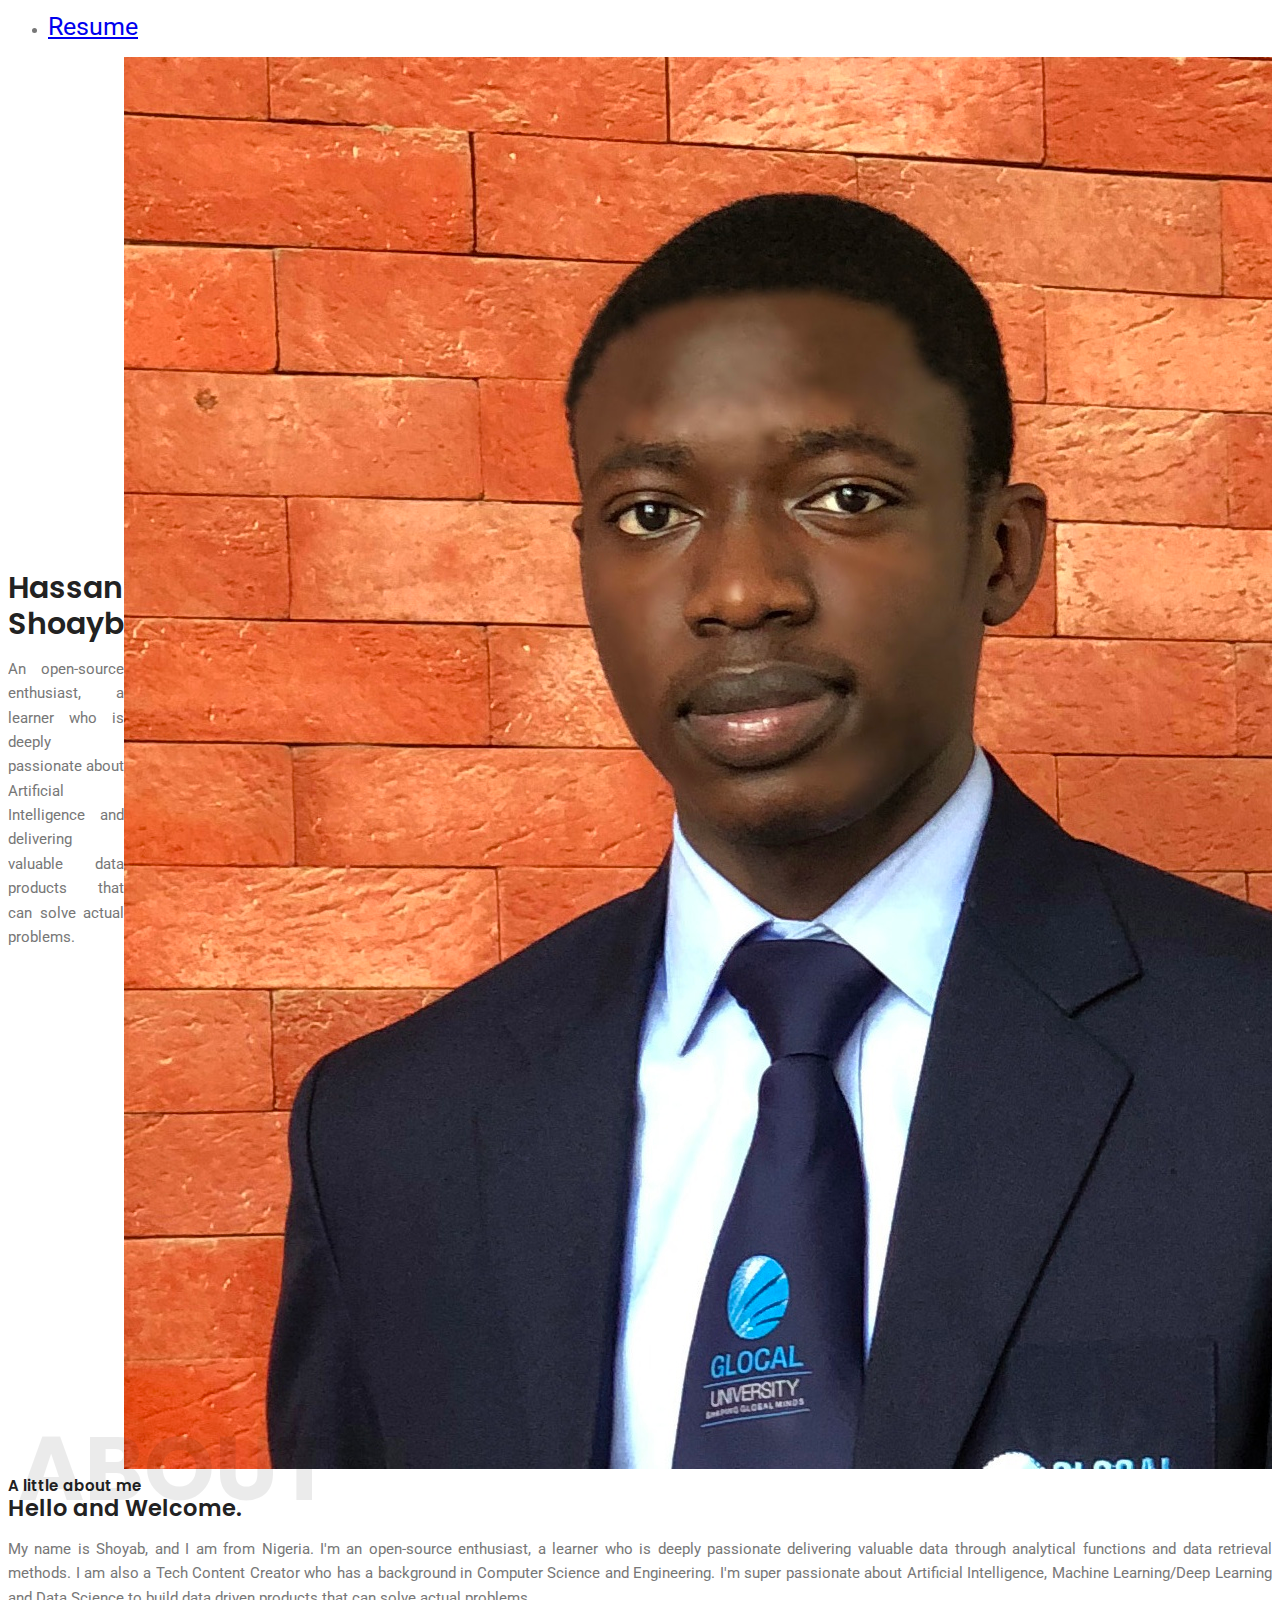
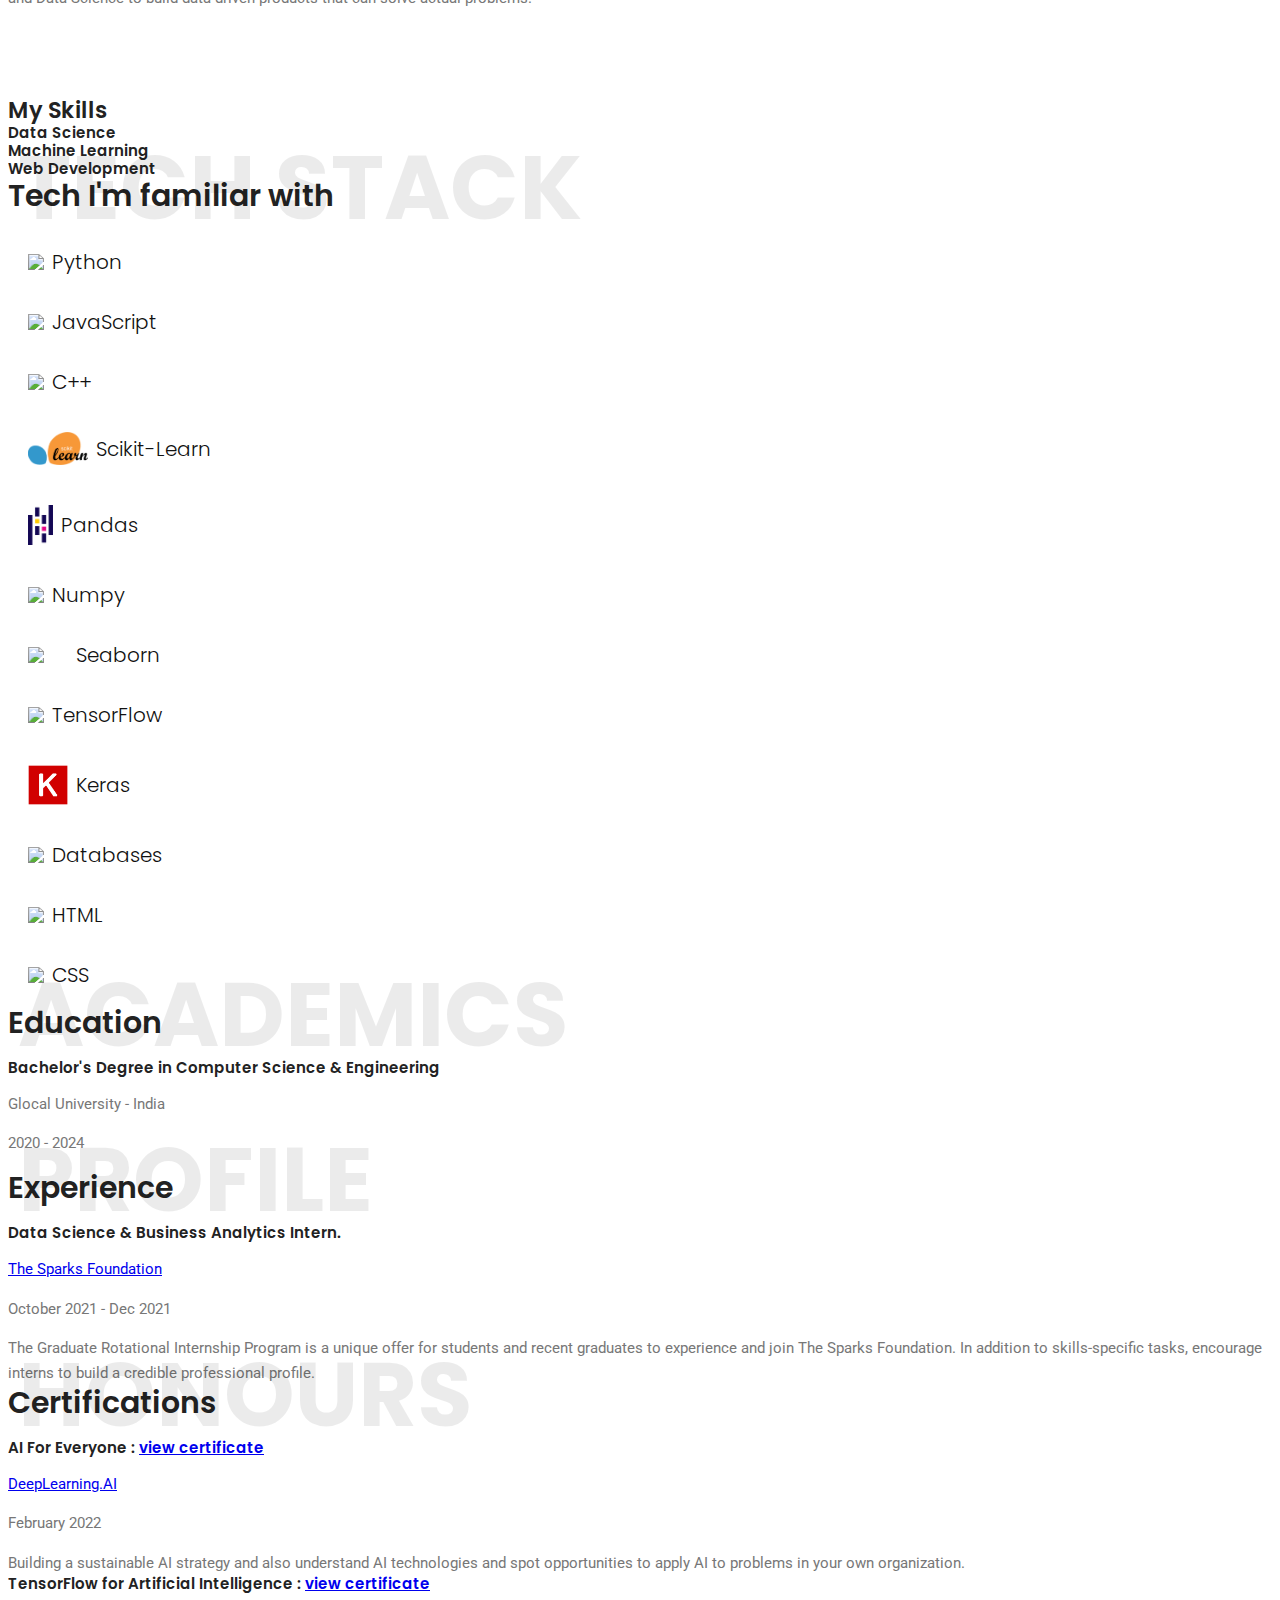
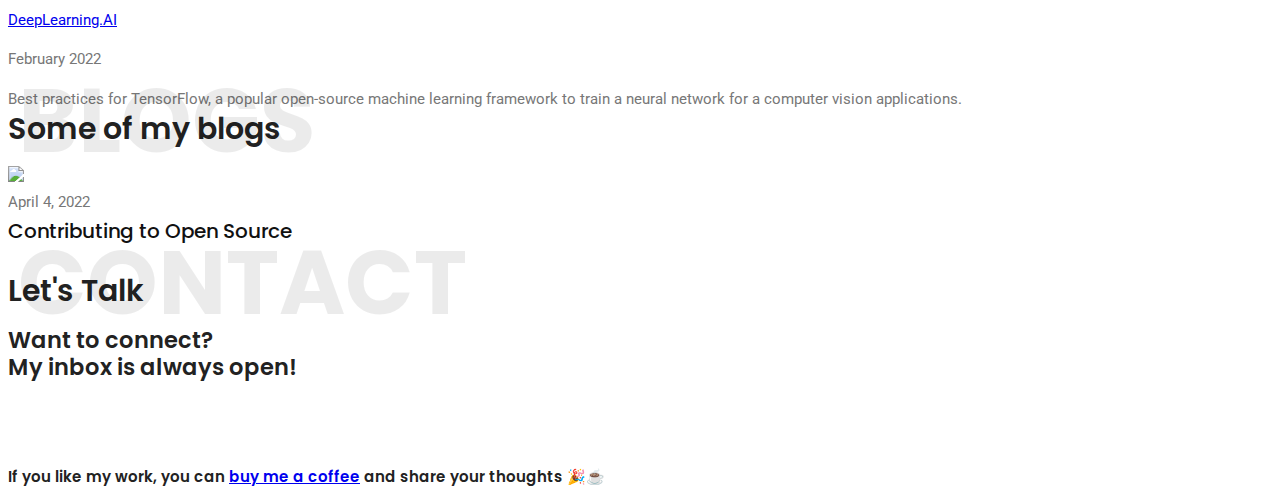
==== index.html @ cd56cb68 "Update index.html" ====
<!DOCTYPE html>
<html lang="en">

<head>
    <meta charset="UTF-8">
    <meta name="viewport" content="width=device-width, initial-scale=1.0">
    <link rel="icon" type="image/x-icon" href="favicon.ico">
    <title>Hassan Shoayb</title>

    <link rel="stylesheet" href="./styles/styles.css">
    <link rel="stylesheet" href="https://cdnjs.cloudflare.com/ajax/libs/animate.css/4.0.0/animate.min.css" />
    <link rel="stylesheet" href="https://stackpath.bootstrapcdn.com/bootstrap/4.5.0/css/bootstrap.min.css"
        integrity="sha384-9aIt2nRpC12Uk9gS9baDl411NQApFmC26EwAOH8WgZl5MYYxFfc+NcPb1dKGj7Sk" crossorigin="anonymous">

</head>

<body>
    <nav class="navbar navbar-expand-sm navbar-light mb-1">
        <ul class="navbar-nav">
            <li class="nav-item">
                <!-- SECTION FOR ADDING LINK TO RESUME -->
                <a class="nav-link" href="https://drive.google.com/file/d/10N_EGWf0WT7SSYh382OiX19HH0AI4zIQ/view?usp=sharing">Resume</a>
            </li>
        </ul>
    </nav>

    <div class="container">
        <section class="landing">
            <div class="row vertical-center">
                <div class="col-lg-8 text-left pb-5">
                    <h1 class="display-3">Hassan Shoayb</h1>
                    <p class="lead pl-2">
                        An open-source enthusiast, a learner who is deeply passionate about Artificial Intelligence and 
                        delivering valuable data products that can solve actual problems.
                    </p>
                </div>
                <div class="col-lg-4 text-center my-auto pb-5 rounded-circle"><img class="img-fluid rounded-circle"
                        src="./images/Hassan Shoayb.jpg"></div>
            </div>
        </section>

        <section class="mt-4 mb-4">
            <h4 class="display-4">A little about me</h4>
            <div class="row">
                <div class="col-lg-6 wrap text-left">
                    <div class="about-desc">
                        <h1 class="bold-text">About</h1>
                        <div class="pt-5">
                            <h2 class="mb-5">Hello and Welcome.</h2>
                            <p>My name is Shoyab, and I am from Nigeria. I'm an open-source enthusiast, a learner who is deeply 
                                passionate delivering valuable data through analytical functions and data retrieval methods. I am also 
                                a Tech Content Creator who has a background in Computer Science and Engineering. I'm super
                                passionate about Artificial Intelligence, Machine Learning/Deep Learning and Data Science
                                to build data driven products that can solve actual problems.
                            </p>

                            <ul class="social-links list-unstyled mt-4">
                                <li><a href="mailto:engrshoayb@gmail.com">
                                        <ion-icon name="mail-outline"></ion-icon>
                                    </a></li>
                                <li><a href="https://github.com/Hassan-Shoayb">
                                        <ion-icon name="logo-github"></ion-icon>
                                    </a></li>
                                <li><a href="https://www.linkedin.com/in/Hassan-Shoayb/">
                                        <ion-icon name="logo-linkedin"></ion-icon>
                                    </a></li>
                                </a></li>
                                <li><a href="https://twitter.com/engr_shoayb">
                                        <ion-icon name="logo-twitter"></ion-icon>
                                    </a></li>
                                <li><a href="https://www.instagram.com/engr_shoayb/">
                                    <ion-icon name="logo-instagram"></ion-icon>
                                    </a></li>
                                <li><a href="https://dev.to/shoayb">
                                    <ion-icon name="logo-medium"></ion-icon>
                                    </a></li>
                                <li><a href="https://www.youtube.com/c/softlinks">
                                    <ion-icon name="logo-youtube"></ion-icon>
                                    </a></li>
                            </ul>
                        </div>
                    </div>
                </div>
                <div class="col-lg-6 wrap align-content-center">
                    <div class="row mt-5 flex-column">
                        <div class="col-md-8">
                            <h2 class="mb-4">My Skills</h2>
                        </div>
                        <div class="col-md-6 mt-3">
                            <div class="progress-wrap">
                                <h4>Data Science</h4>
                                <div class="progress progress-style">
                                    <div class="progress-bar color-1" role="progressbar" aria-valuenow="75"
                                        aria-valuemin="0" aria-valuemax="100" style="width:85%">
                                    </div>
                                </div>
                            </div>
                        </div>
                        <div class="col-md-6 mt-3">
                            <div class="progress-wrap">
                                <h4>Machine Learning</h4>
                                <div class="progress progress-style">
                                    <div class="progress-bar color-1" role="progressbar" aria-valuenow="60"
                                        aria-valuemin="0" aria-valuemax="100" style="width:80%">
                                    </div>
                                </div>
                            </div>
                        </div>
                        <div class="col-md-6 mt-3">
                            <div class="progress-wrap">
                                <h4>Web Development</h4>
                                <div class="progress progress-style">
                                    <div class="progress-bar color-1" role="progressbar" aria-valuenow="85"
                                        aria-valuemin="0" aria-valuemax="100" style="width:75%">
                                    </div>
                                </div>
                            </div>
                        </div>
                    </div>
                </div>
            </div>
        </section>
        <section class="interests pt-5 pb-5">

            <h1 class="display-4">Tech I'm familiar with</h1>
                <h1 class="bold-text bg-text">Tech Stack</h1>

                <div class="row pt-5">
                    <div class="col-lg-3 col-md-4 mt-4 mt-md-0">
                        <div class="icon-box">
                            <img src="https://img.icons8.com/color/48/000000/python--v1.png"/>
                            <h3>Python</h3>
                        </div>
                    </div>
                    <div class="col-lg-3 col-md-4 mt-4 mt-md-0">
                        <div class="icon-box">
                            <img src="https://img.icons8.com/color/48/000000/javascript--v1.png"/>
                            <h3>JavaScript</h3>
                        </div>
                    </div>
                    <div class="col-lg-3 col-md-4 mt-4 mt-md-0">
                        <div class="icon-box">
                            <img src="https://img.icons8.com/color/48/000000/c-plus-plus-logo.png"/>
                            <h3>C++</h3>
                        </div>
                    </div>
                    <div class="col-lg-3 col-md-4 mt-4 mt-md-0">
                        <div class="icon-box">
                            <img class="scikit-learn" src="./images/scikit-learn.png"/>
                            <h3>Scikit-Learn</h3>
                        </div>
                    </div>
                    <div class="col-lg-3 col-md-4 mt-4 mt-md-0">
                        <div class="icon-box">
                            <img class="pandas" src="./images/pandas.png"/>
                            <h3>Pandas</h3>
                        </div>
                    </div>
                    <div class="col-lg-3 col-md-4 mt-4 mt-md-0">
                        <div class="icon-box">
                            <img src="https://img.icons8.com/color/48/000000/numpy.png"/>
                            <h3>Numpy</h3>
                        </div>
                    </div>
                    <div class="col-lg-3 col-md-4 mt-4 mt-md-0">
                        <div class="icon-box">
                            <img class="keras" src="https://seaborn.pydata.org/_images/logo-mark-lightbg.svg"/>
                            <h3>Seaborn</h3>
                        </div>
                    </div>
                    <div class="col-lg-3 col-md-4 mt-4 mt-md-0">
                        <div class="icon-box">
                            <img src="https://img.icons8.com/color/48/000000/tensorflow.png"/>
                            <h3>TensorFlow</h3>
                        </div>
                    </div>
                    <div class="col-lg-3 col-md-4 mt-4 mt-md-0">
                        <div class="icon-box">
                            <img class="keras" src="./images/keras.png"/>
                            <h3>Keras</h3>
                        </div>
                    </div>
                    <div class="col-lg-3 col-md-4 mt-4 mt-md-0">
                        <div class="icon-box">
                            <img src="https://img.icons8.com/external-flaticons-flat-flat-icons/64/000000/external-database-100-most-used-icons-flaticons-flat-flat-icons-2.png"/>
                            <h3>Databases</h3>
                        </div>
                    </div>
                    <div class="col-lg-3 col-md-4 mt-4 mt-md-0">
                        <div class="icon-box">
                            <img src="https://img.icons8.com/color/48/000000/html-5--v1.png"/>
                            <h3>HTML</h3>
                        </div>
                    </div>
                    <div class="col-lg-3 col-md-4 mt-4 mt-md-0">
                        <div class="icon-box">
                            <img src="https://img.icons8.com/color/48/000000/css3.png"/>
                            <h3>CSS</h3>
                        </div>
                    </div>

        </section>
        <section>
            <h1 class="display-4 mt-5">Education</h4>
                <h1 class="bold-text bg-text">Academics</h1>
                <div class="py-4">
                    <div class="desc">
                        <h4>Bachelor's Degree in Computer Science & Engineering</h4>
                        <p>Glocal University - India</p>
                    </div>
                    <div>
                        <p>2020 - 2024</p>
                    </div>
                </div>
            
            
      <!--  SECTION FOR EXPERIENCES -->

            <h1 class="display-4 mt-5">Experience</h1>
                <h1 class="bold-text bg-text">Profile</h1>
                <div class="row d-flex">
                    <div class="col-md-10">
                        <div class="mt-3">

<!--                             <div class="py-4">
                                <div class="desc">
                                    <h4>Developer Advocate</h4>
                                    <p><a href="https://www.jetbrains.com/">jetbrains</a></p>
                                </div>
                                <div>
                                    <p>May 2021 - Present</p>
                                </div>
                                <div>
                                    <li>Define, create, manage the development of content & technical documents, & help developers get started.</li>
                                    <li>Identify, create and post developer topics, blogs, tips, tweets, etc. to drive engagement.</li>
                                </div>
                            </div> -->

<!--                             <div class="py-4">
                                <div class="desc">
                                    <h4>Google Summer of Code Developer</h4>
                                    <p><a href="https://gist.github.com/Hassan-Shoayb">softlinks</a></p>
                                </div>
                                <div>
                                    <p>April 2022 - July 2023</p>
                                </div>
                                <div>
                                    <li>Worked on fabric8io Java client for handling K8s & OpenShift clusters, added support for K8s resources via fluent dsl.</li>
                                    <li>Provided test coverage, configuration examples, & performed dependency migration for test suits in JUnit5.</li>
                                </div>
                            </div> -->
                            
                            <div class="py-4">
                                <div class="desc">
                                    <h4>Data Science & Business Analytics Intern.</h4>
                                    <p><a href="https://www.thesparksfoundationsingapore.org/">The Sparks Foundation</a></p>
                                </div>
                                <div>
                                    <p>October 2021 - Dec 2021</p>
                                </div>
                                <div>
                                    <li>The Graduate Rotational Internship Program is a unique offer for students and recent graduates to experience and join The Sparks Foundation. 
                            In addition to skills-specific tasks, encourage interns to build a credible professional profile.</li>
                                </div>
                            </div>
                            
                            
                        </div>
                    </div>
                </div>
        </section>

        <section>
<!--             <h1 class="display-4 mt-5">Volunteering</h1>
                <h1 class="bold-text bg-text">Community</h1> -->
                
                <div class="row d-flex">
                    <div class="col-md-10">
                        <div class="mt-3">

<!--           VOLUNTEERING EXPERIENCE             -->

<!--                             <div class="py-4">
                                <div class="desc">
                                    <h4>Lead - Google Developer Student Club</h4>
                                    <p><a href="https://developers.google.com/community/gdsc">Google</a></p>
                                </div>
                                <div>
                                    <p>May 2022 - Present</p>
                                </div>
                                <div>
                                    <li>Developer Leads are student leaders that strive to build diverse and inclusive spaces to learn skills, share their experiences, and build projects together.</li>
                                    <li>They can be found across the globe leading in-person and online conferences, meetups, and hackathons, and maintaining open source projects.</li>
                                </div>
                            </div> -->
                             
                        </div>
                    </div>
                </div>
        </section>

        <section>
            <h1 class="display-4 mt-5">Certifications</h1>
                <h1 class="bold-text bg-text">Honours</h1>
                <div class="row d-flex">
                    <div class="col-md-10">
                        <div class="mt-3">

                            <div class="py-4">
                                <div class="desc">
                                    <h4>AI For Everyone : <a href="https://www.coursera.org/account/accomplishments/verify/THNHQELZXLR3">view certificate</a></h4>
                                    <p><a href="https://www.deeplearning.ai/program/ai-for-everyone/">DeepLearning.AI</a></p>
                                </div>
                                <div>
                                    <p>February 2022</p>
                                </div>
                                <div>
                                    <li>Building a sustainable AI strategy 
                                        and also understand AI technologies and spot opportunities to apply AI to problems in your own organization. 
                                    </li>
                                </div>
                            </div>

                            <div class="py-4">
                                <div class="desc">
                                    <h4>TensorFlow for Artificial Intelligence : <a href="#">view certificate</a></h4>
                                    <p><a href="https://www.coursera.org/professional-certificates/tensorflow-in-practice">DeepLearning.AI</a></p>
                                </div>
                                <div>
                                    <p>February 2022</p>
                                </div>
                                <div>
                                    <li>Best practices for TensorFlow, a popular open-source machine learning framework to train a neural network for a computer vision applications. 
                                    </li>
                                </div>
                            </div>
                        </div>
                    </div>
                </div>
        </section>

        <section>
            <h1 class="display-4 mt-5">Some of my blogs</h4>
                <h1 class="bold-text bg-text">Blogs</h1>
                <div class="row mt-5 mb-5">
                    

                    <!-- CODE FOR ADDING BLOGS BELOW HERE -->
                   
                    <div class="col-md-4">
                        <div class="blog-entry">
                            <a href="https://dev.to/shoayb/contributing-to-open-source-projects-2lc8">
                                <img class="open Source" src="./images/open-source.png">
                            </a>
                            <div class="text p-4">
                                <div class="meta mb-3">
                                    <div>April 4, 2022</div>
                                </div>
                                <h3 class="heading"><a class="link" href="https://dev.to/shoayb/contributing-to-open-source-projects-2lc8">Contributing to Open Source</a></h3>
                            </div>
                        </div>
                    </div>
                
                </div>
        </section>
        <section>
            <h1 class="display-4 mt-5">Let's Talk</h1>
            <h1 class="bold-text bg-text">Contact</h1>
                    <div class="text-left">
                            <div class="pt-5">
                                <h2 class="mb-5">Want to connect? 
                                <br/>
                                My inbox is always open!</h2>
                                <ul class="social-links list-unstyled mt-4">
                                    <li><a href="mailto:engrshoayb@gmail.com">
                                        <ion-icon name="mail-outline"></ion-icon>
                                    </a></li>
                                    <li><a href="https://github.com/Hassan-Shoayb">
                                            <ion-icon name="logo-github"></ion-icon>
                                        </a></li>
                                    <li><a href="https://www.linkedin.com/in/Hassan-Shoayb">
                                            <ion-icon name="logo-linkedin"></ion-icon>
                                        </a></li>
                                    <li><a href="https://twitter.com/engr_shoayb">
                                            <ion-icon name="logo-twitter"></ion-icon>
                                        </a></li>
                                    <li><a href="https://www.instagram.com/engr_shoayb">
                                        <ion-icon name="logo-instagram"></ion-icon>
                                        </a></li>
                                    <li><a href="https://dev.to/shoayb">
                                        <ion-icon name="logo-medium"></ion-icon>
                                        </a></li>
                                    <li><a href="https://www.youtube.com/c/softlinks>
                                        <ion-icon name="logo-youtube"></ion-icon>
                                        </a></li>
                                </ul>
                            </div>
                    </div>
                <div class="mt-5 mb-5 text-center">
                    <h4>If you like my work, you can <a href="https://www.buymeacoffee.com/shoayb">buy me a coffee</a> and share your thoughts 🎉☕  </h1>
                </div>
        </section>
    </div>

    <!-- Scripts -->
    <script src="https://stackpath.bootstrapcdn.com/bootstrap/4.5.0/js/bootstrap.min.js"
        integrity="sha384-OgVRvuATP1z7JjHLkuOU7Xw704+h835Lr+6QL9UvYjZE3Ipu6Tp75j7Bh/kR0JKI" crossorigin="anonymous">
    </script>
    <script src="https://unpkg.com/ionicons@5.1.2/dist/ionicons.js"></script>
 
</body>
---- styles/styles.css ----
@import url("https://fonts.googleapis.com/css?family=Poppins:100,200,300,400,500,600,700|Roboto:300,400,500,700,900&amp;display=swap");

h1,
h2,
h3,
h4,
h5,
h6 {
  font-family: "Poppins", sans-serif;
  color: #222222;
  line-height: 1.2em;
  margin-bottom: 0;
  margin-top: 0;
  font-weight: 600;
}
@media (max-width: 565px) {
  .section-heading {
    font-size: 40px !important;
  }
}
html {
  scroll-behavior: smooth;
}

body {
  color: #777777;
  font-family: "Roboto", sans-serif;
  font-size: 15px;
  font-weight: 400;
  line-height: 1.625em;
  position: relative;
}

.nav-link{
  font-size: 25px;
}

p {
  text-align: justify;
  text-justify: inter-word;
}

.container {
  overflow: auto;
}

.vertical-center {
  min-height: 100%; /* Fallback for browsers do NOT support vh unit */
  min-height: 100vh; /* These two lines are counted as one :-)       */

  display: flex;
  align-items: center;
}

.link{
  text-decoration: none;
  color: #007bff;
  transition: all 0.3s;
}
.link:hover{
  text-decoration: none;
  color: #111;
  transition: all 0.3s;
}
.social-links li {
  list-style: none;
  display: inline-block;
}
.social-links li a {
  height: 50px;
  width: 50px;
  display: block;
  float: left;
  background: rgba(255, 255, 255, 0.05);
  border-radius: 50%;
  position: relative;
}
.social-links li a ion-icon {
  position: absolute;
  font-size: 26px;
  top: 50%;
  left: 50%;
  -webkit-transform: translate(-50%, -50%);
  -ms-transform: translate(-50%, -50%);
  transform: translate(-50%, -50%);
  transition: all 0.3s;
}
.social-links li a:hover {
  color: #111;
  transition: all 0.3s;
}

.pandas{
    width: 25px;
}

.tech-icon{
  height:20px;
}

.wrap {
  padding: 0;
}
@media (max-width: 767.98px) {
  .wrap {
    margin-top: 40px;
  }
}
@media (min-width: 768px) {
  .wrap .about-desc {
    position: relative;
  }
}
.wrap .about-desc .bold-text {
  position: absolute;
  top: -80px;
  left: 10px;
  right: 0;
  bottom: 0;
  font-weight: 700 !important;
  color: rgba(0, 0, 0, 0.08);
  text-transform: uppercase;
}
@media (min-width: 992px) {
  .wrap .about-desc .bold-text {
    font-size: 6em;
  }
}
@media (max-width: 991px) {
  .wrap .about-desc .bold-text {
    display: none;
  }
}

.progress-style {
  width: 400px;
}
@media (max-width: 412px) {
  .progress-style {
    width: 300px;
  }
}
.interests .icon-box {
  display: flex;
  align-items: center;
  padding: 20px;
  background: rgba(255, 255, 255, 0.08);
  transition: ease-in-out 0.3s;
}

.interests .icon-box i {
  font-size: 32px;
  padding-right: 10px;
  line-height: 1;
}

.keras{
    width: 40px;
}

.scikit-learn{
    width: 60px;
}

.interests .icon-box h3 {
  font-weight: 300;
  margin: 0;
  padding: 0;
  padding-left: 0.5rem;
  line-height: 1;
  font-size: 20px;
  color: #111;
}

.interests .icon-box:hover {
  background: rgba(122, 122, 122, 0.12);
}

.bg-text {
  position: absolute;
  margin-bottom: -1em;
  top: -80px;
  left: 10px;
  right: 0;
  bottom: 0;
  font-weight: 700 !important;
  color: rgba(0, 0, 0, 0.08);
  text-transform: uppercase;
}
@media (min-width: 992px) {
  .bg-text {
    font-size: 6em;
  }
}
@media (max-width: 991.98px) {
  .bg-text {
    display: none;
  }
}
@media (max-width: 767.98px) {
  .bg-text {
    display: none;
  }
}
@media (min-width: 768px) {
  .bg-text {
    position: relative;
  }
}
.profile-text {
  font-weight: 300;
}
@media (max-width: 768px) {
  .profile-text {
    font-size: 20px !important;
  }
}

@media (min-width: 768px) {
  .blog-entry {
    margin-bottom: 30px; } }

@media (max-width: 767.98px) {
  .blog-entry {
    margin-bottom: 30px; } }

.blog-entry .text {
  position: relative;
  border-top: 0;
  border-radius: 2px; }
  .blog-entry .text .heading {
    font-size: 20px;
    margin-bottom: 16px;
    font-weight: 500; }
    .blog-entry .text .heading a {
      color: #111; }
      .blog-entry .text .heading a:hover, .blog-entry .text .heading a:focus, .blog-entry .text .heading a:active {
        color: #2f89fc; }

.blog-entry .meta > div {
  display: inline-block;
  margin-right: 5px;
  margin-bottom: 5px;
  font-size: 15px; }
  .blog-entry .meta > div a {
    font-size: 15px;
    color: #8c8c8c; }
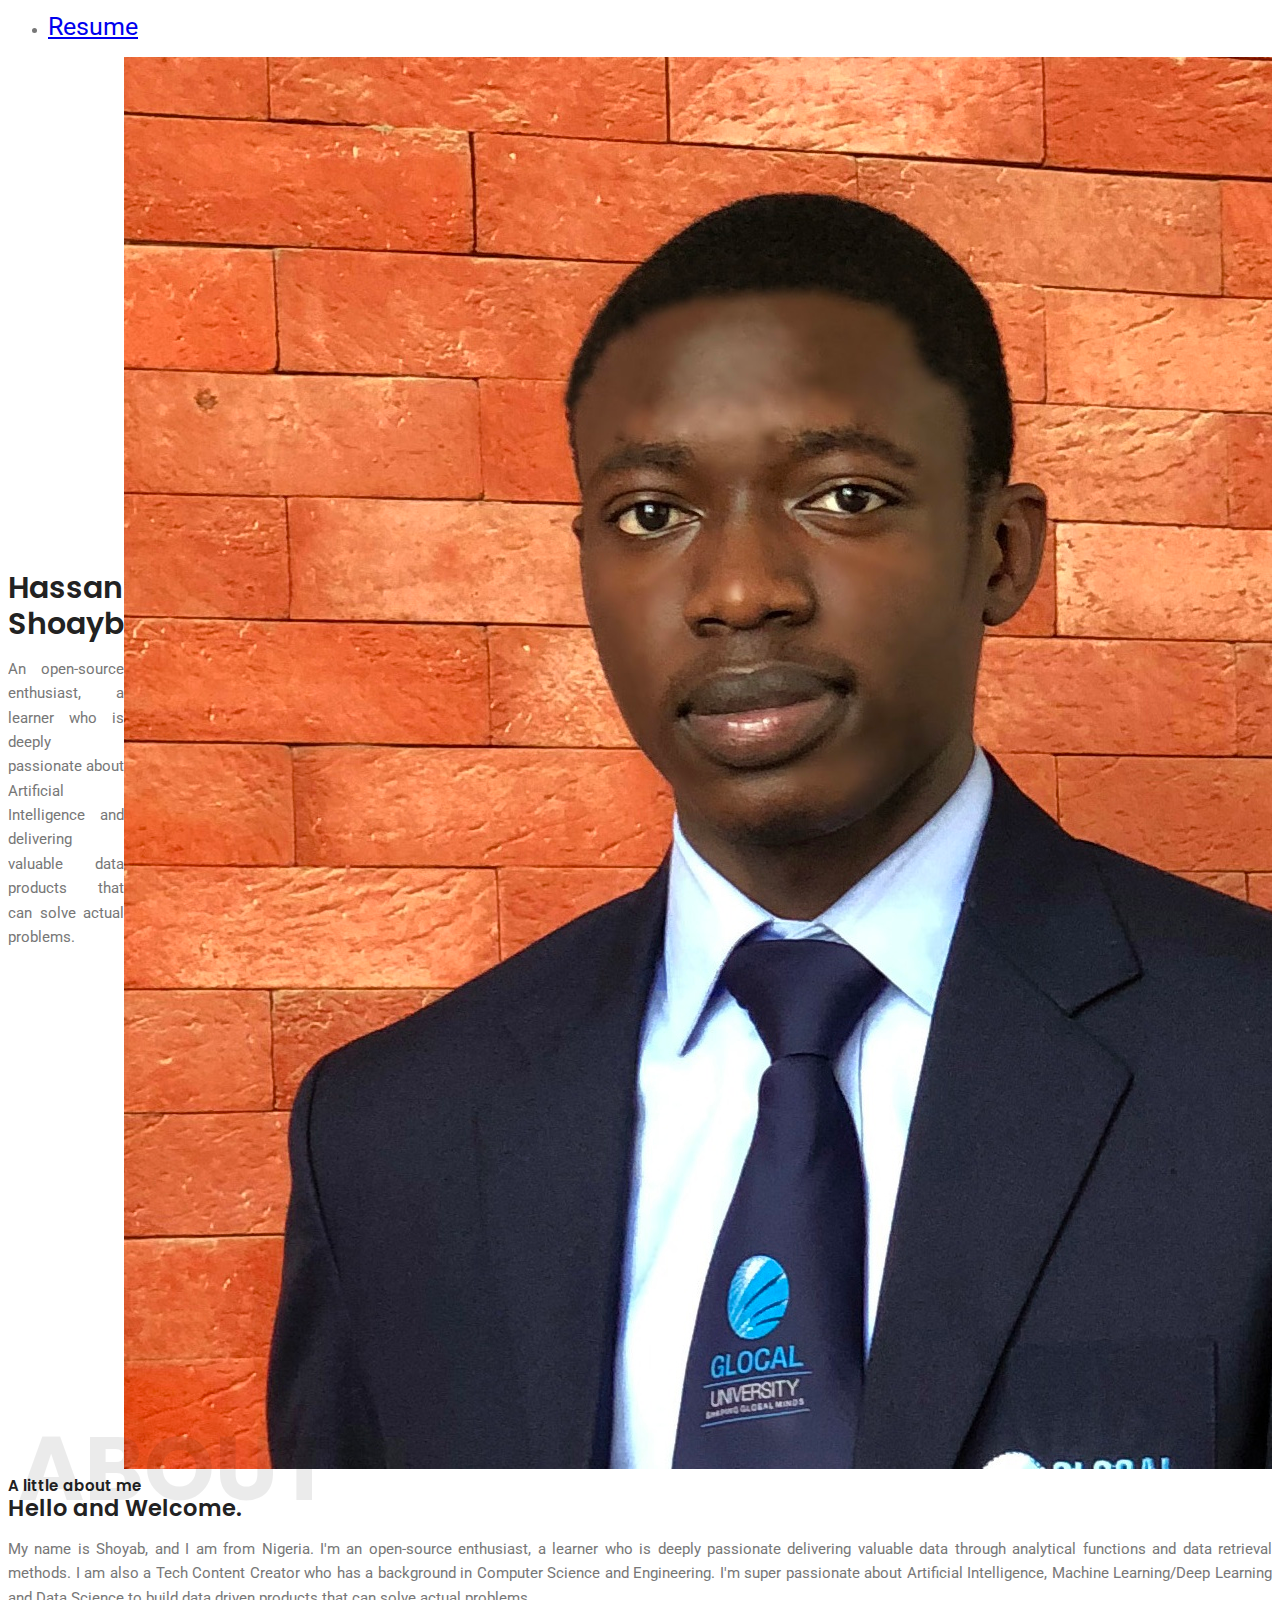
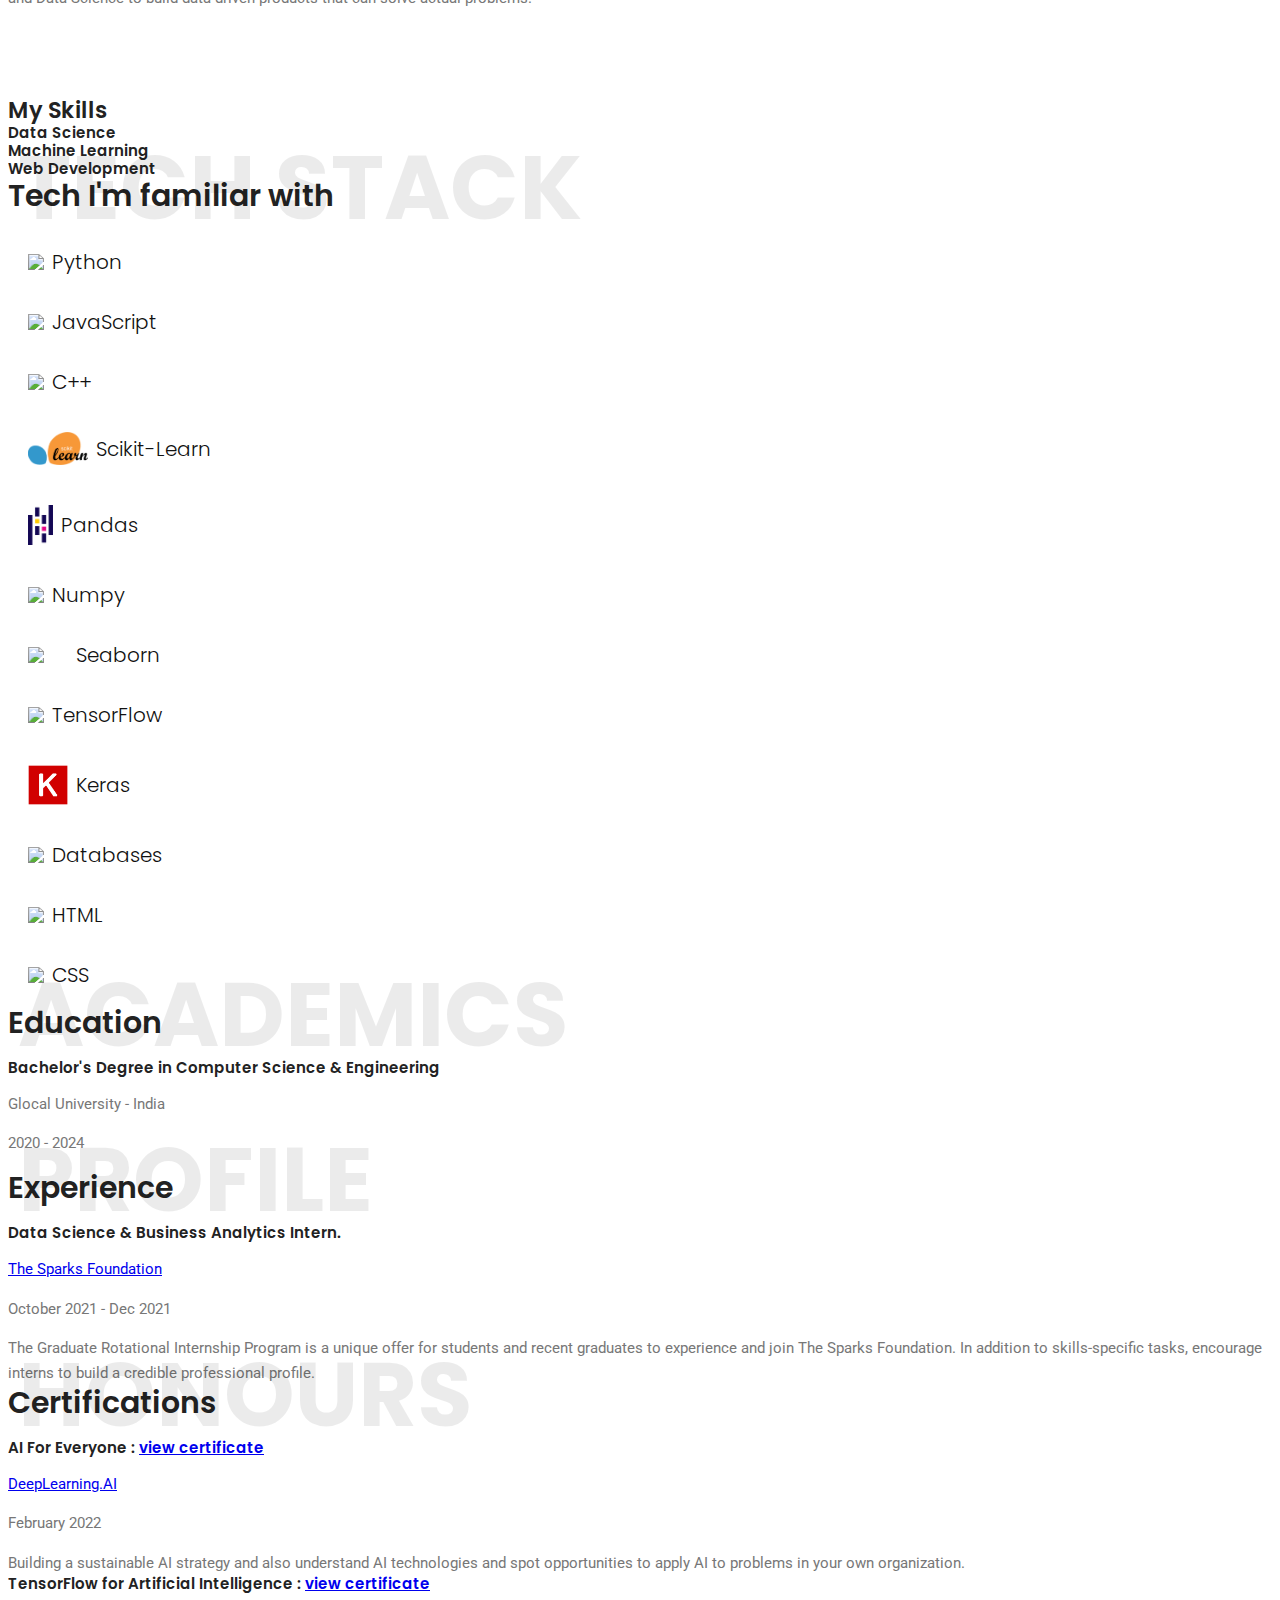
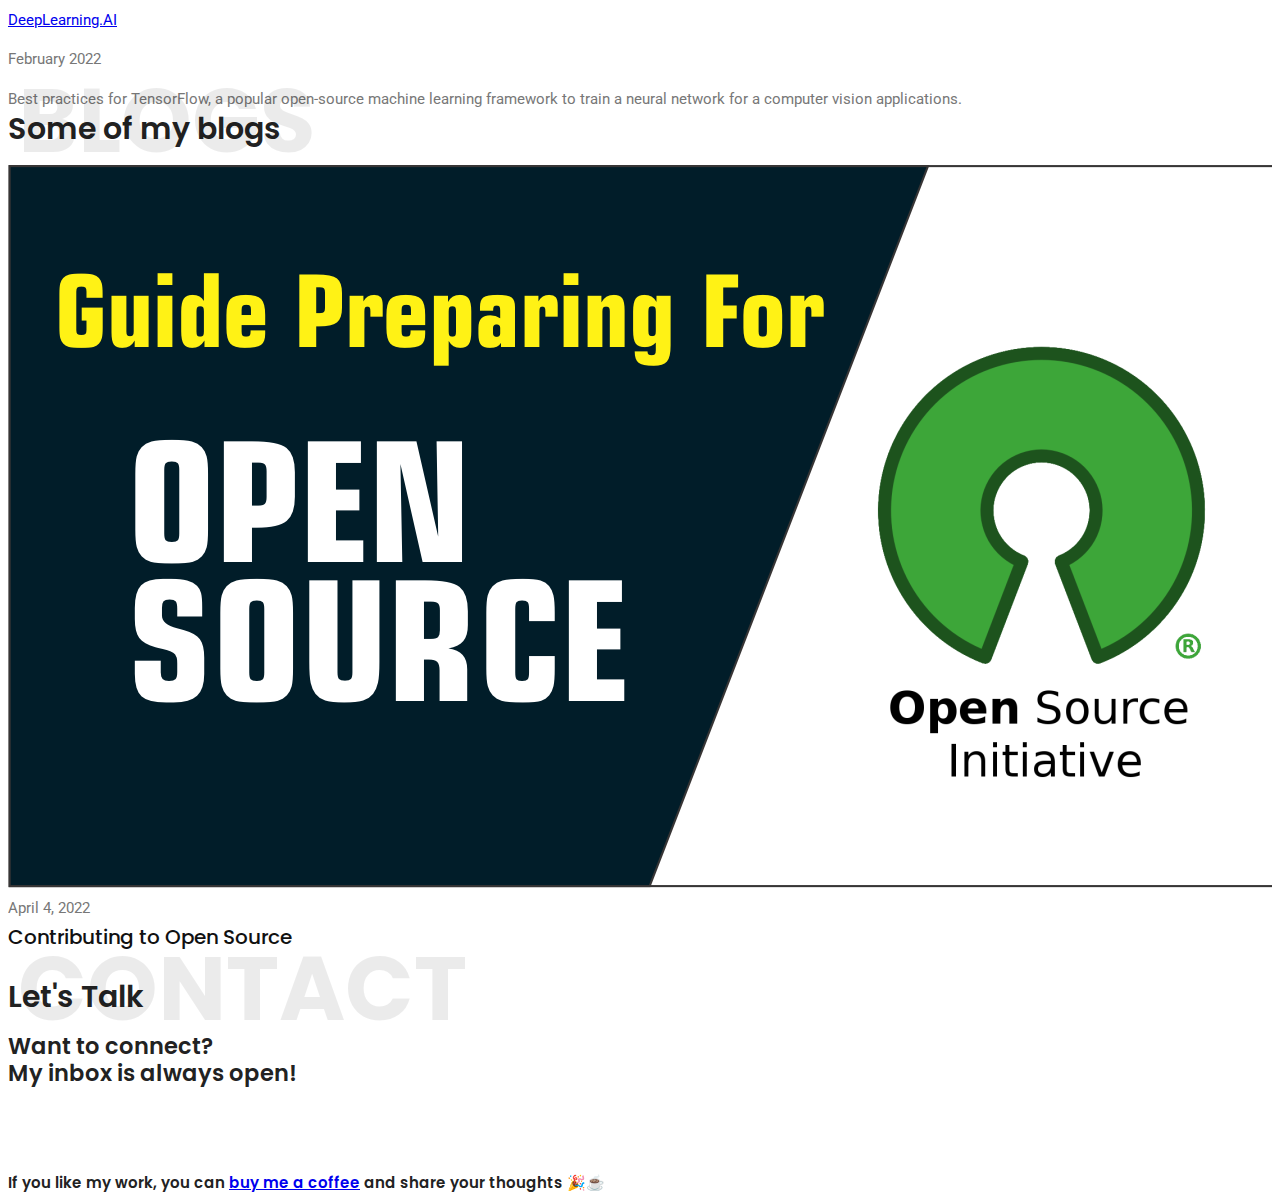
==== commit d9eb5ef1: "Update index.html" ====
--- a/index.html
+++ b/index.html
@@ -351,7 +351,7 @@
                     <div class="col-md-4">
                         <div class="blog-entry">
                             <a href="https://dev.to/shoayb/contributing-to-open-source-projects-2lc8">
-                                <img class="open Source" src="./images/open-source.png">
+                                <img class="open Source" src="./images/open-source .png">
                             </a>
                             <div class="text p-4">
                                 <div class="meta mb-3">
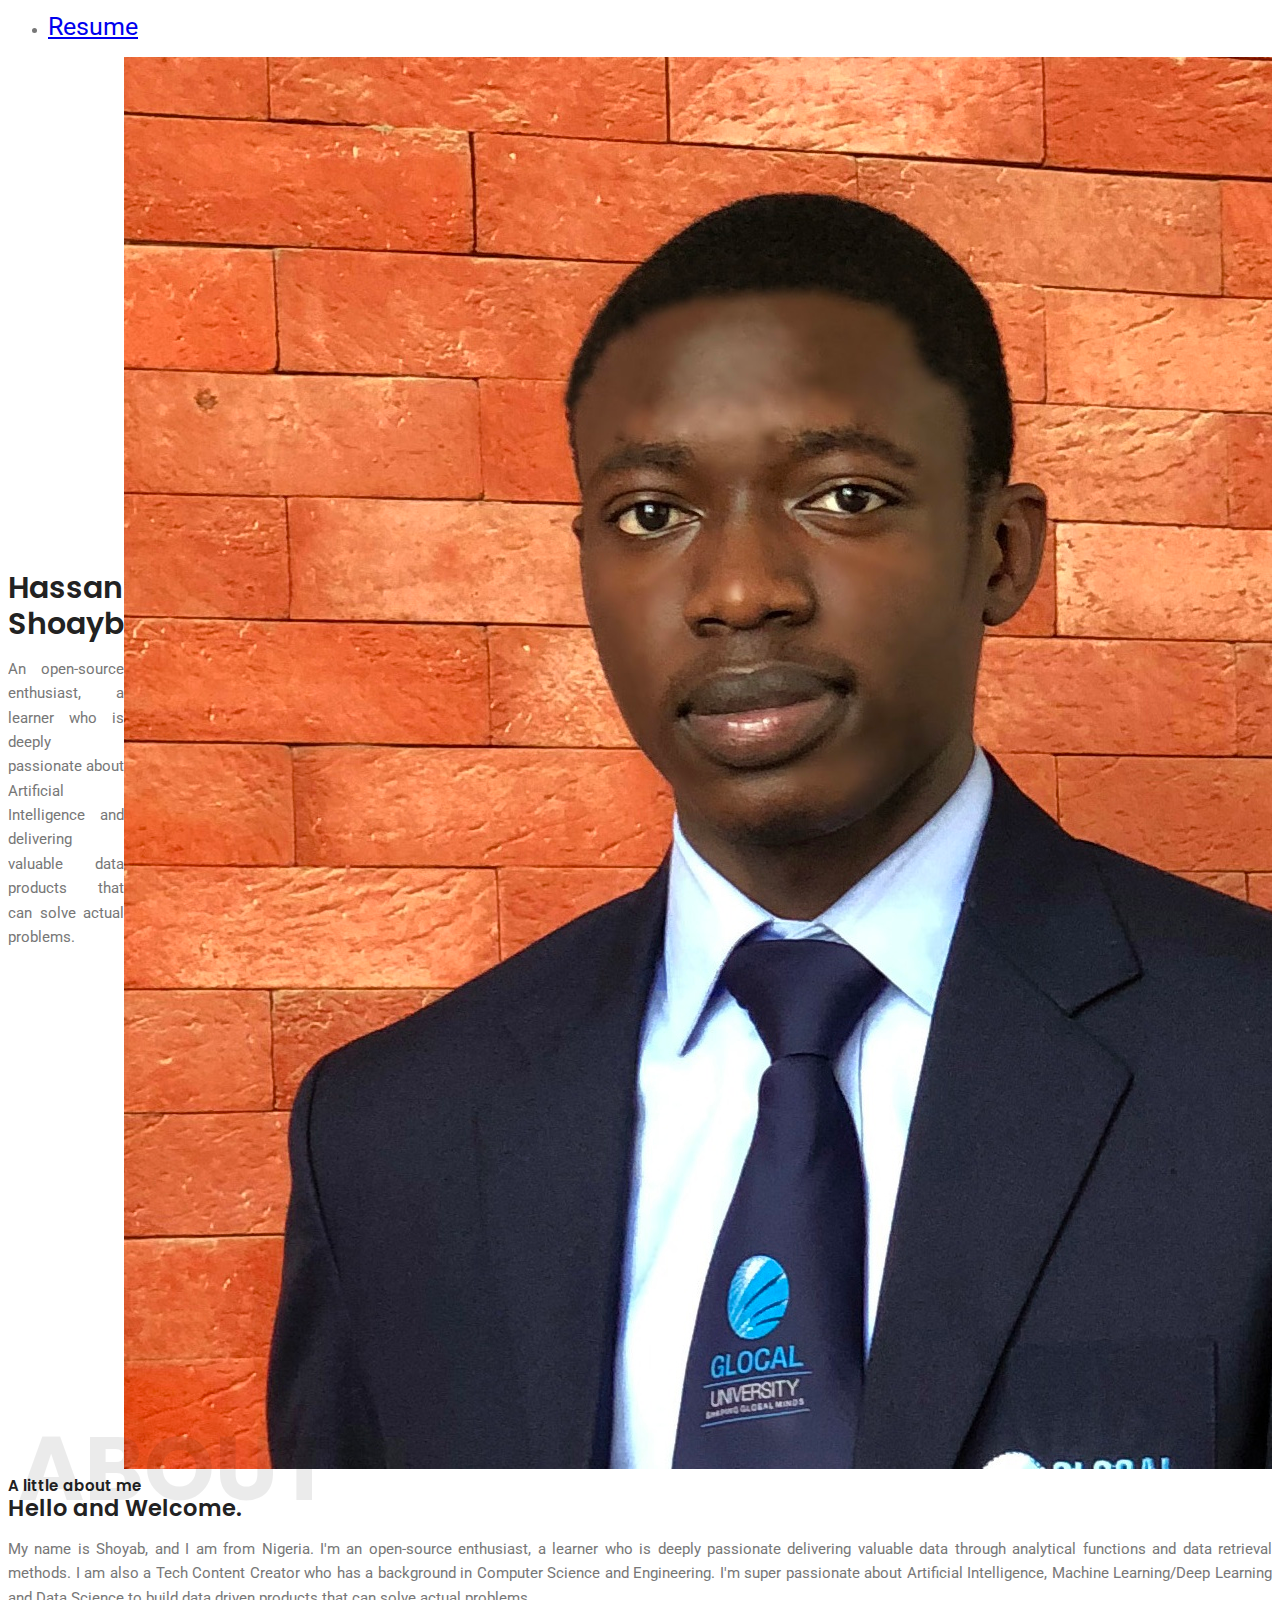
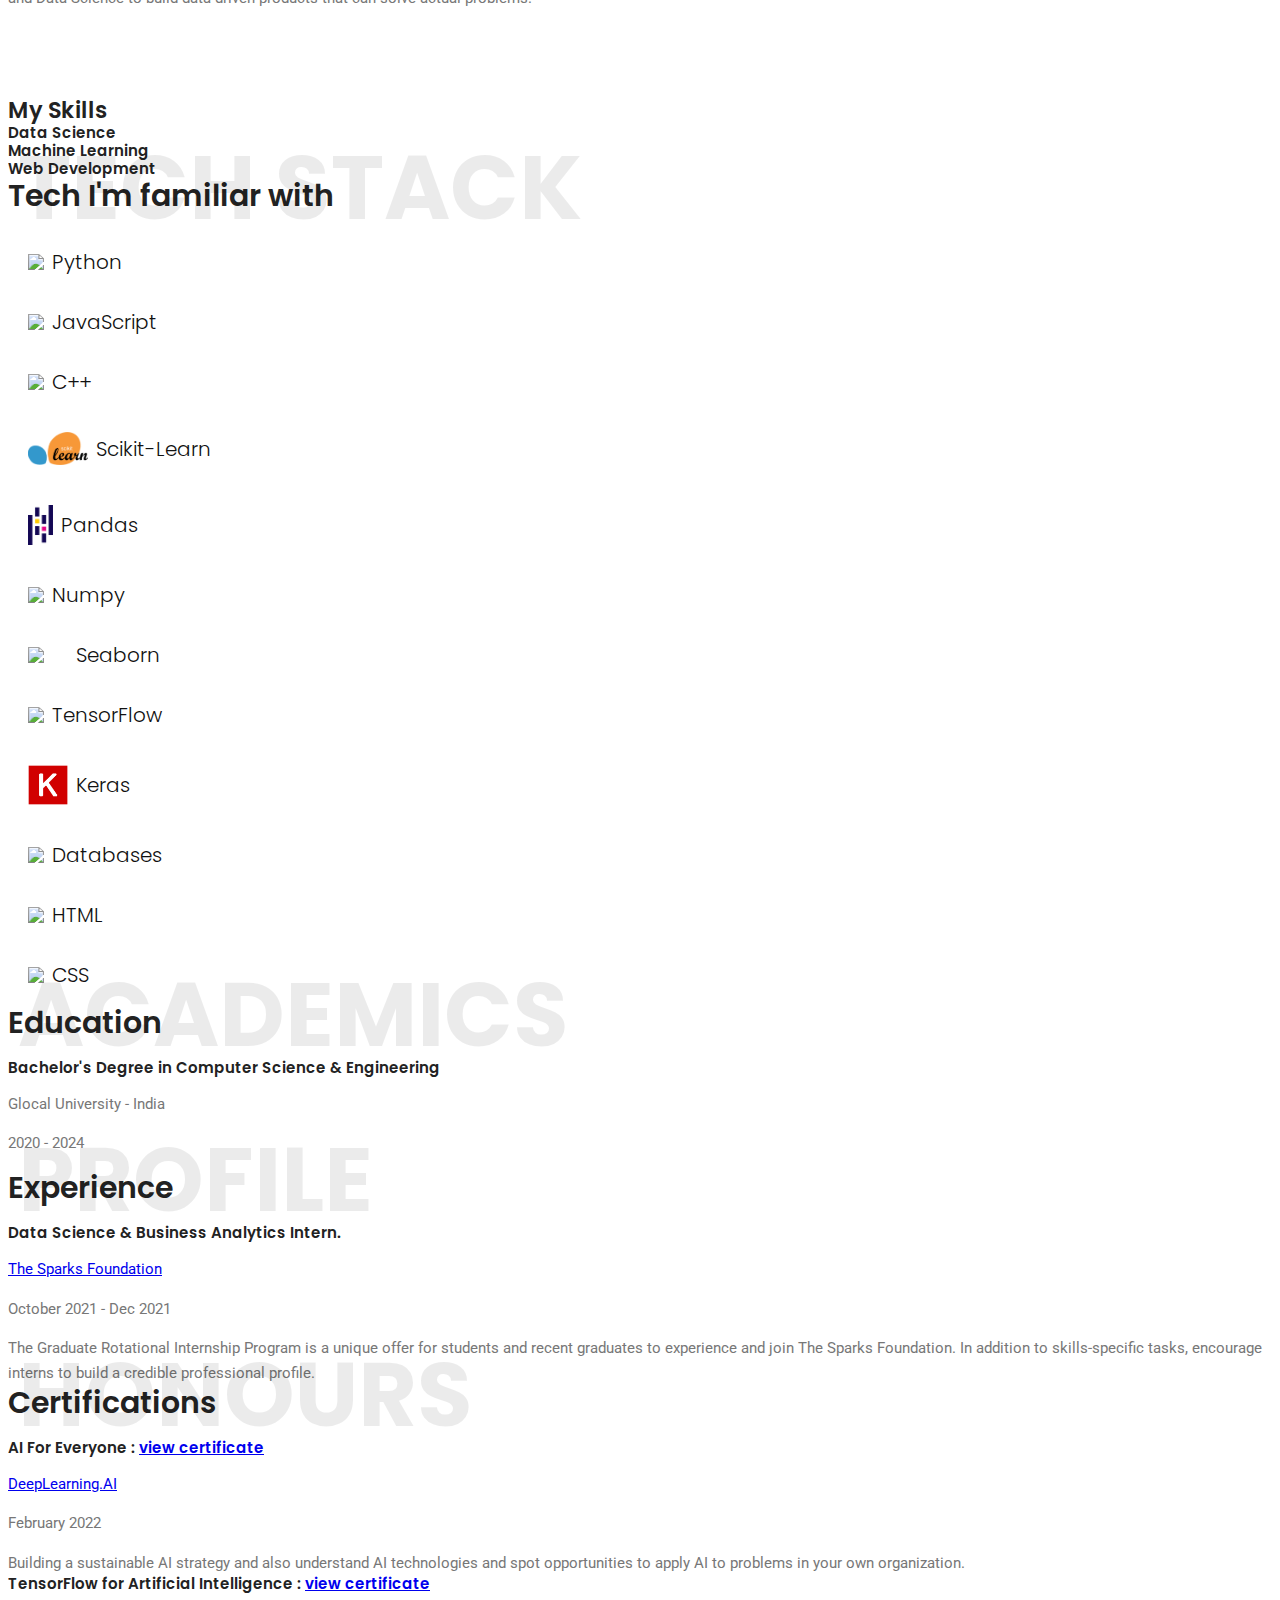
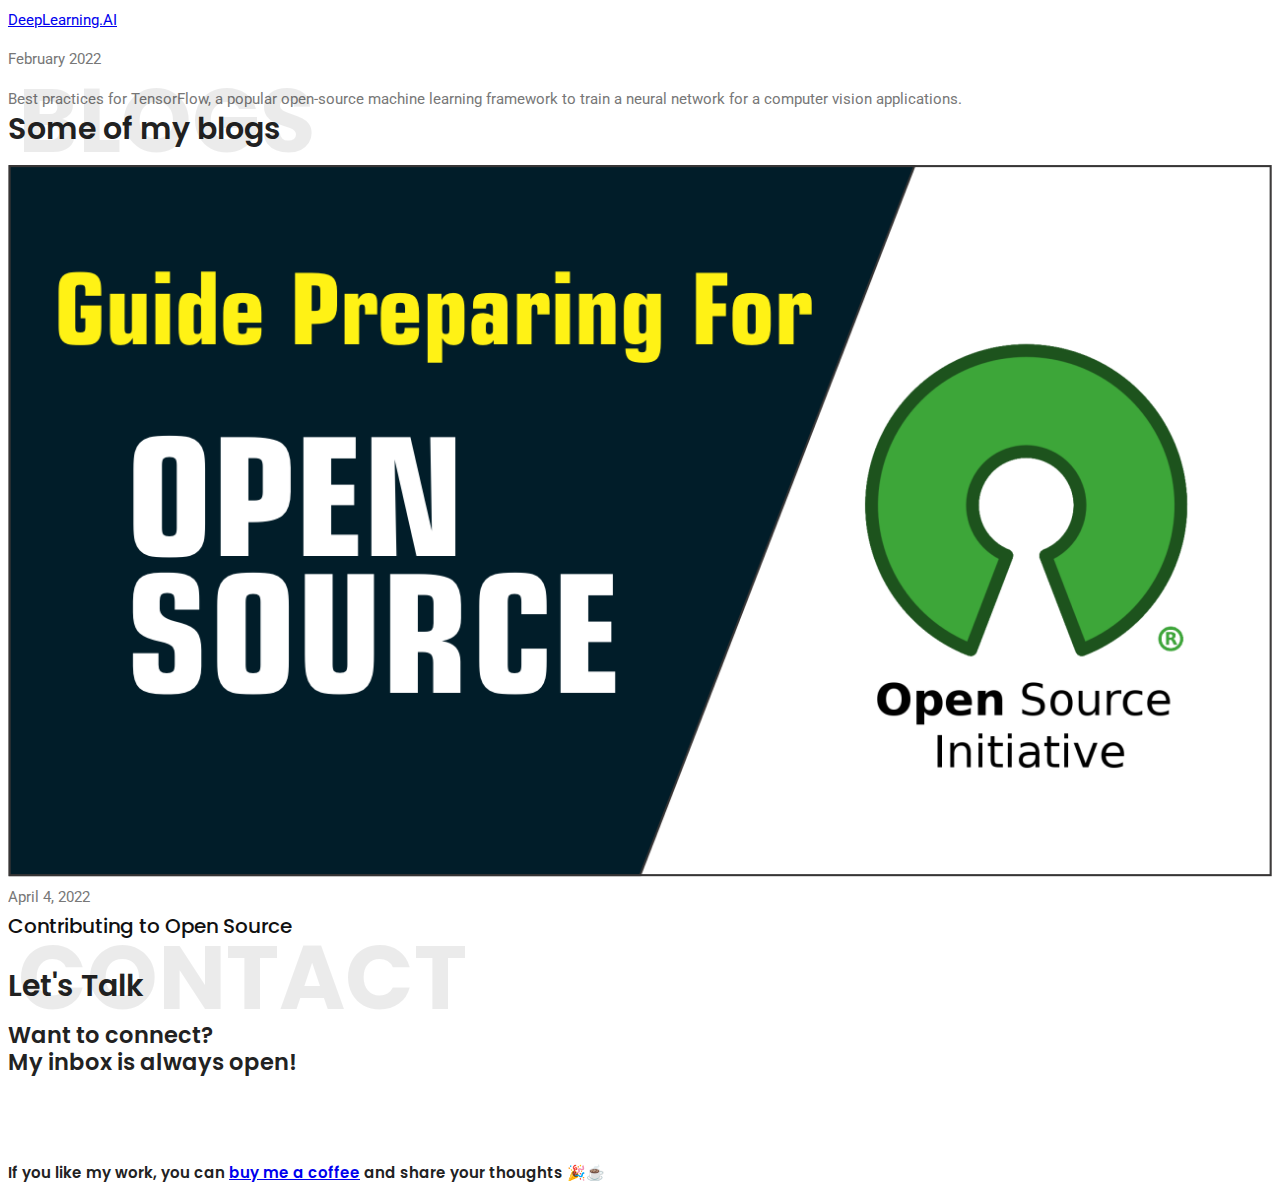
==== commit fdbe867b: "Update index.html" ====
--- a/index.html
+++ b/index.html
@@ -351,7 +351,7 @@
                     <div class="col-md-4">
                         <div class="blog-entry">
                             <a href="https://dev.to/shoayb/contributing-to-open-source-projects-2lc8">
-                                <img class="open Source" src="./images/open-source .png">
+                                <img class="open-source" src="./images/open-source.png">
                             </a>
                             <div class="text p-4">
                                 <div class="meta mb-3">
--- a/styles/styles.css
+++ b/styles/styles.css
@@ -40,6 +40,11 @@
   text-justify: inter-word;
 }
 
+.open-source{
+  width: 100%;
+}
+
+
 .container {
   overflow: auto;
 }
@@ -244,4 +249,4 @@
   font-size: 15px; }
   .blog-entry .meta > div a {
     font-size: 15px;
-    color: #8c8c8c; }+    color: #8c8c8c; }
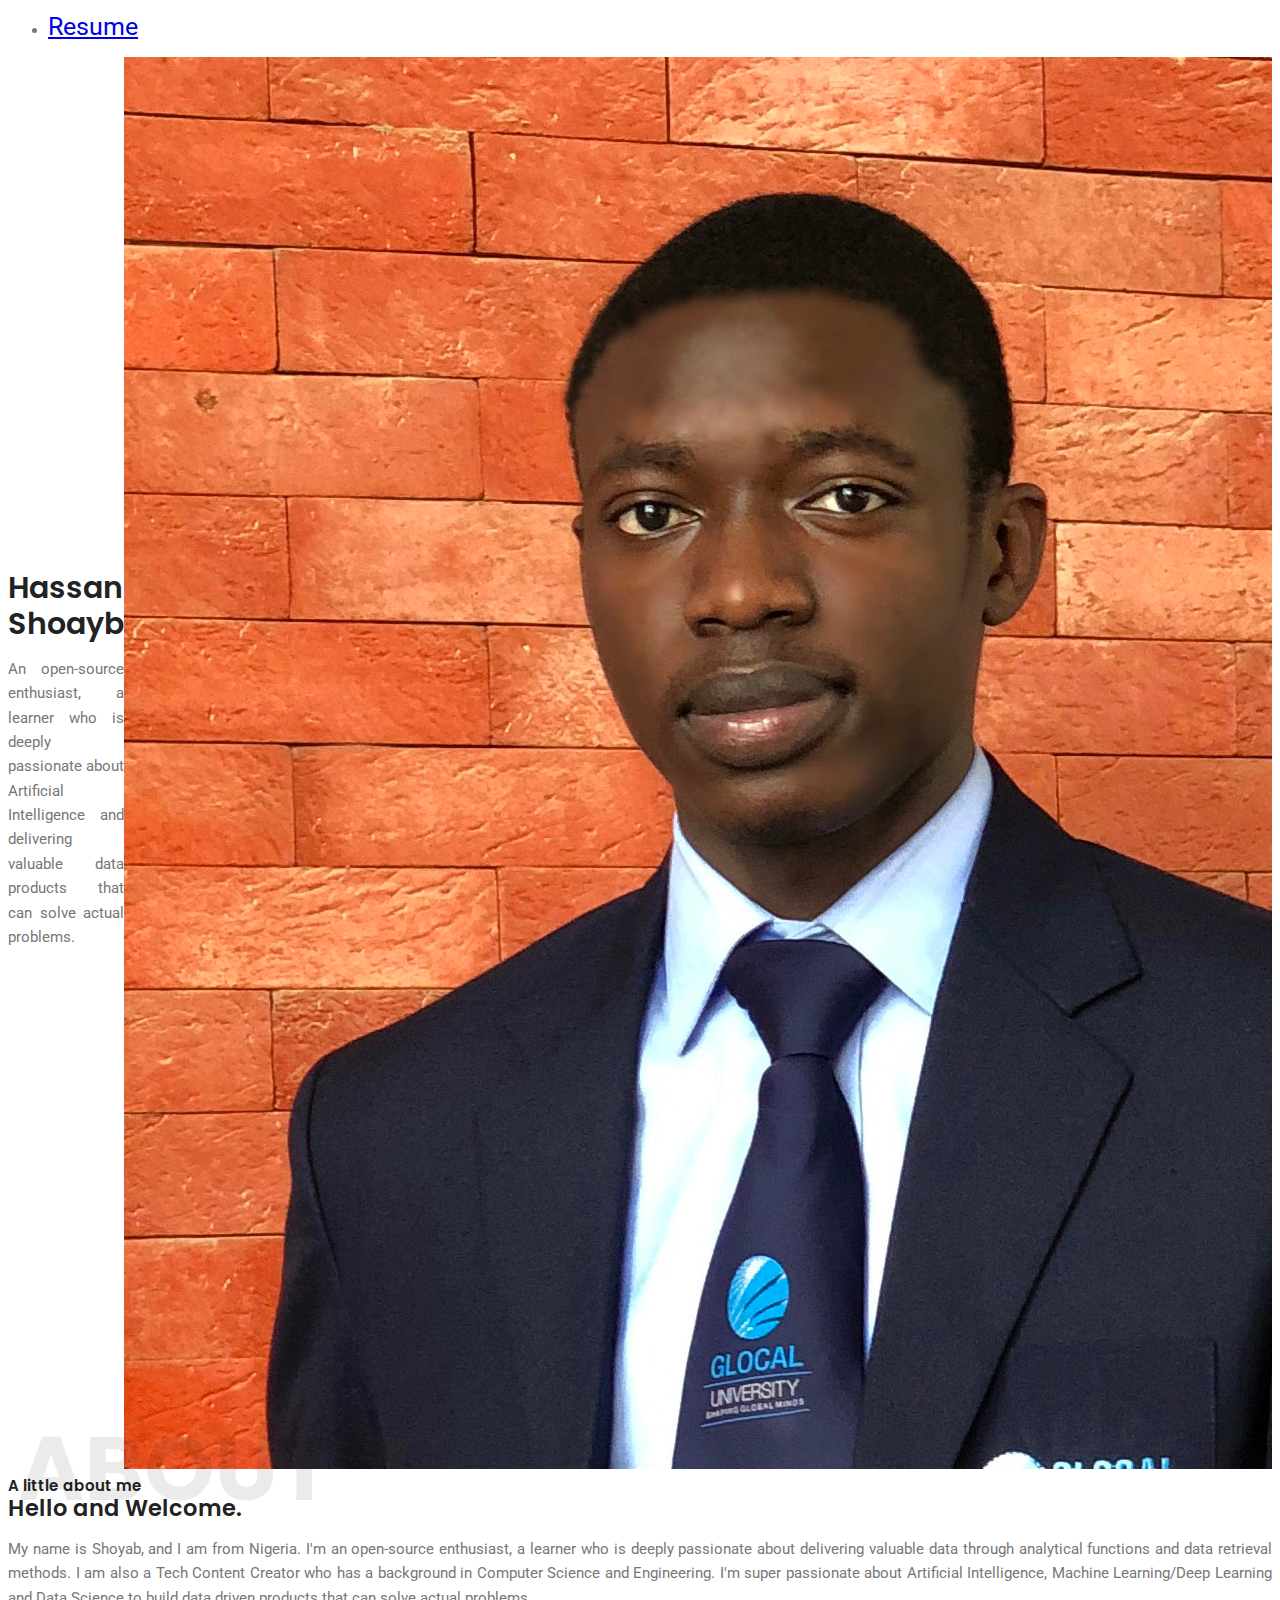
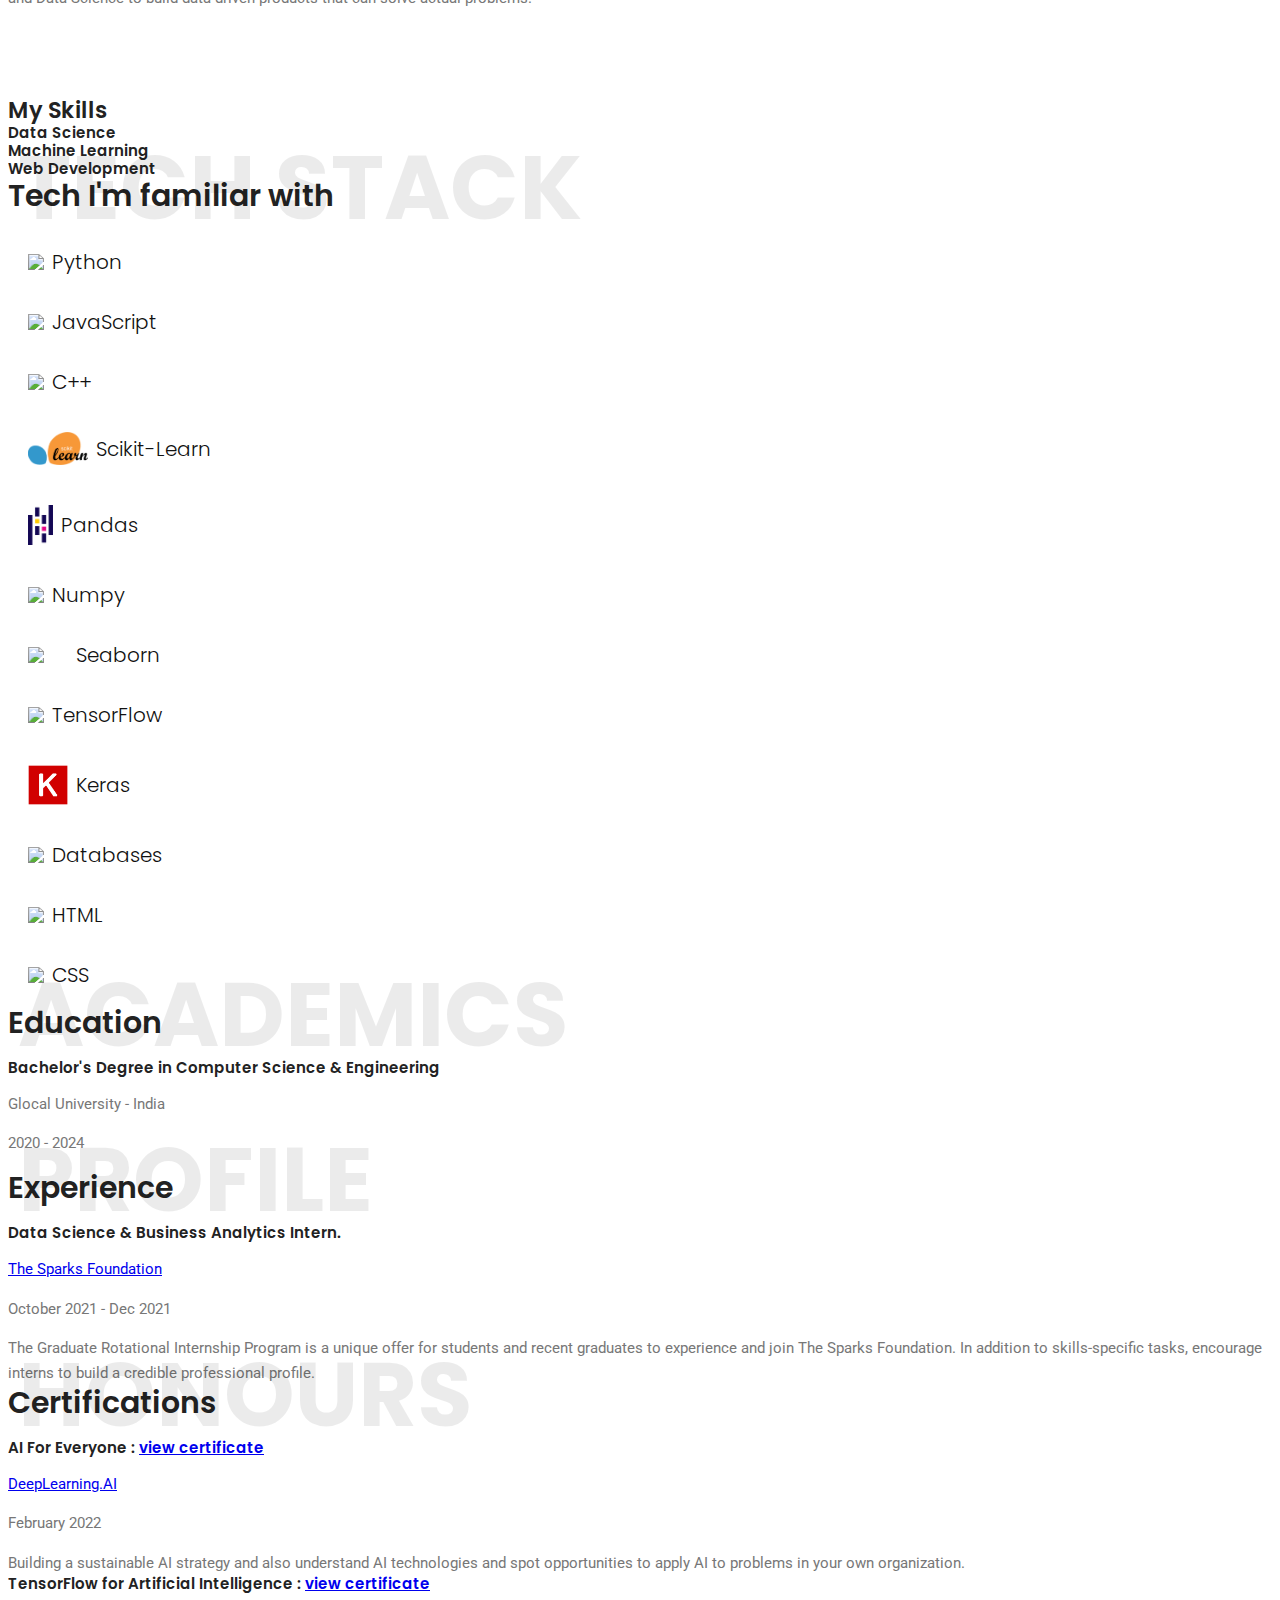
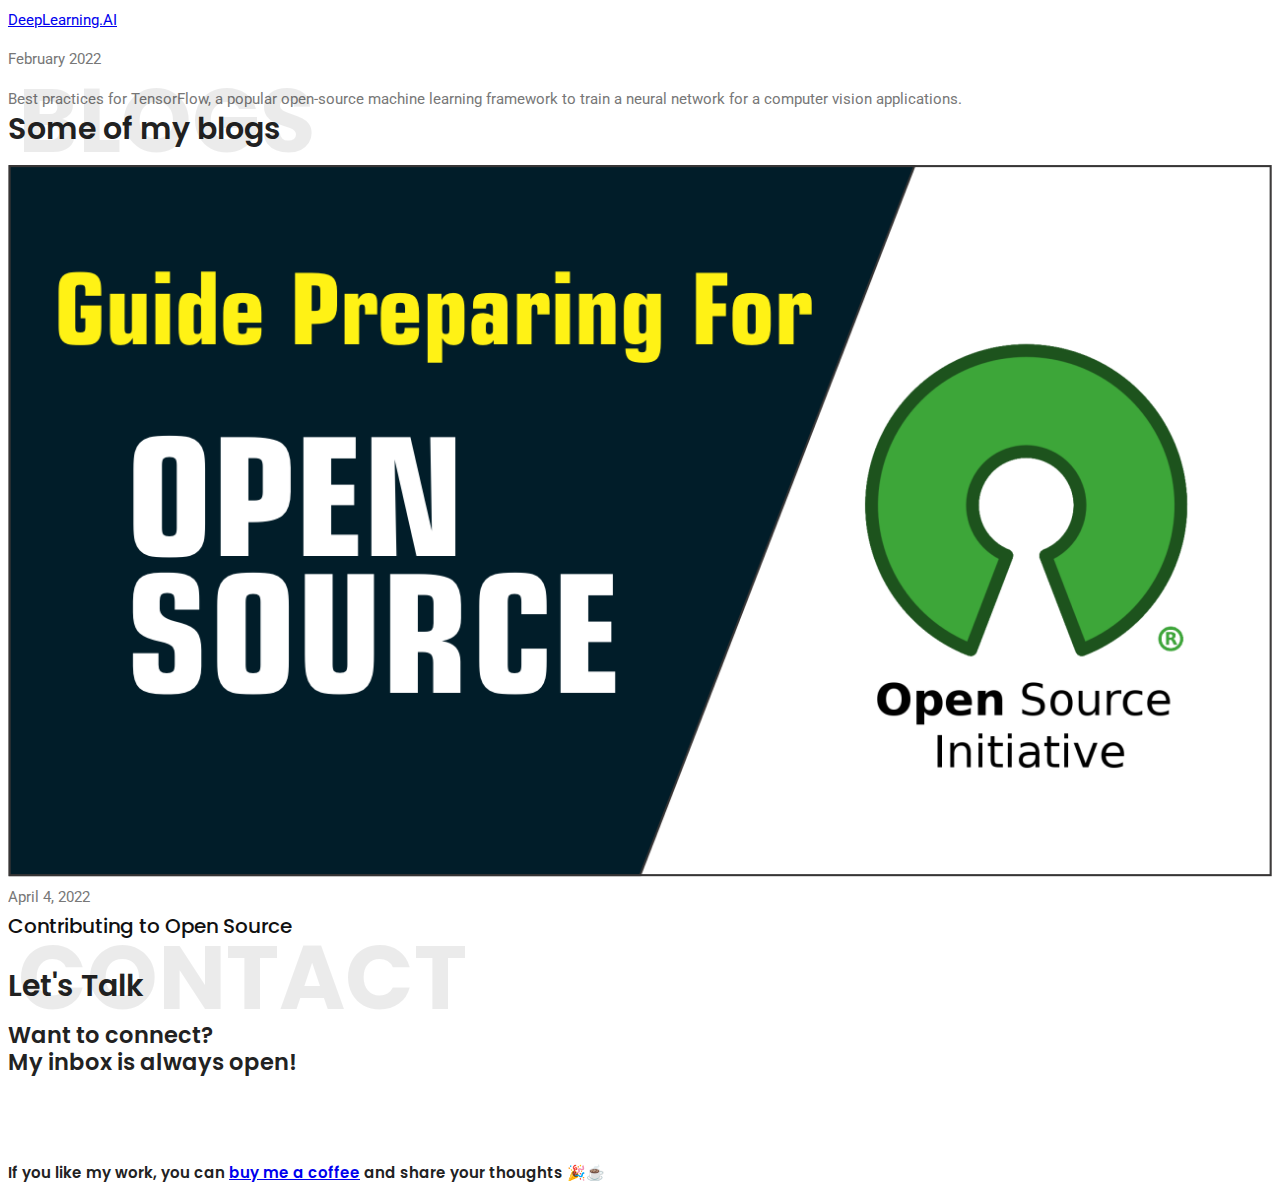
==== commit a9899df9: "Update index.html" ====
--- a/index.html
+++ b/index.html
@@ -49,7 +49,7 @@
                         <div class="pt-5">
                             <h2 class="mb-5">Hello and Welcome.</h2>
                             <p>My name is Shoyab, and I am from Nigeria. I'm an open-source enthusiast, a learner who is deeply 
-                                passionate delivering valuable data through analytical functions and data retrieval methods. I am also 
+                                passionate about delivering valuable data through analytical functions and data retrieval methods. I am also 
                                 a Tech Content Creator who has a background in Computer Science and Engineering. I'm super
                                 passionate about Artificial Intelligence, Machine Learning/Deep Learning and Data Science
                                 to build data driven products that can solve actual problems.
@@ -75,7 +75,7 @@
                                 <li><a href="https://dev.to/shoayb">
                                     <ion-icon name="logo-medium"></ion-icon>
                                     </a></li>
-                                <li><a href="https://www.youtube.com/c/softlinks">
+                                <li><a href="https://www.youtube.com/c/Softlinks?sub_confirmation=1">
                                     <ion-icon name="logo-youtube"></ion-icon>
                                     </a></li>
                             </ul>
@@ -350,14 +350,14 @@
                    
                     <div class="col-md-4">
                         <div class="blog-entry">
-                            <a href="https://dev.to/shoayb/contributing-to-open-source-projects-2lc8">
+                            <a href="https://shoayb.hashnode.dev/contributing-to-open-source-projects">
                                 <img class="open-source" src="./images/open-source.png">
                             </a>
                             <div class="text p-4">
                                 <div class="meta mb-3">
                                     <div>April 4, 2022</div>
                                 </div>
-                                <h3 class="heading"><a class="link" href="https://dev.to/shoayb/contributing-to-open-source-projects-2lc8">Contributing to Open Source</a></h3>
+                                <h3 class="heading"><a class="link" href="https://shoayb.hashnode.dev/contributing-to-open-source-projects">Contributing to Open Source</a></h3>
                             </div>
                         </div>
                     </div>
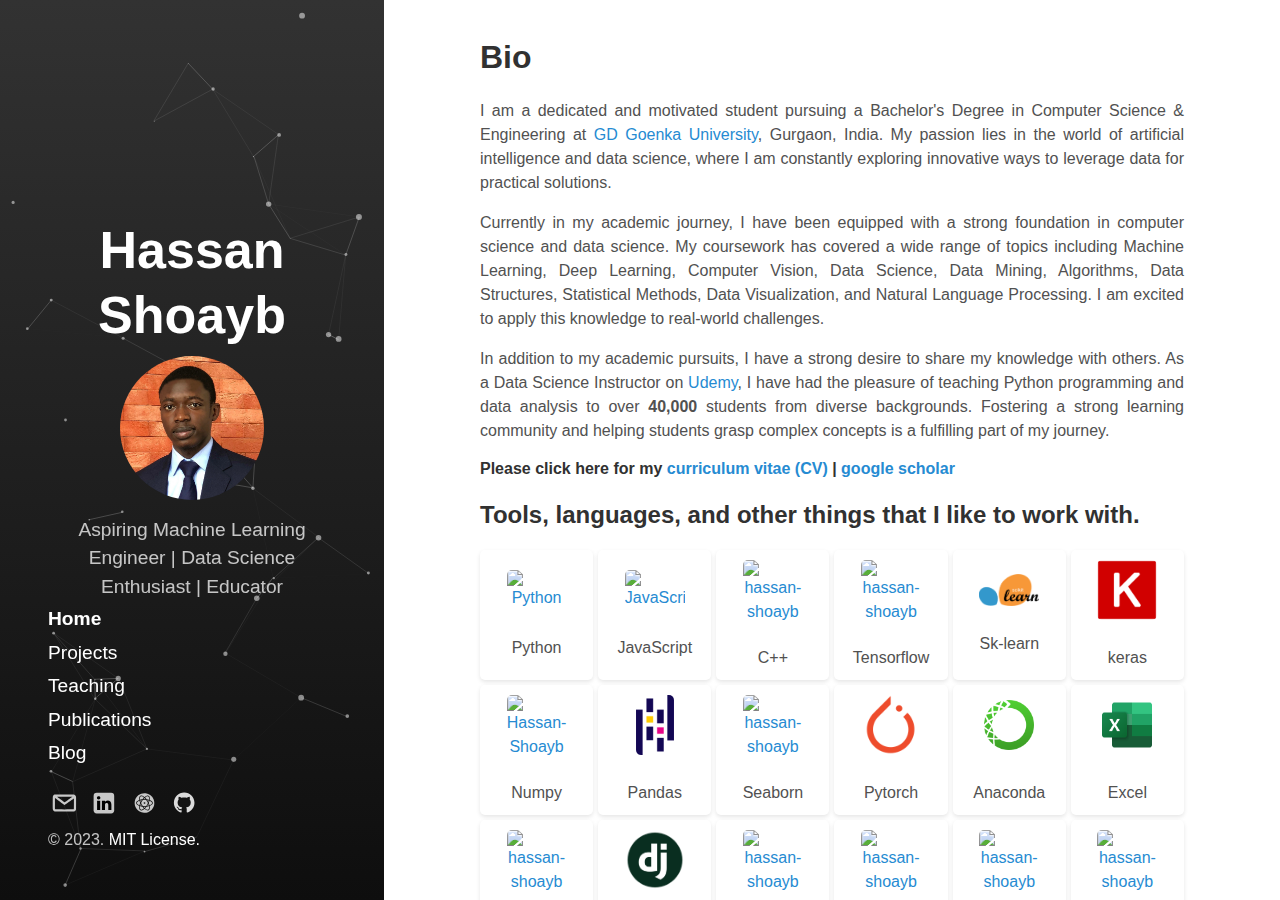
==== commit 9ba2c3bf: "Add files via upload" ====
--- a/index.html
+++ b/index.html
@@ -1,412 +1,632 @@
-
 <!DOCTYPE html>
-<html lang="en">
-
-<head>
-    <meta charset="UTF-8">
-    <meta name="viewport" content="width=device-width, initial-scale=1.0">
-    <link rel="icon" type="image/x-icon" href="favicon.ico">
-    <title>Hassan Shoayb</title>
-
-    <link rel="stylesheet" href="./styles/styles.css">
-    <link rel="stylesheet" href="https://cdnjs.cloudflare.com/ajax/libs/animate.css/4.0.0/animate.min.css" />
-    <link rel="stylesheet" href="https://stackpath.bootstrapcdn.com/bootstrap/4.5.0/css/bootstrap.min.css"
-        integrity="sha384-9aIt2nRpC12Uk9gS9baDl411NQApFmC26EwAOH8WgZl5MYYxFfc+NcPb1dKGj7Sk" crossorigin="anonymous">
-
+<html lang="en-us">
+
+  <head>
+  <link href="http://gmpg.org/xfn/11" rel="profile">
+  <meta http-equiv="X-UA-Compatible" content="IE=edge">
+  <meta http-equiv="content-type" content="text/html; charset=utf-8">
+
+  <!-- Enable responsiveness on mobile devices-->
+  <meta name="viewport" content="width=device-width, initial-scale=1.0, maximum-scale=1">
+  <meta name="keywords" content="Hassan Shoayb, machine learning, deep learning, artificial intelligence, ">
+  <meta name="author" content="Hassan Shoayb">
+
+  <!-- OG Meta Tags to improve the way the post looks when you share the page on LinkedIn, Facebook, Google+ -->
+  <meta property="og:site_name" content="Hassan Shoayb"> <!-- website name -->
+  <meta property="og:title" content="Hassan Shoayb"> <!-- title shown in the actual shared post -->
+  <meta property="og:description" content=""> <!-- description shown in the actual shared post -->
+  <meta property="og:type" content="article">
+
+  <meta name="twitter:description" content="">
+
+  <title>
+    
+      Hassan Shoayb
+    
+  </title>
+
+  <!-- Global site tag (gtag.js) - Google Analytics -->
+<script async src="https://www.googletagmanager.com/gtag/js?id=UA-28199335-2"></script>
+<script>
+  window.dataLayer = window.dataLayer || [];
+  function gtag(){dataLayer.push(arguments);}
+  gtag('js', new Date());
+
+  gtag('config', 'UA-28199335-2');
+</script>
+<!-- Global site tag (gtag.js) - Google Analytics -->
+
+
+  <!-- CSS -->
+  <link rel="stylesheet" href="css/css-main.css">
+  <!-- <link rel="stylesheet" href="./assets/css/main.css?v=1" /> -->
+  
+
+<link rel="stylesheet" href="https://fonts.googleapis.com/css?family=Abril+Fatface">
+
+  <!-- Icons -->
+  <link rel="apple-touch-icon-precomposed" sizes="144x144" href="./images/Hassan Shoayb.jpeg">
+<link rel="shortcut icon" href="./images/Hassan Shoayb.jpeg">
+
+  <!-- RSS -->
+  <link rel="alternate" type="application/rss+xml" title="RSS" href="/feed.xml">
+
+  <!-- Additional head bits without overriding original head -->
 </head>
 
-<body>
-    <nav class="navbar navbar-expand-sm navbar-light mb-1">
-        <ul class="navbar-nav">
-            <li class="nav-item">
-                <!-- SECTION FOR ADDING LINK TO RESUME -->
-                <a class="nav-link" href="https://drive.google.com/file/d/10N_EGWf0WT7SSYh382OiX19HH0AI4zIQ/view?usp=sharing">Resume</a>
-            </li>
-        </ul>
-    </nav>
-
-    <div class="container">
-        <section class="landing">
-            <div class="row vertical-center">
-                <div class="col-lg-8 text-left pb-5">
-                    <h1 class="display-3">Hassan Shoayb</h1>
-                    <p class="lead pl-2">
-                        An open-source enthusiast, a learner who is deeply passionate about Artificial Intelligence and 
-                        delivering valuable data products that can solve actual problems.
-                    </p>
-                </div>
-                <div class="col-lg-4 text-center my-auto pb-5 rounded-circle"><img class="img-fluid rounded-circle"
-                        src="./images/Hassan Shoayb.jpg"></div>
-            </div>
-        </section>
-
-        <section class="mt-4 mb-4">
-            <h4 class="display-4">A little about me</h4>
-            <div class="row">
-                <div class="col-lg-6 wrap text-left">
-                    <div class="about-desc">
-                        <h1 class="bold-text">About</h1>
-                        <div class="pt-5">
-                            <h2 class="mb-5">Hello and Welcome.</h2>
-                            <p>My name is Shoyab, and I am from Nigeria. I'm an open-source enthusiast, a learner who is deeply 
-                                passionate about delivering valuable data through analytical functions and data retrieval methods. I am also 
-                                a Tech Content Creator who has a background in Computer Science and Engineering. I'm super
-                                passionate about Artificial Intelligence, Machine Learning/Deep Learning and Data Science
-                                to build data driven products that can solve actual problems.
-                            </p>
-
-                            <ul class="social-links list-unstyled mt-4">
-                                <li><a href="mailto:engrshoayb@gmail.com">
-                                        <ion-icon name="mail-outline"></ion-icon>
-                                    </a></li>
-                                <li><a href="https://github.com/Hassan-Shoayb">
-                                        <ion-icon name="logo-github"></ion-icon>
-                                    </a></li>
-                                <li><a href="https://www.linkedin.com/in/Hassan-Shoayb/">
-                                        <ion-icon name="logo-linkedin"></ion-icon>
-                                    </a></li>
-                                </a></li>
-                                <li><a href="https://twitter.com/engr_shoayb">
-                                        <ion-icon name="logo-twitter"></ion-icon>
-                                    </a></li>
-                                <li><a href="https://www.instagram.com/engr_shoayb/">
-                                    <ion-icon name="logo-instagram"></ion-icon>
-                                    </a></li>
-                                <li><a href="https://dev.to/shoayb">
-                                    <ion-icon name="logo-medium"></ion-icon>
-                                    </a></li>
-                                <li><a href="https://www.youtube.com/c/Softlinks?sub_confirmation=1">
-                                    <ion-icon name="logo-youtube"></ion-icon>
-                                    </a></li>
-                            </ul>
-                        </div>
-                    </div>
-                </div>
-                <div class="col-lg-6 wrap align-content-center">
-                    <div class="row mt-5 flex-column">
-                        <div class="col-md-8">
-                            <h2 class="mb-4">My Skills</h2>
-                        </div>
-                        <div class="col-md-6 mt-3">
-                            <div class="progress-wrap">
-                                <h4>Data Science</h4>
-                                <div class="progress progress-style">
-                                    <div class="progress-bar color-1" role="progressbar" aria-valuenow="75"
-                                        aria-valuemin="0" aria-valuemax="100" style="width:85%">
-                                    </div>
-                                </div>
-                            </div>
-                        </div>
-                        <div class="col-md-6 mt-3">
-                            <div class="progress-wrap">
-                                <h4>Machine Learning</h4>
-                                <div class="progress progress-style">
-                                    <div class="progress-bar color-1" role="progressbar" aria-valuenow="60"
-                                        aria-valuemin="0" aria-valuemax="100" style="width:80%">
-                                    </div>
-                                </div>
-                            </div>
-                        </div>
-                        <div class="col-md-6 mt-3">
-                            <div class="progress-wrap">
-                                <h4>Web Development</h4>
-                                <div class="progress progress-style">
-                                    <div class="progress-bar color-1" role="progressbar" aria-valuenow="85"
-                                        aria-valuemin="0" aria-valuemax="100" style="width:75%">
-                                    </div>
-                                </div>
-                            </div>
-                        </div>
-                    </div>
-                </div>
-            </div>
-        </section>
-        <section class="interests pt-5 pb-5">
-
-            <h1 class="display-4">Tech I'm familiar with</h1>
-                <h1 class="bold-text bg-text">Tech Stack</h1>
-
-                <div class="row pt-5">
-                    <div class="col-lg-3 col-md-4 mt-4 mt-md-0">
-                        <div class="icon-box">
-                            <img src="https://img.icons8.com/color/48/000000/python--v1.png"/>
-                            <h3>Python</h3>
-                        </div>
-                    </div>
-                    <div class="col-lg-3 col-md-4 mt-4 mt-md-0">
-                        <div class="icon-box">
-                            <img src="https://img.icons8.com/color/48/000000/javascript--v1.png"/>
-                            <h3>JavaScript</h3>
-                        </div>
-                    </div>
-                    <div class="col-lg-3 col-md-4 mt-4 mt-md-0">
-                        <div class="icon-box">
-                            <img src="https://img.icons8.com/color/48/000000/c-plus-plus-logo.png"/>
-                            <h3>C++</h3>
-                        </div>
-                    </div>
-                    <div class="col-lg-3 col-md-4 mt-4 mt-md-0">
-                        <div class="icon-box">
-                            <img class="scikit-learn" src="./images/scikit-learn.png"/>
-                            <h3>Scikit-Learn</h3>
-                        </div>
-                    </div>
-                    <div class="col-lg-3 col-md-4 mt-4 mt-md-0">
-                        <div class="icon-box">
-                            <img class="pandas" src="./images/pandas.png"/>
-                            <h3>Pandas</h3>
-                        </div>
-                    </div>
-                    <div class="col-lg-3 col-md-4 mt-4 mt-md-0">
-                        <div class="icon-box">
-                            <img src="https://img.icons8.com/color/48/000000/numpy.png"/>
-                            <h3>Numpy</h3>
-                        </div>
-                    </div>
-                    <div class="col-lg-3 col-md-4 mt-4 mt-md-0">
-                        <div class="icon-box">
-                            <img class="keras" src="https://seaborn.pydata.org/_images/logo-mark-lightbg.svg"/>
-                            <h3>Seaborn</h3>
-                        </div>
-                    </div>
-                    <div class="col-lg-3 col-md-4 mt-4 mt-md-0">
-                        <div class="icon-box">
-                            <img src="https://img.icons8.com/color/48/000000/tensorflow.png"/>
-                            <h3>TensorFlow</h3>
-                        </div>
-                    </div>
-                    <div class="col-lg-3 col-md-4 mt-4 mt-md-0">
-                        <div class="icon-box">
-                            <img class="keras" src="./images/keras.png"/>
-                            <h3>Keras</h3>
-                        </div>
-                    </div>
-                    <div class="col-lg-3 col-md-4 mt-4 mt-md-0">
-                        <div class="icon-box">
-                            <img src="https://img.icons8.com/external-flaticons-flat-flat-icons/64/000000/external-database-100-most-used-icons-flaticons-flat-flat-icons-2.png"/>
-                            <h3>Databases</h3>
-                        </div>
-                    </div>
-                    <div class="col-lg-3 col-md-4 mt-4 mt-md-0">
-                        <div class="icon-box">
-                            <img src="https://img.icons8.com/color/48/000000/html-5--v1.png"/>
-                            <h3>HTML</h3>
-                        </div>
-                    </div>
-                    <div class="col-lg-3 col-md-4 mt-4 mt-md-0">
-                        <div class="icon-box">
-                            <img src="https://img.icons8.com/color/48/000000/css3.png"/>
-                            <h3>CSS</h3>
-                        </div>
-                    </div>
-
-        </section>
-        <section>
-            <h1 class="display-4 mt-5">Education</h4>
-                <h1 class="bold-text bg-text">Academics</h1>
-                <div class="py-4">
-                    <div class="desc">
-                        <h4>Bachelor's Degree in Computer Science & Engineering</h4>
-                        <p>Glocal University - India</p>
-                    </div>
-                    <div>
-                        <p>2020 - 2024</p>
-                    </div>
-                </div>
-            
-            
-      <!--  SECTION FOR EXPERIENCES -->
-
-            <h1 class="display-4 mt-5">Experience</h1>
-                <h1 class="bold-text bg-text">Profile</h1>
-                <div class="row d-flex">
-                    <div class="col-md-10">
-                        <div class="mt-3">
-
-<!--                             <div class="py-4">
-                                <div class="desc">
-                                    <h4>Developer Advocate</h4>
-                                    <p><a href="https://www.jetbrains.com/">jetbrains</a></p>
-                                </div>
-                                <div>
-                                    <p>May 2021 - Present</p>
-                                </div>
-                                <div>
-                                    <li>Define, create, manage the development of content & technical documents, & help developers get started.</li>
-                                    <li>Identify, create and post developer topics, blogs, tips, tweets, etc. to drive engagement.</li>
-                                </div>
-                            </div> -->
-
-<!--                             <div class="py-4">
-                                <div class="desc">
-                                    <h4>Google Summer of Code Developer</h4>
-                                    <p><a href="https://gist.github.com/Hassan-Shoayb">softlinks</a></p>
-                                </div>
-                                <div>
-                                    <p>April 2022 - July 2023</p>
-                                </div>
-                                <div>
-                                    <li>Worked on fabric8io Java client for handling K8s & OpenShift clusters, added support for K8s resources via fluent dsl.</li>
-                                    <li>Provided test coverage, configuration examples, & performed dependency migration for test suits in JUnit5.</li>
-                                </div>
-                            </div> -->
-                            
-                            <div class="py-4">
-                                <div class="desc">
-                                    <h4>Data Science & Business Analytics Intern.</h4>
-                                    <p><a href="https://www.thesparksfoundationsingapore.org/">The Sparks Foundation</a></p>
-                                </div>
-                                <div>
-                                    <p>October 2021 - Dec 2021</p>
-                                </div>
-                                <div>
-                                    <li>The Graduate Rotational Internship Program is a unique offer for students and recent graduates to experience and join The Sparks Foundation. 
-                            In addition to skills-specific tasks, encourage interns to build a credible professional profile.</li>
-                                </div>
-                            </div>
-                            
-                            
-                        </div>
-                    </div>
-                </div>
-        </section>
-
-        <section>
-<!--             <h1 class="display-4 mt-5">Volunteering</h1>
-                <h1 class="bold-text bg-text">Community</h1> -->
-                
-                <div class="row d-flex">
-                    <div class="col-md-10">
-                        <div class="mt-3">
-
-<!--           VOLUNTEERING EXPERIENCE             -->
-
-<!--                             <div class="py-4">
-                                <div class="desc">
-                                    <h4>Lead - Google Developer Student Club</h4>
-                                    <p><a href="https://developers.google.com/community/gdsc">Google</a></p>
-                                </div>
-                                <div>
-                                    <p>May 2022 - Present</p>
-                                </div>
-                                <div>
-                                    <li>Developer Leads are student leaders that strive to build diverse and inclusive spaces to learn skills, share their experiences, and build projects together.</li>
-                                    <li>They can be found across the globe leading in-person and online conferences, meetups, and hackathons, and maintaining open source projects.</li>
-                                </div>
-                            </div> -->
-                             
-                        </div>
-                    </div>
-                </div>
-        </section>
-
-        <section>
-            <h1 class="display-4 mt-5">Certifications</h1>
-                <h1 class="bold-text bg-text">Honours</h1>
-                <div class="row d-flex">
-                    <div class="col-md-10">
-                        <div class="mt-3">
-
-                            <div class="py-4">
-                                <div class="desc">
-                                    <h4>AI For Everyone : <a href="https://www.coursera.org/account/accomplishments/verify/THNHQELZXLR3">view certificate</a></h4>
-                                    <p><a href="https://www.deeplearning.ai/program/ai-for-everyone/">DeepLearning.AI</a></p>
-                                </div>
-                                <div>
-                                    <p>February 2022</p>
-                                </div>
-                                <div>
-                                    <li>Building a sustainable AI strategy 
-                                        and also understand AI technologies and spot opportunities to apply AI to problems in your own organization. 
-                                    </li>
-                                </div>
-                            </div>
-
-                            <div class="py-4">
-                                <div class="desc">
-                                    <h4>TensorFlow for Artificial Intelligence : <a href="#">view certificate</a></h4>
-                                    <p><a href="https://www.coursera.org/professional-certificates/tensorflow-in-practice">DeepLearning.AI</a></p>
-                                </div>
-                                <div>
-                                    <p>February 2022</p>
-                                </div>
-                                <div>
-                                    <li>Best practices for TensorFlow, a popular open-source machine learning framework to train a neural network for a computer vision applications. 
-                                    </li>
-                                </div>
-                            </div>
-                        </div>
-                    </div>
-                </div>
-        </section>
-
-        <section>
-            <h1 class="display-4 mt-5">Some of my blogs</h4>
-                <h1 class="bold-text bg-text">Blogs</h1>
-                <div class="row mt-5 mb-5">
-                    
-
-                    <!-- CODE FOR ADDING BLOGS BELOW HERE -->
-                   
-                    <div class="col-md-4">
-                        <div class="blog-entry">
-                            <a href="https://shoayb.hashnode.dev/contributing-to-open-source-projects">
-                                <img class="open-source" src="./images/open-source.png">
-                            </a>
-                            <div class="text p-4">
-                                <div class="meta mb-3">
-                                    <div>April 4, 2022</div>
-                                </div>
-                                <h3 class="heading"><a class="link" href="https://shoayb.hashnode.dev/contributing-to-open-source-projects">Contributing to Open Source</a></h3>
-                            </div>
-                        </div>
-                    </div>
-                
-                </div>
-        </section>
-        <section>
-            <h1 class="display-4 mt-5">Let's Talk</h1>
-            <h1 class="bold-text bg-text">Contact</h1>
-                    <div class="text-left">
-                            <div class="pt-5">
-                                <h2 class="mb-5">Want to connect? 
-                                <br/>
-                                My inbox is always open!</h2>
-                                <ul class="social-links list-unstyled mt-4">
-                                    <li><a href="mailto:engrshoayb@gmail.com">
-                                        <ion-icon name="mail-outline"></ion-icon>
-                                    </a></li>
-                                    <li><a href="https://github.com/Hassan-Shoayb">
-                                            <ion-icon name="logo-github"></ion-icon>
-                                        </a></li>
-                                    <li><a href="https://www.linkedin.com/in/Hassan-Shoayb">
-                                            <ion-icon name="logo-linkedin"></ion-icon>
-                                        </a></li>
-                                    <li><a href="https://twitter.com/engr_shoayb">
-                                            <ion-icon name="logo-twitter"></ion-icon>
-                                        </a></li>
-                                    <li><a href="https://www.instagram.com/engr_shoayb">
-                                        <ion-icon name="logo-instagram"></ion-icon>
-                                        </a></li>
-                                    <li><a href="https://dev.to/shoayb">
-                                        <ion-icon name="logo-medium"></ion-icon>
-                                        </a></li>
-                                    <li><a href="https://www.youtube.com/c/softlinks>
-                                        <ion-icon name="logo-youtube"></ion-icon>
-                                        </a></li>
-                                </ul>
-                            </div>
-                    </div>
-                <div class="mt-5 mb-5 text-center">
-                    <h4>If you like my work, you can <a href="https://www.buymeacoffee.com/shoayb">buy me a coffee</a> and share your thoughts 🎉☕  </h1>
-                </div>
-        </section>
-    </div>
-
-    <!-- Scripts -->
-    <script src="https://stackpath.bootstrapcdn.com/bootstrap/4.5.0/js/bootstrap.min.js"
-        integrity="sha384-OgVRvuATP1z7JjHLkuOU7Xw704+h835Lr+6QL9UvYjZE3Ipu6Tp75j7Bh/kR0JKI" crossorigin="anonymous">
-    </script>
-    <script src="https://unpkg.com/ionicons@5.1.2/dist/ionicons.js"></script>
- 
-</body>
+
+  <body class="index home">
+
+    
+<div id="sidebar">
+  <header>
+    <h1 class="site-title">
+        
+        Hassan Shoayb
+    </h1>
+    <p class="lead"><img style="display: block;margin-left: auto;margin-right: auto;border-radius: 50%;height: 50%;width: 50%;" src="images/Hassan Shoayb.jpeg" alt="Hassan Shoayb"></p><div style="text-align: center; font-size:1.2em">Aspiring Machine Learning Engineer | Data Science Enthusiast | Educator</div>
+  </header>
+  <nav id="sidebar-nav-links">
+  
+    <a class="home-link  active" href="index.html">Home</a>
+    
+      <a class="page-link " href="projects.html">Projects</a>
+
+      <a class="page-link " href="teaching.html">Teaching</a>
+      
+      <a class="page-link " href="publications.html">Publications</a>
+
+      <a class="page-link " href="publications.html">Blog</a>
+</nav>
+
+  <nav id="sidebar-icon-links">
+  <!--  -->
+
+  <a id="email-link" class="icon" title="Contact Email" arida-label="Contact Email" href="mailto:engrshoayb@gmail.com">
+      <?xml version="1.0" encoding="UTF-8" standalone="no"?>
+<svg xmlns:dc="http://purl.org/dc/elements/1.1/" xmlns:cc="http://creativecommons.org/ns#" xmlns:rdf="http://www.w3.org/1999/02/22-rdf-syntax-ns#" xmlns:svg="http://www.w3.org/2000/svg" xmlns="http://www.w3.org/2000/svg" xmlns:sodipodi="http://sodipodi.sourceforge.net/DTD/sodipodi-0.dtd" xmlns:inkscape="http://www.inkscape.org/namespaces/inkscape" version="1.1" viewbox="0 0 24 28" height="24" width="28" id="svg6992" inkscape:version="0.92.2 (unknown)" sodipodi:docname="email.svg">
+  <metadata id="metadata7000">
+    <rdf>
+      <work rdf:about="">
+        <type rdf:resource="http://purl.org/dc/dcmitype/StillImage"></type>
+        <title></title>
+      </work>
+    </rdf>
+  </metadata>
+  <defs id="defs6998">
+    <lineargradient id="linearGradient3003" y2="425.39999" gradientunits="userSpaceOnUse" x2="-395.85001" gradienttransform="matrix(-0.06039804,0,0,0.0604041,-17.686145,-17.150636)" y1="274.70999" x1="-344.14999">
+      <stop stop-color="#FFF" offset="0" id="stop7059"></stop>
+      <stop stop-color="#FFF" stop-opacity="0" offset="1" id="stop7061"></stop>
+    </lineargradient>
+  </defs>
+  <namedview pagecolor="#ffffff" bordercolor="#666666" borderopacity="1" objecttolerance="10" gridtolerance="10" guidetolerance="10" inkscape:pageopacity="0" inkscape:pageshadow="2" inkscape:window-width="1225" inkscape:window-height="511" id="namedview6996" showgrid="false" inkscape:zoom="3.7891032" inkscape:cx="-1.9092664" inkscape:cy="7.3635528" inkscape:window-x="67" inkscape:window-y="34" inkscape:window-maximized="0" inkscape:current-layer="svg6992"></namedview>
+  <path d="m 58.066174,1.1586087 c 6.625,0 12,5.375 12,12.0000003 0,5.297 -3.437,9.797 -8.203,11.391 -0.609,0.109 -0.828,-0.266 -0.828,-0.578 0,-0.391 0.016,-1.687 0.016,-3.297 0,-1.125 -0.375,-1.844 -0.812,-2.219 2.672,-0.297 5.484,-1.313 5.484,-5.922 0,-1.313 -0.469,-2.375 -1.234,-3.2190003 0.125,-0.313 0.531,-1.531 -0.125,-3.187 -1,-0.313 -3.297,1.234 -3.297,1.234 -0.953,-0.266 -1.984,-0.406 -3,-0.406 -1.016,0 -2.047,0.141 -2.999999,0.406 0,0 -2.297,-1.547 -3.297,-1.234 -0.656,1.656 -0.25,2.875 -0.125,3.187 -0.766,0.8440003 -1.234,1.9060003 -1.234,3.2190003 0,4.594 2.797,5.625 5.468999,5.922 -0.343999,0.313 -0.655999,0.844 -0.765999,1.609 -0.688,0.313 -2.438,0.844 -3.484,-1 -0.656,-1.141 -1.844,-1.234 -1.844,-1.234 -1.172,-0.016 -0.078,0.734 -0.078,0.734 0.781,0.359 1.328,1.75 1.328,1.75 0.703,2.141 4.047,1.422 4.047,1.422 0,1 0.016,1.937 0.016,2.234 0,0.313 -0.219,0.688 -0.828,0.578 -4.766,-1.594 -8.203,-6.094 -8.203,-11.391 0,-6.6250003 5.375,-12.0000003 11.999999,-12.0000003 z M 50.613175,18.392609 c 0.031,-0.063 -0.016,-0.141 -0.109,-0.187 -0.094,-0.031 -0.172,-0.016 -0.203,0.031 -0.031,0.063 0.016,0.141 0.109,0.187 0.078,0.047 0.172,0.031 0.203,-0.031 z m 0.484,0.532 c 0.063,-0.047 0.047,-0.156 -0.031,-0.25 -0.078,-0.078 -0.187,-0.109 -0.25,-0.047 -0.063,0.047 -0.047,0.156 0.031,0.25 0.078,0.078 0.187,0.109 0.25,0.047 z m 0.469,0.703 c 0.078,-0.063 0.078,-0.187 0,-0.297 -0.063,-0.109 -0.187,-0.156 -0.266,-0.094 -0.078,0.047 -0.078,0.172 0,0.281 0.078,0.109 0.203,0.156 0.266,0.109 z m 0.656,0.656 c 0.063,-0.063 0.031,-0.203 -0.063,-0.297 -0.109,-0.109 -0.25,-0.125 -0.313,-0.047 -0.078,0.063 -0.047,0.203 0.063,0.297 0.109,0.109 0.25,0.125 0.313,0.047 z m 0.891,0.391 c 0.031,-0.094 -0.063,-0.203 -0.203,-0.25 -0.125,-0.031 -0.266,0.016 -0.297,0.109 -0.031,0.093 0.063,0.203 0.203,0.234 0.125,0.047 0.266,0 0.297,-0.094 z m 0.984,0.078 c 0,-0.109 -0.125,-0.187 -0.266,-0.172 -0.141,0 -0.25,0.078 -0.25,0.172 0,0.109 0.109,0.187 0.266,0.172 0.141,0 0.25,-0.078 0.25,-0.172 z m 0.906,-0.156 c -0.016,-0.094 -0.141,-0.156 -0.281,-0.141 -0.141,0.031 -0.234,0.125 -0.219,0.234 0.016,0.094 0.141,0.156 0.281,0.125 0.14,-0.031 0.234,-0.125 0.219,-0.219 z" id="path6994" inkscape:connector-curvature="0"></path>
+  <rect rx="3.6238682" ry="3.6242309" height="23.998333" width="23.998333" y="-34.214378" x="-79.612106" id="rect7063" style="fill:#c8c8c8;fill-opacity:1" transform="scale(-1,1)"></rect>
+  <g id="g7682" style="fill:#000000;fill-opacity:1" transform="translate(55.519638,-36.121908)">
+    <path style="fill:#000000;fill-opacity:1" inkscape:connector-curvature="0" id="path7067" d="M 7.7726437,22.048789 V 11.142382 H 4.1479347 V 22.048789 Z M 5.9607697,9.6524201 c 1.263992,0 2.050777,-0.8375033 2.050777,-1.8840616 -0.02356,-1.0701834 -0.786737,-1.8844234 -2.026779,-1.8844234 -1.239874,0 -2.050657,0.8142517 -2.050657,1.8844234 0,1.0466283 0.786581,1.8840616 2.00302,1.8840616 h 0.02356 z"></path>
+    <path style="fill:#000000;fill-opacity:1" inkscape:connector-curvature="0" id="path7069" d="m 9.7789037,22.048789 h 3.6247093 v -6.090665 c 0,-0.325967 0.02356,-0.651595 0.11927,-0.884602 0.262038,-0.651268 0.858444,-1.325799 1.85975,-1.325799 1.31163,0 1.836353,1.000148 1.836353,2.466309 v 5.834698 h 3.624468 v -6.253624 c 0,-3.350024 -1.788235,-4.908749 -4.173071,-4.908749 -1.955383,0 -2.813923,1.093097 -3.290891,1.837617 h 0.0242 V 11.142207 H 9.7789827 c 0.04756,1.023388 0,10.906407 0,10.906407 z"></path>
+  </g>
+  <g style="fill:#ffffff;fill-opacity:1;stroke:none" id="g4" transform="matrix(0.15555555,0,0,-0.15555555,-1028.9604,741.51179)">
+    <path style="fill:#ffffff;fill-opacity:1" id="path2" d="M 1195,9129 C 685,9064 242,8701 74,8208 3,7999 9,8308 4,4630 2,2360 4,1285 11,1220 37,983 127,752 268,560 334,469 472,331 558,270 702,167 892,80 1069,38 1154,18 1186,17 3330,9 4526,4 6882,1 8565,3 l 3060,3 85,21 c 137,34 207,60 335,123 409,202 684,594 744,1059 8,59 11,1079 11,3445 -1,2774 -3,3371 -14,3416 -42,173 -109,327 -202,467 -71,107 -203,246 -313,329 -88,67 -300,177 -399,208 -30,10 -95,27 -145,39 l -92,22 -5185,1 c -2961,1 -5215,-2 -5255,-7 z M 9040,5964 C 7362,4286 6569,3499 6535,3479 c -69,-40 -150,-41 -217,-1 -29,17 -948,928 -2507,2485 L 1350,8420 h 5072 5073 z m 3070,-1326 -5,-3423 -22,-77 c -58,-204 -153,-318 -326,-391 l -72,-30 -1727,1734 -1727,1734 1937,1938 c 1065,1065 1939,1937 1942,1937 3,0 3,-1540 0,-3422 z M 2680,6125 4585,4220 2838,2473 1091,726 l -62,29 c -123,59 -208,173 -246,330 -16,65 -18,301 -20,3508 -2,1890 0,3437 4,3437 5,0 865,-857 1913,-1905 z M 5685,3125 c 451,-455 620,-619 649,-631 50,-20 133,-20 182,1 28,11 207,184 634,610 l 595,595 1503,-1503 c 826,-826 1502,-1504 1502,-1507 0,-3 -1964,-5 -4365,-5 -2401,0 -4365,2 -4365,5 0,6 3043,3050 3050,3050 3,0 280,-276 615,-615 z" inkscape:connector-curvature="0"></path>
+  </g>
+  <g style="fill:#ffffff;fill-opacity:1;stroke:none" id="g4-6" transform="matrix(0.15555555,0,0,-0.15555555,-1035.0605,740.88074)">
+    <path style="fill:#ffffff;fill-opacity:1" id="path2-0" d="M 1195,9129 C 685,9064 242,8701 74,8208 3,7999 9,8308 4,4630 2,2360 4,1285 11,1220 37,983 127,752 268,560 334,469 472,331 558,270 702,167 892,80 1069,38 1154,18 1186,17 3330,9 4526,4 6882,1 8565,3 l 3060,3 85,21 c 137,34 207,60 335,123 409,202 684,594 744,1059 8,59 11,1079 11,3445 -1,2774 -3,3371 -14,3416 -42,173 -109,327 -202,467 -71,107 -203,246 -313,329 -88,67 -300,177 -399,208 -30,10 -95,27 -145,39 l -92,22 -5185,1 c -2961,1 -5215,-2 -5255,-7 z M 9040,5964 C 7362,4286 6569,3499 6535,3479 c -69,-40 -150,-41 -217,-1 -29,17 -948,928 -2507,2485 L 1350,8420 h 5072 5073 z m 3070,-1326 -5,-3423 -22,-77 c -58,-204 -153,-318 -326,-391 l -72,-30 -1727,1734 -1727,1734 1937,1938 c 1065,1065 1939,1937 1942,1937 3,0 3,-1540 0,-3422 z M 2680,6125 4585,4220 2838,2473 1091,726 l -62,29 c -123,59 -208,173 -246,330 -16,65 -18,301 -20,3508 -2,1890 0,3437 4,3437 5,0 865,-857 1913,-1905 z M 5685,3125 c 451,-455 620,-619 649,-631 50,-20 133,-20 182,1 28,11 207,184 634,610 l 595,595 1503,-1503 c 826,-826 1502,-1504 1502,-1507 0,-3 -1964,-5 -4365,-5 -2401,0 -4365,2 -4365,5 0,6 3043,3050 3050,3050 3,0 280,-276 615,-615 z" inkscape:connector-curvature="0"></path>
+  </g>
+  <path inkscape:connector-curvature="0" id="path910" d="m 1.3684487,23.910822 c -1.24333699,-0.334397 -2.19327013,-1.366163 -2.4180281,-2.62633 -0.116335,-0.65226 -0.116335,-13.8656761 0,-14.5179361 0.20661797,-1.158465 1.04217411,-2.136788 2.1790711,-2.5514 l 0.377033,-0.137499 h 11.0209603 11.02096 l 0.398925,0.159696 c 1.104377,0.442101 1.897327,1.397492 2.099174,2.529203 0.117309,0.657725 0.116241,13.8661191 -0.0012,14.5247011 -0.181304,1.016939 -0.845606,1.898172 -1.775467,2.355259 -0.26919,0.132325 -0.630037,0.26653 -0.80188,0.298234 C 23.26774,23.9817 19.300134,24.00102 12.418035,23.99858 3.2391276,23.99528 1.6352137,23.98258 1.3684247,23.91082 Z M 23.17331,21.362182 c 0.09359,-0.04839 0.216274,-0.17238 0.272644,-0.275524 0.09584,-0.175368 0.1035,-0.580512 0.118044,-6.24511 0.0086,-3.344512 -0.0069,-6.0799991 -0.03451,-6.1076391 -0.04643,-0.04643 -1.143075,0.7214173 -8.275766,5.7945081 -1.403723,0.99839 -2.594667,1.815717 -2.646543,1.816282 -0.05188,5.8e-4 -2.557694,-1.864544 -5.5684854,-4.144686 -3.01079,-2.2801422 -5.5002669,-4.1377561 -5.5321699,-4.1280291 -0.03808,0.01161 -0.06341,2.1877861 -0.07374,6.3354051 -0.01747,7.015836 -0.03401,6.69369 0.3559329,6.931466 0.177272,0.108095 0.446231,0.110888 10.6981404,0.1111 9.286808,1.74e-4 10.536189,-0.01007 10.686448,-0.08777 z M 15.893869,10.948999 c 1.7216,-1.2230924 3.769688,-2.6772991 4.551306,-3.2315711 0.781618,-0.554272 1.429825,-1.032243 1.440459,-1.062159 0.01198,-0.0337 -3.393321,-0.05439 -8.952114,-0.05439 -5.5421214,0 -8.9640574,0.02074 -8.9521124,0.05425 0.04066,0.114078 8.6083484,6.5580501 8.6931814,6.5383571 0.049,-0.01138 1.49768,-1.021394 3.21928,-2.244484 z" style="fill:#c8c8c8;stroke-width:1;fill-opacity:1"></path>
+</svg>
+
+  </a>
+
+  <a id="linkedin-link" class="icon" title="LinkedIn Profile" arida-label="LinkedIn Profile" href="https://www.linkedin.com/in/Hassan-Shoayb/" target="_blank">
+    <?xml version="1.0" encoding="UTF-8" standalone="no"?>
+<svg xmlns:dc="http://purl.org/dc/elements/1.1/" xmlns:cc="http://creativecommons.org/ns#" xmlns:rdf="http://www.w3.org/1999/02/22-rdf-syntax-ns#" xmlns:svg="http://www.w3.org/2000/svg" xmlns="http://www.w3.org/2000/svg" xmlns:sodipodi="http://sodipodi.sourceforge.net/DTD/sodipodi-0.dtd" xmlns:inkscape="http://www.inkscape.org/namespaces/inkscape" version="1.1" viewbox="0 0 24 28" height="24" width="28" id="svg6992" inkscape:version="0.91 r13725" sodipodi:docname="linkedin.svg">
+  <metadata id="metadata7000">
+    <rdf>
+      <work rdf:about="">
+        <format>image/svg+xml</format>
+        <type rdf:resource="http://purl.org/dc/dcmitype/StillImage"></type>
+        <title></title>
+      </work>
+    </rdf>
+  </metadata>
+  <defs id="defs6998">
+    <lineargradient id="linearGradient3003" y2="425.39999" gradientunits="userSpaceOnUse" x2="-395.85001" gradienttransform="matrix(-0.06039804,0,0,0.0604041,-17.686145,-17.150636)" y1="274.70999" x1="-344.14999">
+      <stop stop-color="#FFF" offset="0" id="stop7059"></stop>
+      <stop stop-color="#FFF" stop-opacity="0" offset="1" id="stop7061"></stop>
+    </lineargradient>
+  </defs>
+  <namedview pagecolor="#ffffff" bordercolor="#666666" borderopacity="1" objecttolerance="10" gridtolerance="10" guidetolerance="10" inkscape:pageopacity="0" inkscape:pageshadow="2" inkscape:window-width="987" inkscape:window-height="511" id="namedview6996" showgrid="false" inkscape:zoom="5.5463688" inkscape:cx="7.5009449" inkscape:cy="9.1402347" inkscape:window-x="0" inkscape:window-y="0" inkscape:window-maximized="0" inkscape:current-layer="svg6992"></namedview>
+  <path d="m 58.066174,1.1586087 c 6.625,0 12,5.375 12,12.0000003 0,5.297 -3.437,9.797 -8.203,11.391 -0.609,0.109 -0.828,-0.266 -0.828,-0.578 0,-0.391 0.016,-1.687 0.016,-3.297 0,-1.125 -0.375,-1.844 -0.812,-2.219 2.672,-0.297 5.484,-1.313 5.484,-5.922 0,-1.313 -0.469,-2.375 -1.234,-3.2190003 0.125,-0.313 0.531,-1.531 -0.125,-3.187 -1,-0.313 -3.297,1.234 -3.297,1.234 -0.953,-0.266 -1.984,-0.406 -3,-0.406 -1.016,0 -2.047,0.141 -2.999999,0.406 0,0 -2.297,-1.547 -3.297,-1.234 -0.656,1.656 -0.25,2.875 -0.125,3.187 -0.766,0.8440003 -1.234,1.9060003 -1.234,3.2190003 0,4.594 2.797,5.625 5.468999,5.922 -0.343999,0.313 -0.655999,0.844 -0.765999,1.609 -0.688,0.313 -2.438,0.844 -3.484,-1 -0.656,-1.141 -1.844,-1.234 -1.844,-1.234 -1.172,-0.016 -0.078,0.734 -0.078,0.734 0.781,0.359 1.328,1.75 1.328,1.75 0.703,2.141 4.047,1.422 4.047,1.422 0,1 0.016,1.937 0.016,2.234 0,0.313 -0.219,0.688 -0.828,0.578 -4.766,-1.594 -8.203,-6.094 -8.203,-11.391 0,-6.6250003 5.375,-12.0000003 11.999999,-12.0000003 z M 50.613175,18.392609 c 0.031,-0.063 -0.016,-0.141 -0.109,-0.187 -0.094,-0.031 -0.172,-0.016 -0.203,0.031 -0.031,0.063 0.016,0.141 0.109,0.187 0.078,0.047 0.172,0.031 0.203,-0.031 z m 0.484,0.532 c 0.063,-0.047 0.047,-0.156 -0.031,-0.25 -0.078,-0.078 -0.187,-0.109 -0.25,-0.047 -0.063,0.047 -0.047,0.156 0.031,0.25 0.078,0.078 0.187,0.109 0.25,0.047 z m 0.469,0.703 c 0.078,-0.063 0.078,-0.187 0,-0.297 -0.063,-0.109 -0.187,-0.156 -0.266,-0.094 -0.078,0.047 -0.078,0.172 0,0.281 0.078,0.109 0.203,0.156 0.266,0.109 z m 0.656,0.656 c 0.063,-0.063 0.031,-0.203 -0.063,-0.297 -0.109,-0.109 -0.25,-0.125 -0.313,-0.047 -0.078,0.063 -0.047,0.203 0.063,0.297 0.109,0.109 0.25,0.125 0.313,0.047 z m 0.891,0.391 c 0.031,-0.094 -0.063,-0.203 -0.203,-0.25 -0.125,-0.031 -0.266,0.016 -0.297,0.109 -0.031,0.093 0.063,0.203 0.203,0.234 0.125,0.047 0.266,0 0.297,-0.094 z m 0.984,0.078 c 0,-0.109 -0.125,-0.187 -0.266,-0.172 -0.141,0 -0.25,0.078 -0.25,0.172 0,0.109 0.109,0.187 0.266,0.172 0.141,0 0.25,-0.078 0.25,-0.172 z m 0.906,-0.156 c -0.016,-0.094 -0.141,-0.156 -0.281,-0.141 -0.141,0.031 -0.234,0.125 -0.219,0.234 0.016,0.094 0.141,0.156 0.281,0.125 0.14,-0.031 0.234,-0.125 0.219,-0.219 z" id="path6994" inkscape:connector-curvature="0"></path>
+  <rect rx="3.6238682" ry="3.6242309" height="23.998333" width="23.998333" y="2.1178775" x="-23.882124" id="rect7063" style="fill:#c8c8c8;fill-opacity:1" transform="scale(-1,1)"></rect>
+  <g id="g7682" style="fill:#000000;fill-opacity:1" transform="translate(-0.21034783,0.2103476)">
+    <path style="fill:#000000;fill-opacity:1" inkscape:connector-curvature="0" id="path7067" d="m 7.7726437,22.048789 0,-10.906407 -3.624709,0 0,10.906407 3.624709,0 z M 5.9607697,9.6524201 c 1.263992,0 2.050777,-0.8375033 2.050777,-1.8840616 -0.02356,-1.0701834 -0.786737,-1.8844234 -2.026779,-1.8844234 -1.239874,0 -2.050657,0.8142517 -2.050657,1.8844234 0,1.0466283 0.786581,1.8840616 2.00302,1.8840616 l 0.02356,0 z"></path>
+    <path style="fill:#000000;fill-opacity:1" inkscape:connector-curvature="0" id="path7069" d="m 9.7789037,22.048789 3.6247093,0 0,-6.090665 c 0,-0.325967 0.02356,-0.651595 0.11927,-0.884602 0.262038,-0.651268 0.858444,-1.325799 1.85975,-1.325799 1.31163,0 1.836353,1.000148 1.836353,2.466309 l 0,5.834698 3.624468,0 0,-6.253624 c 0,-3.350024 -1.788235,-4.908749 -4.173071,-4.908749 -1.955383,0 -2.813923,1.093097 -3.290891,1.837617 l 0.0242,0 0,-1.581767 -3.6247093,0 c 0.04756,1.023388 0,10.906407 0,10.906407 z"></path>
+  </g>
+</svg>
+
+  </a>
+
+  <a id="scholar-link" class="icon" title="Google Scholar Profile" aria-label="Google Scholar Profile" href="https://scholar.google.com/citations?user=PMQtmIwAAAAJ&hl=en" target="_blank">
+    <?xml version="1.0" encoding="UTF-8" standalone="no"?>
+<svg xmlns:dc="http://purl.org/dc/elements/1.1/" xmlns:cc="http://creativecommons.org/ns#" xmlns:rdf="http://www.w3.org/1999/02/22-rdf-syntax-ns#" xmlns:svg="http://www.w3.org/2000/svg" xmlns="http://www.w3.org/2000/svg" xmlns:sodipodi="http://sodipodi.sourceforge.net/DTD/sodipodi-0.dtd" xmlns:inkscape="http://www.inkscape.org/namespaces/inkscape" version="1.1" viewbox="0 0 24 28" height="24" width="28" id="svg6992" inkscape:version="0.91 r13725" sodipodi:docname="scholar.svg">
+  <metadata id="metadata7000">
+    <rdf>
+      <work rdf:about="">
+        <format>image/svg+xml</format>
+        <type rdf:resource="http://purl.org/dc/dcmitype/StillImage"></type>
+        <title></title>
+      </work>
+    </rdf>
+  </metadata>
+  <defs id="defs6998">
+    <lineargradient id="linearGradient3003" y2="425.39999" gradientunits="userSpaceOnUse" x2="-395.85001" gradienttransform="matrix(-0.06039804,0,0,0.0604041,-17.686145,-17.150636)" y1="274.70999" x1="-344.14999">
+      <stop stop-color="#FFF" offset="0" id="stop7059"></stop>
+      <stop stop-color="#FFF" stop-opacity="0" offset="1" id="stop7061"></stop>
+    </lineargradient>
+  </defs>
+  <namedview pagecolor="#ffffff" bordercolor="#666666" borderopacity="1" objecttolerance="10" gridtolerance="10" guidetolerance="10" inkscape:pageopacity="0" inkscape:pageshadow="2" inkscape:window-width="987" inkscape:window-height="511" id="namedview6996" showgrid="false" inkscape:zoom="4.5407918" inkscape:cx="23.59207" inkscape:cy="-1.1007363" inkscape:window-x="0" inkscape:window-y="0" inkscape:window-maximized="0" inkscape:current-layer="svg6992"></namedview>
+  <path d="m 58.066174,1.1586087 c 6.625,0 12,5.375 12,12.0000003 0,5.297 -3.437,9.797 -8.203,11.391 -0.609,0.109 -0.828,-0.266 -0.828,-0.578 0,-0.391 0.016,-1.687 0.016,-3.297 0,-1.125 -0.375,-1.844 -0.812,-2.219 2.672,-0.297 5.484,-1.313 5.484,-5.922 0,-1.313 -0.469,-2.375 -1.234,-3.2190003 0.125,-0.313 0.531,-1.531 -0.125,-3.187 -1,-0.313 -3.297,1.234 -3.297,1.234 -0.953,-0.266 -1.984,-0.406 -3,-0.406 -1.016,0 -2.047,0.141 -2.999999,0.406 0,0 -2.297,-1.547 -3.297,-1.234 -0.656,1.656 -0.25,2.875 -0.125,3.187 -0.766,0.8440003 -1.234,1.9060003 -1.234,3.2190003 0,4.594 2.797,5.625 5.468999,5.922 -0.343999,0.313 -0.655999,0.844 -0.765999,1.609 -0.688,0.313 -2.438,0.844 -3.484,-1 -0.656,-1.141 -1.844,-1.234 -1.844,-1.234 -1.172,-0.016 -0.078,0.734 -0.078,0.734 0.781,0.359 1.328,1.75 1.328,1.75 0.703,2.141 4.047,1.422 4.047,1.422 0,1 0.016,1.937 0.016,2.234 0,0.313 -0.219,0.688 -0.828,0.578 -4.766,-1.594 -8.203,-6.094 -8.203,-11.391 0,-6.6250003 5.375,-12.0000003 11.999999,-12.0000003 z M 50.613175,18.392609 c 0.031,-0.063 -0.016,-0.141 -0.109,-0.187 -0.094,-0.031 -0.172,-0.016 -0.203,0.031 -0.031,0.063 0.016,0.141 0.109,0.187 0.078,0.047 0.172,0.031 0.203,-0.031 z m 0.484,0.532 c 0.063,-0.047 0.047,-0.156 -0.031,-0.25 -0.078,-0.078 -0.187,-0.109 -0.25,-0.047 -0.063,0.047 -0.047,0.156 0.031,0.25 0.078,0.078 0.187,0.109 0.25,0.047 z m 0.469,0.703 c 0.078,-0.063 0.078,-0.187 0,-0.297 -0.063,-0.109 -0.187,-0.156 -0.266,-0.094 -0.078,0.047 -0.078,0.172 0,0.281 0.078,0.109 0.203,0.156 0.266,0.109 z m 0.656,0.656 c 0.063,-0.063 0.031,-0.203 -0.063,-0.297 -0.109,-0.109 -0.25,-0.125 -0.313,-0.047 -0.078,0.063 -0.047,0.203 0.063,0.297 0.109,0.109 0.25,0.125 0.313,0.047 z m 0.891,0.391 c 0.031,-0.094 -0.063,-0.203 -0.203,-0.25 -0.125,-0.031 -0.266,0.016 -0.297,0.109 -0.031,0.093 0.063,0.203 0.203,0.234 0.125,0.047 0.266,0 0.297,-0.094 z m 0.984,0.078 c 0,-0.109 -0.125,-0.187 -0.266,-0.172 -0.141,0 -0.25,0.078 -0.25,0.172 0,0.109 0.109,0.187 0.266,0.172 0.141,0 0.25,-0.078 0.25,-0.172 z m 0.906,-0.156 c -0.016,-0.094 -0.141,-0.156 -0.281,-0.141 -0.141,0.031 -0.234,0.125 -0.219,0.234 0.016,0.094 0.141,0.156 0.281,0.125 0.14,-0.031 0.234,-0.125 0.219,-0.219 z" id="path6994" inkscape:connector-curvature="0"></path>
+  <g id="g7786" transform="translate(-36.600523,30.290088)">
+    <rect transform="scale(-1,1)" style="fill:#c8c8c8;fill-opacity:1" id="rect7063" x="-23.882124" y="2.1178775" width="23.998333" height="23.998333" ry="3.6242309" rx="3.6238682"></rect>
+    <g transform="translate(-0.21034783,0.2103476)" style="fill:#000000;fill-opacity:1" id="g7682">
+      <path d="m 7.7726437,22.048789 0,-10.906407 -3.624709,0 0,10.906407 3.624709,0 z M 5.9607697,9.6524201 c 1.263992,0 2.050777,-0.8375033 2.050777,-1.8840616 -0.02356,-1.0701834 -0.786737,-1.8844234 -2.026779,-1.8844234 -1.239874,0 -2.050657,0.8142517 -2.050657,1.8844234 0,1.0466283 0.786581,1.8840616 2.00302,1.8840616 l 0.02356,0 z" id="path7067" inkscape:connector-curvature="0" style="fill:#000000;fill-opacity:1"></path>
+      <path d="m 9.7789037,22.048789 3.6247093,0 0,-6.090665 c 0,-0.325967 0.02356,-0.651595 0.11927,-0.884602 0.262038,-0.651268 0.858444,-1.325799 1.85975,-1.325799 1.31163,0 1.836353,1.000148 1.836353,2.466309 l 0,5.834698 3.624468,0 0,-6.253624 c 0,-3.350024 -1.788235,-4.908749 -4.173071,-4.908749 -1.955383,0 -2.813923,1.093097 -3.290891,1.837617 l 0.0242,0 0,-1.581767 -3.6247093,0 c 0.04756,1.023388 0,10.906407 0,10.906407 z" id="path7069" inkscape:connector-curvature="0" style="fill:#000000;fill-opacity:1"></path>
+    </g>
+  </g>
+  <path inkscape:connector-curvature="0" id="path7774" d="m 36.705278,44.307273 c -0.753469,0.04037 -1.495029,0.182356 -2.324968,0.445159 -4.248976,1.345454 -7.358608,4.978094 -8.036566,9.388238 -0.03337,0.217076 -0.04504,0.903848 -0.03291,1.936666 0.01792,1.525728 0.02465,1.627091 0.144208,2.174798 0.389851,1.785894 1.246403,3.577937 2.384119,4.987953 0.395385,0.490016 1.183664,1.278295 1.67368,1.67368 1.404039,1.132892 3.214142,1.998063 4.986245,2.383265 0.549141,0.119367 0.652218,0.126171 2.195843,0.144946 1.578165,0.0192 1.636144,0.01666 2.263334,-0.09888 4.762519,-0.877364 8.420863,-4.496885 9.371934,-9.272478 0.119862,-0.601862 0.124766,-0.686395 0.125663,-2.166302 7.51e-4,-1.24006 -0.01437,-1.626346 -0.07764,-1.983333 -0.429399,-2.422828 -1.534129,-4.545909 -3.267251,-6.27903 -1.726988,-1.726989 -3.926181,-2.872424 -6.255697,-3.258239 -0.512156,-0.08482 -2.220034,-0.12627 -3.15,-0.07644 z m 1.898524,4.086049 c 0.685109,0.101729 1.220423,0.263843 1.78327,0.540044 0.400342,0.196456 0.547501,0.300357 0.84202,0.594507 0.586636,0.585899 0.799846,1.107193 0.804282,1.966445 0.0028,0.550554 -0.07788,0.934161 -0.289678,1.376667 -0.201762,0.421533 -0.368701,0.592219 -1.147209,1.17296 -0.984026,0.734051 -1.201779,1.016237 -1.201512,1.55704 2.34e-4,0.498905 0.14133,0.684327 1.178164,1.548429 0.511439,0.426236 0.84515,1.119933 0.845778,1.758154 2.33e-4,0.22383 -0.0537,0.500184 -0.193834,0.9935 l -0.194139,0.683418 0.08963,0.153461 c 0.04929,0.0844 0.38327,0.381092 0.742167,0.659308 1.438096,1.114806 1.521502,1.170104 1.618529,1.073077 0.10192,-0.10192 0.06016,-0.521099 -0.08927,-0.896013 l -0.139498,-0.35 -0.04085,-1.610001 c -0.05115,-2.016065 -0.05222,-3.038545 -0.0035,-3.330859 0.05486,-0.329047 0.191516,-0.449141 0.511101,-0.449141 0.294218,0 0.367138,0.05939 0.458354,0.373334 0.07432,0.25577 0.07368,1.564254 -0.0012,2.44511 -0.02813,0.330977 -0.05158,1.055477 -0.05211,1.610001 l -9.66e-4,1.008223 -0.16195,0.466667 c -0.258274,0.744225 -0.21779,0.972985 0.249775,1.411393 l 0.310773,0.291393 -4.153333,-9.94e-4 -4.153334,-9.93e-4 -1.406316,-1.223733 c -0.773477,-0.673053 -1.869467,-1.622733 -2.435537,-2.1104 -0.566069,-0.487667 -1.030476,-0.902417 -1.032016,-0.921667 -0.0015,-0.01925 0.688786,-0.035 1.534056,-0.035 1.725507,0 1.553961,0.0397 1.61302,-0.373334 0.112793,-0.788831 0.40874,-1.423897 0.881562,-1.891721 0.538477,-0.532785 1.19575,-0.787479 2.198562,-0.851945 0.585131,-0.03762 0.557655,-0.0054 0.436637,-0.512032 -0.09523,-0.398702 0.0234,-0.893672 0.341562,-1.425032 0.135413,-0.226154 0.086,-0.264239 -0.344142,-0.265222 -0.171936,-3.73e-4 -0.560436,-0.03287 -0.863334,-0.07216 -1.449287,-0.188028 -2.46571,-0.676956 -3.071456,-1.477455 -0.775095,-1.024295 -0.739967,-2.00395 0.100034,-2.78973 0.985339,-0.921736 2.720683,-1.350378 4.435889,-1.095695 z m -1.077333,0.447473 c -0.771724,0.09903 -1.4748,0.390047 -1.915603,0.792917 -0.550357,0.502995 -0.745703,0.960337 -0.717236,1.679175 0.01607,0.405644 0.0345,0.482426 0.192633,0.802389 0.417857,0.845477 1.447383,1.365427 2.811037,1.41968 0.74349,0.02958 1.169987,-0.06031 1.830633,-0.385832 1.042014,-0.513432 1.542926,-1.37663 1.401952,-2.415917 -0.134802,-0.993785 -1.106629,-1.728588 -2.510049,-1.89786 -0.448826,-0.05413 -0.636316,-0.0532 -1.093367,0.0054 z m 0.514304,7.416005 c -0.715919,0.178975 -1.50779,0.943669 -1.937998,1.871487 -0.238357,0.514058 -0.33083,0.911218 -0.33083,1.420875 0,0.92095 0.367753,1.631754 1.013111,1.958174 0.247621,0.125245 0.311206,0.13669 0.760222,0.13683 0.438937,1.4e-4 0.518992,-0.01342 0.768195,-0.130113 0.605468,-0.283513 1.12928,-0.833962 1.471292,-1.546108 0.563705,-1.17376 0.464676,-2.407942 -0.259649,-3.235955 -0.364078,-0.416195 -0.958775,-0.606579 -1.484343,-0.47519 z" style="fill:#d0d0d0"></path>
+  <path inkscape:connector-curvature="0" id="path7824" d="m 12.04765,25.478278 c -2.007976,-0.09455 -3.9564388,-0.713141 -5.6451398,-1.792204 -1.318339,-0.842405 -2.458382,-1.954467 -3.341483,-3.25947 -1.502752,-2.220692 -2.17543101,-4.897365 -1.905687,-7.582976 0.304251,-3.0291805 1.792255,-5.7967458 4.162102,-7.7411678 2.381538,-1.954016 5.4627158,-2.860092 8.5604168,-2.517346 4.213521,0.466206 7.852361,3.261413 9.407355,7.2263453 0.704708,1.7968675 0.942884,3.7596095 0.690915,5.6936265 -0.293235,2.250759 -1.241923,4.340057 -2.761315,6.081251 -0.192545,0.220653 -0.682951,0.717976 -0.916498,0.929427 -1.022582,0.925835 -2.205164,1.662706 -3.482448,2.169931 -1.497566,0.594701 -3.147223,0.86891 -4.768218,0.792583 z m -2.7445078,-2.79142 c 0.554834,-0.07704 1.1755258,-0.308124 1.8184668,-0.677007 0.378439,-0.217128 0.922879,-0.599013 1.292794,-0.906802 0.08541,-0.07107 0.161668,-0.129212 0.169457,-0.129212 0.0078,0 0.09535,0.06649 0.194584,0.147755 1.499417,1.227946 2.95021,1.782686 4.037956,1.543994 0.898507,-0.197165 1.521554,-0.875775 1.800931,-1.961541 0.114215,-0.443883 0.159422,-0.853818 0.159215,-1.44375 -1.89e-4,-0.54104 -0.03891,-0.998654 -0.130699,-1.544665 -0.02012,-0.11967 -0.03123,-0.222929 -0.02469,-0.229466 0.0065,-0.0065 0.123219,-0.0549 0.259294,-0.107472 0.918818,-0.35499 1.617398,-0.739254 2.208867,-1.215018 0.168467,-0.135511 0.486424,-0.449915 0.610461,-0.603637 0.363935,-0.451036 0.567937,-0.931878 0.598718,-1.411201 0.02529,-0.393791 -0.04219,-0.735567 -0.218186,-1.105189 -0.457959,-0.961765 -1.588322,-1.811199 -3.244118,-2.437858 -0.256076,-0.09692 -0.233882,-0.0455 -0.17667,-0.409247 0.228219,-1.4510148 0.133764,-2.6954438 -0.26872,-3.5403188 -0.158366,-0.332436 -0.307545,-0.544318 -0.541681,-0.769366 -0.658829,-0.633254 -1.586406,-0.769949 -2.702512,-0.398262 -0.733163,0.244159 -1.591072,0.750351 -2.391667,1.411155 -0.08823,0.07282 -0.164345,0.13241 -0.169145,0.132413 -0.0048,3e-6 -0.08838,-0.06526 -0.185733,-0.14503 -1.022799,-0.838062 -2.058293,-1.375659 -2.9628318,-1.53821 -0.593995,-0.106744 -1.171324,-0.04393 -1.607825,0.174923 -0.970307,0.486501 -1.476024,1.678227 -1.435293,3.382281 0.01184,0.495249 0.0514,0.9107873 0.132587,1.3927088 0.01824,0.108281 0.03064,0.203891 0.02755,0.212465 -0.0031,0.0086 -0.09889,0.0503 -0.212881,0.09273 -0.446451,0.166156 -0.982993,0.414301 -1.381223,0.6388 -0.226597,0.127743 -0.629502,0.39753 -0.816667,0.546843 -1.097457,0.875515 -1.50617,1.905209 -1.157914,2.917201 0.362621,1.053737 1.506232,1.975982 3.323539,2.68021 0.207428,0.08038 0.247486,0.100667 0.245278,0.124223 -0.0014,0.01548 -0.01969,0.138116 -0.04053,0.272516 -0.09542,0.615373 -0.132334,1.123871 -0.119894,1.651471 0.01243,0.527317 0.06649,0.93702 0.176318,1.336415 0.15933,0.5794 0.399493,1.007722 0.756221,1.348693 0.372011,0.35558 0.790683,0.536745 1.374273,0.594668 0.0994,0.0099 0.444574,-0.0063 0.602368,-0.02821 z m -0.641538,-0.868326 c -0.139727,-0.0205 -0.261486,-0.05696 -0.388755,-0.116408 -0.54175,-0.253074 -0.867685,-0.841596 -0.988886,-1.785579 -0.03582,-0.278997 -0.03594,-1.016985 -2.13e-4,-1.363542 0.02712,-0.263042 0.09167,-0.726877 0.106577,-0.765712 0.0061,-0.01578 0.02022,-0.02195 0.04011,-0.01745 0.01691,0.0038 0.175126,0.04396 0.351584,0.0892 0.572595,0.1468 1.31888,0.287662 2.0125,0.379862 0.152396,0.02026 0.2909798,0.04006 0.3079638,0.04401 0.01741,0.004 0.07748,0.06927 0.137732,0.149572 0.40517,0.53994 0.852916,1.063144 1.402742,1.639143 0.158411,0.165952 0.288021,0.307984 0.288021,0.315627 0,0.0076 -0.08179,0.07821 -0.181759,0.156823 -0.96366,0.757784 -1.8179528,1.180871 -2.5741088,1.274821 -0.141776,0.01762 -0.392148,0.01744 -0.513512,-3.64e-4 z m 7.2652128,-0.0075 c -0.571222,-0.08301 -1.277798,-0.394024 -1.961458,-0.863383 -0.327894,-0.225111 -0.721875,-0.535124 -0.721875,-0.568022 0,-0.01258 0.12317,-0.148157 0.273712,-0.301286 0.487963,-0.49635 0.915571,-0.995899 1.462659,-1.708734 l 0.06658,-0.08675 0.312587,-0.04086 c 0.688086,-0.08995 1.391845,-0.222897 2.026128,-0.382768 0.319698,-0.08058 0.374096,-0.09073 0.387703,-0.07233 0.0087,0.01177 0.03005,0.118424 0.04744,0.237006 0.159066,1.084747 0.127772,1.958934 -0.09412,2.629036 -0.264339,0.798302 -0.755185,1.186599 -1.491375,1.179792 -0.09319,-8.6e-4 -0.231787,-0.01063 -0.307985,-0.0217 z m -3.6183,-2.292095 c -0.389247,-0.39733 -0.989199,-1.089637 -0.964794,-1.11336 0.0062,-0.006 0.181844,-0.0041 0.390385,0.0041 0.374316,0.01485 1.861071,0.006 2.016146,-0.01196 0.06133,-0.0071 0.07656,-0.0047 0.07656,0.01232 0,0.02416 -0.32719,0.418925 -0.589423,0.711163 -0.202149,0.225279 -0.634025,0.671345 -0.649989,0.671345 -0.0059,0 -0.131401,-0.123162 -0.278888,-0.273694 z m -0.763992,-2.002541 c -0.144375,-0.0062 -0.413437,-0.0221 -0.597917,-0.0353 -0.272906,-0.01952 -0.339862,-0.02855 -0.359271,-0.04844 -0.03544,-0.03632 -0.292493,-0.412769 -0.474757,-0.695279 -0.3090488,-0.479027 -0.5610548,-0.902066 -0.8426718,-1.414583 -0.175629,-0.319627 -0.64932,-1.279699 -0.649331,-1.316055 -1.2e-5,-0.03922 0.224829,-0.518493 0.419082,-0.89332 0.400173,-0.77217 0.89598,-1.601807 1.3789838,-2.307464 0.08447,-0.123413 0.162442,-0.231737 0.173266,-0.24072 0.04115,-0.03415 0.670318,-0.0738 1.439267,-0.0907 0.804654,-0.01769 1.979135,0.0143 2.456923,0.06691 0.09967,0.01097 0.073,-0.01925 0.358563,0.406347 0.370555,0.552263 0.692631,1.078979 1.000753,1.636611 0.192698,0.348742 0.683511,1.32517 0.699635,1.391865 0.0073,0.03007 -0.01594,0.09291 -0.102332,0.277083 -0.24324,0.518518 -0.608105,1.205316 -0.909033,1.711107 -0.384096,0.645576 -0.926767,1.470954 -0.977361,1.486525 -0.03906,0.01202 -0.608192,0.05066 -0.979424,0.0665 -0.388981,0.01659 -1.63949,0.01593 -2.034375,-0.0011 z m 1.3125,-2.529536 c 0.205294,-0.05581 0.404358,-0.187947 0.531759,-0.352976 0.400086,-0.518253 0.227203,-1.269049 -0.356759,-1.549335 -0.504847,-0.242314 -1.111456,-0.03981 -1.354284,0.452104 -0.07887,0.159782 -0.11073,0.292688 -0.111088,0.463471 -0.001,0.486979 0.336807,0.902672 0.814916,1.00275 0.119186,0.02495 0.353851,0.01705 0.475456,-0.01601 z m -3.8427078,2.232465 c -0.425417,-0.07409 -0.724895,-0.134903 -1.046457,-0.212513 -0.360105,-0.08691 -0.397293,-0.09923 -0.397293,-0.131578 0,-0.129695 0.54544,-1.743975 0.594825,-1.760437 0.0089,-0.003 0.124318,0.209821 0.256591,0.473171 0.280657,0.558777 0.388967,0.747186 0.732584,1.274347 0.139425,0.2139 0.2535,0.39634 0.2535,0.405424 0,0.02125 0.02133,0.02387 -0.39375,-0.04841 z m 6.7473038,0.05441 c -0.0042,-0.0067 0.07426,-0.136719 0.174265,-0.288876 0.420489,-0.639791 0.550938,-0.864522 0.85685,-1.476128 0.109322,-0.218568 0.204524,-0.397396 0.211559,-0.397396 0.02522,0 0.339487,0.866465 0.467276,1.288311 0.111146,0.366909 0.1404,0.491439 0.118609,0.504906 -0.06446,0.03984 -0.912063,0.225061 -1.437321,0.314093 -0.168438,0.02855 -0.323673,0.05537 -0.344966,0.05961 -0.02129,0.0042 -0.04212,0.0022 -0.04627,-0.0045 z M 6.4403582,16.513223 c -1.470689,-0.591888 -2.400386,-1.349606 -2.641581,-2.152928 -0.03537,-0.117797 -0.03945,-0.154419 -0.03979,-0.357292 -3.44e-4,-0.204288 0.0034,-0.238673 0.03909,-0.357292 0.0892,-0.29666 0.259534,-0.571214 0.527663,-0.850543 0.376784,-0.392521 0.80761,-0.689103 1.487537,-1.024025 0.336485,-0.165748 0.840596,-0.378557 0.89674,-0.378557 0.01864,0 0.03013,0.01466 0.03714,0.0474 0.02817,0.131479 0.196723,0.699715 0.2974,1.002604 0.134637,0.405064 0.260299,0.74226 0.432443,1.160403 0.18181,0.441621 0.176741,0.364719 0.04495,0.681848 -0.263476,0.633992 -0.544068,1.432198 -0.687838,1.956708 -0.09279,0.338507 -0.101484,0.364082 -0.125164,0.368018 -0.01137,0.0019 -0.132229,-0.04146 -0.268584,-0.09634 z m 11.9947918,0.09233 c 0,-0.0043 -0.03015,-0.117523 -0.067,-0.251553 -0.182246,-0.662883 -0.421387,-1.351639 -0.71323,-2.054195 L 17.531,14.001484 17.638533,13.742979 c 0.31724,-0.762635 0.613545,-1.629847 0.781897,-2.288419 0.01134,-0.04436 0.02338,-0.06198 0.04234,-0.06198 0.03041,0 0.416682,0.153116 0.643213,0.254964 1.070158,0.481141 1.848491,1.099085 2.14942,1.706495 0.08141,0.16431 0.118841,0.275751 0.147134,0.437997 0.02781,0.15949 0.02801,0.261464 7.87e-4,0.416863 -0.148906,0.850255 -1.09685,1.66856 -2.664913,2.300466 -0.238687,0.09619 -0.303262,0.11667 -0.303262,0.09619 z M 8.1095072,12.774357 c -0.256293,-0.662942 -0.558468,-1.601514 -0.535163,-1.662246 0.01587,-0.04134 0.827548,-0.224527 1.502066,-0.338989 0.34389,-0.05836 0.331657,-0.05709 0.331657,-0.0344 0,0.0093 -0.10403,0.175035 -0.231178,0.368228 -0.38352,0.582736 -0.554433,0.882445 -0.842747,1.477823 -0.08254,0.170443 -0.156381,0.309896 -0.164096,0.309896 -0.0077,0 -0.03496,-0.05414 -0.06054,-0.120313 z m 8.6423138,-0.357292 c -0.270578,-0.537509 -0.442126,-0.833272 -0.771762,-1.330588 -0.124886,-0.188412 -0.221696,-0.347936 -0.215135,-0.354499 0.02278,-0.02278 0.97311,0.150298 1.430096,0.260453 0.302683,0.07296 0.40888,0.106547 0.40888,0.129312 0,0.03756 -0.148092,0.542578 -0.235513,0.803135 -0.126796,0.377916 -0.348631,0.969792 -0.363477,0.969792 -0.007,0 -0.120858,-0.214922 -0.253089,-0.477605 z M 7.3998622,10.222937 c -0.03191,-0.0403 -0.108018,-0.6305955 -0.136872,-1.0616018 -0.01846,-0.275712 -0.01042,-0.808683 0.01551,-1.028125 0.03977,-0.336601 0.119827,-0.690839 0.204049,-0.902857 0.228577,-0.575409 0.552794,-0.892283 1.050353,-1.026564 0.124093,-0.03349 0.165601,-0.03743 0.393918,-0.0374 0.221526,3e-5 0.279935,0.0052 0.442565,0.03953 0.620958,0.130896 1.3213478,0.470874 2.0293098,0.98505 0.210997,0.153242 0.532291,0.410857 0.532291,0.426793 0,0.0081 -0.130674,0.150312 -0.290388,0.3161 -0.506049,0.525295 -0.941106,1.032804 -1.371026,1.5993493 -0.06695,0.08823 -0.130698,0.167716 -0.141656,0.176636 -0.01096,0.0089 -0.0642,0.02061 -0.118322,0.02597 -0.3898138,0.03862 -1.3052158,0.193151 -1.7880198,0.3018465 -0.254231,0.05723 -0.738714,0.178063 -0.784632,0.195683 -0.01216,0.0047 -0.02885,-1.4e-5 -0.03708,-0.01041 z m 9.9852878,-0.0778 c -0.379355,-0.09716 -0.770583,-0.1819995 -1.170133,-0.2537605 -0.264285,-0.04747 -0.888909,-0.139814 -1.053825,-0.155802 -0.119541,-0.01159 -0.09245,0.01362 -0.366405,-0.3409043 -0.396483,-0.513082 -0.766181,-0.940852 -1.255944,-1.453227 -0.162448,-0.169948 -0.295359,-0.315768 -0.295359,-0.324044 0,-0.01781 0.216879,-0.194929 0.452083,-0.369203 0.776492,-0.575339 1.513933,-0.933201 2.178875,-1.057353 0.202388,-0.03779 0.575936,-0.03468 0.737792,0.0061 0.274251,0.06917 0.502015,0.199316 0.683903,0.390795 0.227702,0.239713 0.383629,0.545833 0.49058,0.963124 0.164192,0.640636 0.175809,1.463827 0.03425,2.4271003 -0.02993,0.2036955 -0.04587,0.2646865 -0.0681,0.2605695 -0.0057,-0.0011 -0.171205,-0.04311 -0.367716,-0.09344 z M 11.352815,9.5912625 c -0.01492,-0.03889 0.57046,-0.7158543 1.018051,-1.1773243 0.106971,-0.110287 0.201697,-0.200521 0.210503,-0.20052 0.06331,7e-6 1.258738,1.3236723 1.241671,1.3748733 -0.0033,0.01004 -0.07231,0.01322 -0.201178,0.0093 -0.324399,-0.0099 -2.161184,-0.0056 -2.212788,0.0053 -0.03575,0.0075 -0.05007,0.0046 -0.05626,-0.01158 z" style="fill:#c8c8c8;fill-opacity:1"></path>
+</svg>
+
+  </a>
+
+  <a id="github-link" class="icon" title="Github Project" aria-label="Github Project" href="https://github.com/hassan-shoayb">
+    <?xml version="1.0" encoding="UTF-8" standalone="no"?>
+<svg xmlns:dc="http://purl.org/dc/elements/1.1/" xmlns:cc="http://creativecommons.org/ns#" xmlns:rdf="http://www.w3.org/1999/02/22-rdf-syntax-ns#" xmlns:svg="http://www.w3.org/2000/svg" xmlns="http://www.w3.org/2000/svg" xmlns:sodipodi="http://sodipodi.sourceforge.net/DTD/sodipodi-0.dtd" xmlns:inkscape="http://www.inkscape.org/namespaces/inkscape" version="1.1" viewbox="0 0 24 28" height="24" width="28" id="svg6992" inkscape:version="0.91 r13725" sodipodi:docname="github.svg">
+  <metadata id="metadata7000">
+    <rdf>
+      <work rdf:about="">
+        <format>image/svg+xml</format>
+        <type rdf:resource="http://purl.org/dc/dcmitype/StillImage"></type>
+      </work>
+    </rdf>
+  </metadata>
+  <defs id="defs6998">
+    <lineargradient id="linearGradient3003" y2="425.39999" gradientunits="userSpaceOnUse" x2="-395.85001" gradienttransform="matrix(-0.06039804,0,0,0.0604041,-17.686145,-17.150636)" y1="274.70999" x1="-344.14999">
+      <stop stop-color="#FFF" offset="0" id="stop7059"></stop>
+      <stop stop-color="#FFF" stop-opacity="0" offset="1" id="stop7061"></stop>
+    </lineargradient>
+  </defs>
+  <namedview pagecolor="#ffffff" bordercolor="#666666" borderopacity="1" objecttolerance="10" gridtolerance="10" guidetolerance="10" inkscape:pageopacity="0" inkscape:pageshadow="2" inkscape:window-width="987" inkscape:window-height="511" id="namedview6996" showgrid="false" inkscape:zoom="5.5463688" inkscape:cx="7.5009449" inkscape:cy="12" inkscape:window-x="0" inkscape:window-y="0" inkscape:window-maximized="0" inkscape:current-layer="svg6992"></namedview>
+  <path d="m 12.210347,1.7896522 c 6.625,0 12,5.375 12,11.9999998 0,5.297 -3.437,9.797 -8.203,11.391 -0.609,0.109 -0.828,-0.266 -0.828,-0.578 0,-0.391 0.016,-1.687 0.016,-3.297 0,-1.125 -0.375,-1.844 -0.812,-2.219 2.672,-0.297 5.484,-1.313 5.484,-5.922 0,-1.313 -0.469,-2.375 -1.234,-3.2189998 0.125,-0.313 0.531,-1.531 -0.125,-3.187 -1,-0.313 -3.297,1.234 -3.297,1.234 -0.953,-0.266 -1.984,-0.406 -3,-0.406 -1.016,0 -2.047,0.141 -2.9999996,0.406 0,0 -2.297,-1.547 -3.297,-1.234 -0.656,1.656 -0.25,2.875 -0.125,3.187 -0.766,0.8439998 -1.234,1.9059998 -1.234,3.2189998 0,4.594 2.797,5.625 5.4689996,5.922 -0.3439996,0.313 -0.6559996,0.844 -0.7659996,1.609 -0.688,0.313 -2.438,0.844 -3.484,-1 -0.656,-1.141 -1.844,-1.234 -1.844,-1.234 -1.172,-0.016 -0.078,0.734 -0.078,0.734 0.781,0.359 1.328,1.75 1.328,1.75 0.703,2.141 4.047,1.422 4.047,1.422 0,1 0.016,1.937 0.016,2.234 0,0.313 -0.219,0.688 -0.828,0.578 -4.766,-1.594 -8.20300003,-6.094 -8.20300003,-11.391 0,-6.6249998 5.37500003,-11.9999998 11.99999963,-11.9999998 z M 4.7573474,19.023652 c 0.031,-0.063 -0.016,-0.141 -0.109,-0.187 -0.094,-0.031 -0.172,-0.016 -0.203,0.031 -0.031,0.063 0.016,0.141 0.109,0.187 0.078,0.047 0.172,0.031 0.203,-0.031 z m 0.484,0.532 c 0.063,-0.047 0.047,-0.156 -0.031,-0.25 -0.078,-0.078 -0.187,-0.109 -0.25,-0.047 -0.063,0.047 -0.047,0.156 0.031,0.25 0.078,0.078 0.187,0.109 0.25,0.047 z m 0.469,0.703 c 0.078,-0.063 0.078,-0.187 0,-0.297 -0.063,-0.109 -0.187,-0.156 -0.266,-0.094 -0.078,0.047 -0.078,0.172 0,0.281 0.078,0.109 0.203,0.156 0.266,0.109 z m 0.656,0.656 c 0.063,-0.063 0.031,-0.203 -0.063,-0.297 -0.109,-0.109 -0.25,-0.125 -0.313,-0.047 -0.078,0.063 -0.047,0.203 0.063,0.297 0.109,0.109 0.25,0.125 0.313,0.047 z m 0.891,0.391 c 0.031,-0.094 -0.063,-0.203 -0.203,-0.25 -0.125,-0.031 -0.266,0.016 -0.297,0.109 -0.031,0.093 0.063,0.203 0.203,0.234 0.125,0.047 0.266,0 0.297,-0.094 z m 0.984,0.078 c 0,-0.109 -0.125,-0.187 -0.266,-0.172 -0.141,0 -0.25,0.078 -0.25,0.172 0,0.109 0.109,0.187 0.266,0.172 0.141,0 0.25,-0.078 0.25,-0.172 z m 0.906,-0.156 c -0.016,-0.094 -0.141,-0.156 -0.281,-0.141 -0.141,0.031 -0.234,0.125 -0.219,0.234 0.016,0.094 0.141,0.156 0.281,0.125 0.14,-0.031 0.234,-0.125 0.219,-0.219 z" id="path6994" inkscape:connector-curvature="0"></path>
+  <rect rx="3.6238682" ry="3.6242309" height="23.998333" width="23.998333" y="34.090748" x="-24.092472" id="rect7063" style="fill:#c8c8c8;fill-opacity:1" transform="scale(-1,1)"></rect>
+  <g id="g7682" style="fill:#000000;fill-opacity:1" transform="translate(0,32.183218)">
+    <path style="fill:#000000;fill-opacity:1" inkscape:connector-curvature="0" id="path7067" d="m 7.7726437,22.048789 0,-10.906407 -3.624709,0 0,10.906407 3.624709,0 z M 5.9607697,9.6524201 c 1.263992,0 2.050777,-0.8375033 2.050777,-1.8840616 -0.02356,-1.0701834 -0.786737,-1.8844234 -2.026779,-1.8844234 -1.239874,0 -2.050657,0.8142517 -2.050657,1.8844234 0,1.0466283 0.786581,1.8840616 2.00302,1.8840616 l 0.02356,0 z"></path>
+    <path style="fill:#000000;fill-opacity:1" inkscape:connector-curvature="0" id="path7069" d="m 9.7789037,22.048789 3.6247093,0 0,-6.090665 c 0,-0.325967 0.02356,-0.651595 0.11927,-0.884602 0.262038,-0.651268 0.858444,-1.325799 1.85975,-1.325799 1.31163,0 1.836353,1.000148 1.836353,2.466309 l 0,5.834698 3.624468,0 0,-6.253624 c 0,-3.350024 -1.788235,-4.908749 -4.173071,-4.908749 -1.955383,0 -2.813923,1.093097 -3.290891,1.837617 l 0.0242,0 0,-1.581767 -3.6247093,0 c 0.04756,1.023388 0,10.906407 0,10.906407 z"></path>
+  </g>
+</svg>
+
+  </a>
+
+</nav>
+
+  <p>
+  © 2023.
+  <a href="LICENSE.html">MIT License.</a>
+</p>
+
+</div>
+
+
+<style>
+#particles-js {
+    /*position: absolute;
+    width: 24rem;*/
+    height: 99vh;
+}
+.pheader {
+    position: absolute;
+    height: 100vh;
+    width: 24rem;
+    z-index: -1;
+}
+</style>
+<div class="pheader">
+    <div id="particles-js"></div>
+</div>
+<script src="js/hassan-shoayb.js"></script>
+<script>
+  particlesJS("particles-js",{
+    "particles": {
+      "number": {
+        "value": 100,
+        "density": {
+          "enable": true,
+          "value_area": 800
+        }
+      },
+      "color": {
+        "value": "#ffffff"
+      },
+      "shape": {
+        "type": "circle",
+        "stroke": {
+          "width": 0,
+          "color": "#000000"
+        },
+        "polygon": {
+          "nb_sides": 5
+        },
+        "image": {
+          "src": "img/github.svg",
+          "width": 100,
+          "height": 100
+        }
+      },
+      "opacity": {
+        "value": 0.5,
+        "random": false,
+        "anim": {
+          "enable": false,
+          "speed": 1,
+          "opacity_min": 0.1,
+          "sync": false
+        }
+      },
+      "size": {
+        "value": 3,
+        "random": true,
+        "anim": {
+          "enable": false,
+          "speed": 40,
+          "size_min": 0.1,
+          "sync": false
+        }
+      },
+      "line_linked": {
+        "enable": true,
+        "distance": 100,
+        "color": "#ffffff",
+        "opacity": 0.3,
+        "width": 1
+      },
+      "move": {
+        "enable": true,
+        "speed": 3,
+        "direction": "none",
+        "random": false,
+        "straight": false,
+        "out_mode": "out",
+        "bounce": false,
+        "attract": {
+          "enable": false,
+          "rotateX": 600,
+          "rotateY": 1200
+        }
+      }
+    }
+  });
+</script>
+
+    <main class="container">
+      <div class="content">
+<h1>Bio</h1>
+
+<p>
+    I am a dedicated and motivated student pursuing a Bachelor's Degree in Computer Science & Engineering at <a href="https://www.gdgoenkauniversity.com/" target="_blank">GD Goenka University</a>, Gurgaon, India. My passion lies in the world of artificial intelligence and data science, where I am constantly exploring innovative ways to leverage data for practical solutions.
+</p>
+
+<p>
+    Currently in my academic journey, I have been equipped with a strong foundation in computer science and data science. My coursework has covered a wide range of topics including Machine Learning, Deep Learning, Computer Vision, Data Science, Data Mining, Algorithms, Data Structures, Statistical Methods, Data Visualization, and Natural Language Processing. I am excited to apply this knowledge to real-world challenges.
+</p>
+
+<p>In addition to my academic pursuits, I have a strong desire to share my knowledge with others. As a Data Science Instructor on <a href="https://www.udemy.com/user/hassan-shaibu/" target="_blank">Udemy</a>, I have had the pleasure of teaching Python programming and data analysis to over <b>40,000</b> students from diverse backgrounds. Fostering a strong learning community and helping students grasp complex concepts is a fulfilling part of my journey.</p>
+<h4>
+  Please click here for my <a href="cv.pdf" target="_blank">curriculum vitae (CV)</a>  |  <a href="https://scholar.google.com/citations?user=PMQtmIwAAAAJ&hl=en">google scholar</a>
+</h4>
+
+
+<style>
+  .row_container {
+    display: grid;
+    grid-template-columns: 1fr 1fr 1fr 1fr; /*fraction*/
+    grid-column-gap: 1%;
+  }
+
+  .row_section {
+    /* border: 1px solid; */
+    text-align: center
+  }
+
+  @media (max-width: 1000px) {
+    .row_container {
+      grid-template-columns: none;
+    }
+  }
+</style>
+
+
+
+
+<style>
+    .icon-grid {
+            display: grid;
+            grid-template-columns: repeat(auto-fit, minmax(100px, 1fr));
+            gap: 5px;
+            justify-content: center;
+        }
+
+        .icon-box {
+            text-align: center;
+            padding: 10px;
+            background-color: #fff;
+            box-shadow: 0 2px 4px rgba(0, 0, 0, 0.1);
+            border-radius: 5px;
+            display: flex;
+            flex-direction: column;
+            justify-content: center; /* Center vertically */
+            align-items: center; /* Center horizontally */
+        }
+
+        .icon img {
+            max-width: 60px;
+            max-height: 60px;
+        }
+
+        .icon-label {
+            margin-top: 10px;
+        }
+</style>
+
+<h2>Tools, languages, and other things that I like to work with.</h2>
+<div class="icon-grid">
+    <!-- Icon 1: Python -->
+    <div class="icon-box">
+        <div class="icon">
+            <a href="#">
+                <img src="https://upload.wikimedia.org/wikipedia/commons/thumb/c/c3/Python-logo-notext.svg/1200px-Python-logo-notext.svg.png" alt="Python">
+            </a>
+        </div>
+        <div class="icon-label">Python</div>
+    </div>
+
+    <!-- Add similar blocks for other icons -->
+
+    <!-- Icon 2: JavaScript -->
+    <div class="icon-box">
+        <div class="icon">
+            <a href="#">
+                <img src="https://upload.wikimedia.org/wikipedia/commons/thumb/9/99/Unofficial_JavaScript_logo_2.svg/1024px-Unofficial_JavaScript_logo_2.svg.png" alt="JavaScript">
+            </a>
+        </div>
+        <div class="icon-label">JavaScript</div>
+    </div>
+
+     <!-- Icon 3: JavaScript -->
+     <div class="icon-box">
+        <div class="icon">
+            <a href="#">
+                <img src="https://img.icons8.com/color/48/000000/c-plus-plus-logo.png" alt="hassan-shoayb C++">
+            </a>
+        </div>
+        <div class="icon-label">C++</div>
+    </div>
+
+     <!-- Icon 4: JavaScript -->
+     <div class="icon-box">
+        <div class="icon">
+            <a href="#">
+                <img src="https://upload.wikimedia.org/wikipedia/commons/thumb/2/2d/Tensorflow_logo.svg/1200px-Tensorflow_logo.svg.png" alt="hassan-shoayb Tensorflow">
+            </a>
+        </div>
+        <div class="icon-label">Tensorflow</div>
+    </div>
+
+     <!-- Icon 5: JavaScript -->
+     <div class="icon-box">
+        <div class="icon">
+            <a href="#">
+                <img src="./images/scikit-learn.png" alt="hassan-shoayb Sk-learn">
+            </a>
+        </div>
+        <div class="icon-label">Sk-learn</div>
+    </div>
+
+     <!-- Icon 6: JavaScript -->
+     <div class="icon-box">
+        <div class="icon">
+            <a href="#">
+                <img src="./images/keras.png" alt="hassan-shoayb keras">
+            </a>
+        </div>
+        <div class="icon-label">keras</div>
+    </div>
+
+     <!-- Icon 7: JavaScript -->
+     <div class="icon-box">
+        <div class="icon">
+            <a href="#">
+                <img src="https://img.icons8.com/color/48/000000/numpy.png" alt="Hassan-Shoayb Numpy">
+            </a>
+        </div>
+        <div class="icon-label">Numpy</div>
+    </div>
+
+     <!-- Icon 8: JavaScript -->
+     <div class="icon-box">
+        <div class="icon">
+            <a href="#">
+                <img src="./images/pandas.png" alt="Hassan-Shoayb Pandas">
+            </a>
+        </div>
+        <div class="icon-label">Pandas</div>
+    </div>
+
+     <!-- Icon 9: JavaScript -->
+     <div class="icon-box">
+        <div class="icon">
+            <a href="#">
+                <img src="https://seaborn.pydata.org/_images/logo-mark-lightbg.svg" alt="hassan-shoayb Seaborn">
+            </a>
+        </div>
+        <div class="icon-label">Seaborn</div>
+    </div>
+
+     <!-- Icon 10: JavaScript -->
+     <div class="icon-box">
+        <div class="icon">
+            <a href="#">
+                <img src="./images/pytorch-icon.png" alt="hassan-shoayb Pytorch">
+            </a>
+        </div>
+        <div class="icon-label">Pytorch</div>
+    </div>
+
+     <!-- Icon 11: JavaScript -->
+     <div class="icon-box">
+        <div class="icon">
+            <a href="#">
+                <img src="./images/anacondapng.png" alt="Hassan-Shoayb Anaconda">
+            </a>
+        </div>
+        <div class="icon-label">Anaconda</div>
+    </div>
+
+     <!-- Icon 12: JavaScript -->
+     <div class="icon-box">
+        <div class="icon">
+            <a href="#">
+                <img src="./images/excel.png" alt="Hassan-Shoayb Excel">
+            </a>
+        </div>
+        <div class="icon-label">Excel</div>
+    </div>
+
+     <!-- Icon 13: JavaScript -->
+     <div class="icon-box">
+        <div class="icon">
+            <a href="#">
+                <img src="https://img.icons8.com/external-flaticons-flat-flat-icons/64/000000/external-database-100-most-used-icons-flaticons-flat-flat-icons-2.png" alt="hassan-shoayb Databases">
+            </a>
+        </div>
+        <div class="icon-label">Databases</div>
+    </div>
+
+     <!-- Icon 14: JavaScript -->
+     <div class="icon-box">
+        <div class="icon">
+            <a href="#">
+                <img src="./images/Django.png" alt="hassan-shoayb Django">
+            </a>
+        </div>
+        <div class="icon-label">Django</div>
+    </div>
+
+     <!-- Icon 15: JavaScript -->
+     <div class="icon-box">
+        <div class="icon">
+            <a href="#">
+                <img src="https://upload.wikimedia.org/wikipedia/commons/thumb/3/3f/Git_icon.svg/1200px-Git_icon.svg.png" alt="hassan-shoayb Git">
+            </a>
+        </div>
+        <div class="icon-label">Git</div>
+    </div>
+
+     <!-- Icon 16: JavaScript -->
+     <div class="icon-box">
+        <div class="icon">
+            <a href="#">
+                <img src="https://cdn.worldvectorlogo.com/logos/bootstrap-4.svg" alt="hassan-shoayb Bootstrap">
+            </a>
+        </div>
+        <div class="icon-label">Bootstrap</div>
+    </div>
+
+     <!-- Icon 17: JavaScript -->
+     <div class="icon-box">
+        <div class="icon">
+            <a href="#">
+                <img src="https://img.icons8.com/color/48/000000/html-5--v1.png" alt="hassan-shoayb html">
+            </a>
+        </div>
+        <div class="icon-label">HTML</div>
+    </div>
+
+     <!-- Icon 18: JavaScript -->
+     <div class="icon-box">
+        <div class="icon">
+            <a href="#">
+                <img src="https://img.icons8.com/color/48/000000/css3.png" alt="hassan-shoayb CSS">
+            </a>
+        </div>
+        <div class="icon-label">CSS</div>
+    </div>
+
+</div>
+
+
+<hr>
+<h2>Recent Projects</h2>
+<div class="row_container">
+    
+    <div class="row_section">
+      <!-- <h3>Projects</h3> -->
+      <a href="./projects/Leafscan.html">
+        <img src="./images/image2.JPG">
+      </a>
+      <p style="text-align:center">Leafscan - Disease Identification on Tomato Leaves</p>
+      <button onclick="location.href='./projects/Leafscan.html'">
+        Read More
+      </button>
+    </div>
+
+    <div class="row_section">
+        <!-- <h3>Projects</h3> -->
+        <a href="./projects/hand-getures.html">
+          <img src="./images/rock-paper-scissors.jpg">
+        </a>
+        <p style="text-align:center">Classify hand gestures captured through the user's webcam</p>
+        <button onclick="location.href='./projects/hand-getures.html'">
+          Read More
+        </button>
+      </div>
+
+      <div class="row_section">
+        <!-- <h3>Projects</h3> -->
+        <a href="./projects/digits-recognition.html">
+          <img src="./images/hand-digits.jpg">
+        </a>
+        <p style="text-align:center">Recognise hand written digits using deep-learning techniques</p>
+        <button onclick="location.href='./projects/digits-recognition.html'">
+          Read More
+        </button>
+      </div>
+  
+  
+</div>
+
+
+<script>
+  function reveal() {
+    // document.getElementById("revealButton").style.display = "none";
+
+    var xs = document.getElementsByClassName("hidden");
+    for(var i = 7; i >= 0; i--) {
+      xs[i].className = "";
+    }
+  }
+</script>
+
+
+
+  
+
+  
+
+</div>
+
+    </main>
+
+    <!-- Optional footer content -->
+
+  </body>
+</html>
--- a/css/css-main.css
+++ b/css/css-main.css
@@ -0,0 +1,474 @@
+/* Most of these imports are derived from https://github.com/poole/poole. Designed, built, and released under MIT license by @mdo. */
+* { -webkit-box-sizing: border-box; -moz-box-sizing: border-box; box-sizing: border-box; }
+
+html, body { margin: 0; padding: 0; }
+
+html { font-family: Arial; font-size: 1rem; line-height: 1.5; }
+
+@media (min-width: 51rem) { html { font-size: 1rem; } }
+x
+body { -webkit-text-size-adjust: 100%; -ms-text-size-adjust: 100%; }
+
+main, article, section { display: block; }
+
+a { color: #268bd2; text-decoration: none; }
+
+a:hover, a:focus { text-decoration: underline; }
+
+a strong { color: inherit; }
+
+a.category-link, a.page-link, a.home-link { font-size: 1.2rem; }
+
+img { display: block; max-width: 100%; margin: 0 0 1rem; border-radius: 5px; height: auto; }
+
+table { margin-bottom: 2rem; width: 100%; font-size: 100%; border: 0px solid #e5e5e5; border-collapse: collapse; }
+
+tr { display: block; }
+
+td, th { padding: .25rem .5rem; border: 0px solid #e5e5e5; vertical-align: top; }
+
+th { text-align: left; }
+
+tbody tr:nth-child(odd) td, tbody tr:nth-child(odd) th { background-color: white; }
+
+input[type="text"], input[type="email"], input[type="search"], input[type="submit"], button { padding: 1em 1.5em; border: 1px solid #e5e5e5; border-radius: 300px; }
+
+button, input[type="submit"] { cursor: pointer; background: transparent; border-color: #e5e5e5; color: #268bd2; transition: color 0.6s ease-in-out, border-color 0.6s ease-in-out, background 0.6s ease-in-out; }
+
+button:hover, input[type="submit"]:hover { background: #268bd2; border-color: #268bd2; color: white; box-shadow: 1px 1px 1px rgba(0, 0, 0, 0.16); }
+
+h1, h2, h3, h4, h5, h6, .site-title {font-weight: 600; line-height: 1.25; color: #313131; text-rendering: optimizeLegibility; }
+
+h1 { font-size: 2rem; }
+
+h2 { margin-top: 1rem; font-size: 1.5rem; }
+
+h3 { margin-top: 1.5rem; font-size: 1.25rem; }
+
+h4, h5, h6 { margin-top: 1rem; font-size: 1rem; }
+
+p { margin-top: 0; margin-bottom: 1rem; text-align: justify; }
+
+strong { color: #303030; }
+
+ul, ol, dl { margin-top: 0; margin-bottom: 1rem; }
+
+dt { font-weight: bold; }
+
+dd { margin-bottom: .5rem; }
+
+hr { position: relative; margin: 1.5rem 0; border: 0; border-top: 1px solid #eee; border-bottom: 1px solid #fff; }
+
+abbr { font-size: 85%; font-weight: bold; color: #555; text-transform: uppercase; }
+
+abbr[title] { cursor: help; border-bottom: 1px dotted #e5e5e5; }
+
+blockquote { padding: .5rem 1rem; margin: .8rem 0; color: #7a7a7a; border-left: 0.25rem solid #e5e5e5; }
+
+blockquote p:last-child { margin-bottom: 0; }
+
+@media (min-width: 30em) { blockquote { padding-right: 5rem; padding-left: 1.25rem; }  }
+
+a[href^="#fn:"], a[href^="#fnref:"] { display: inline-block; margin-left: .1rem; font-weight: bold; }
+
+.footnotes { margin-top: 2rem; font-size: 85%; }
+
+.lead { font-size: 1.25rem; font-weight: 300; }
+
+a svg, .icon svg { height: 1em; }
+
+a svg { fill: #268bd2; }
+
+.icon { vertical-align: middle; }
+
+.highlight .hll { background-color: #ffc; }
+
+.highlight .c { color: #999; }
+
+/* Comment */
+.highlight .err { color: #a00; background-color: #faa; }
+
+/* Error */
+.highlight .k { color: #069; }
+
+/* Keyword */
+.highlight .o { color: #555; }
+
+/* Operator */
+.highlight .cm { color: #09f; font-style: italic; }
+
+/* Comment.Multiline */
+.highlight .cp { color: #099; }
+
+/* Comment.Preproc */
+.highlight .c1 { color: #999; }
+
+/* Comment.Single */
+.highlight .cs { color: #999; }
+
+/* Comment.Special */
+.highlight .gd { background-color: #fcc; border: 1px solid #c00; }
+
+/* Generic.Deleted */
+.highlight .ge { font-style: italic; }
+
+/* Generic.Emph */
+.highlight .gr { color: #f00; }
+
+/* Generic.Error */
+.highlight .gh { color: #030; }
+
+/* Generic.Heading */
+.highlight .gi { background-color: #cfc; border: 1px solid #0c0; }
+
+/* Generic.Inserted */
+.highlight .go { color: #aaa; }
+
+/* Generic.Output */
+.highlight .gp { color: #009; }
+
+/* Generic.Prompt */
+/* Generic.Strong */
+.highlight .gu { color: #030; }
+
+/* Generic.Subheading */
+.highlight .gt { color: #9c6; }
+
+/* Generic.Traceback */
+.highlight .kc { color: #069; }
+
+/* Keyword.Constant */
+.highlight .kd { color: #069; }
+
+/* Keyword.Declaration */
+.highlight .kn { color: #069; }
+
+/* Keyword.Namespace */
+.highlight .kp { color: #069; }
+
+/* Keyword.Pseudo */
+.highlight .kr { color: #069; }
+
+/* Keyword.Reserved */
+.highlight .kt { color: #078; }
+
+/* Keyword.Type */
+.highlight .m { color: #f60; }
+
+/* Literal.Number */
+.highlight .s { color: #d44950; }
+
+/* Literal.String */
+.highlight .na { color: #4f9fcf; }
+
+/* Name.Attribute */
+.highlight .nb { color: #366; }
+
+/* Name.Builtin */
+.highlight .nc { color: #0a8; }
+
+/* Name.Class */
+.highlight .no { color: #360; }
+
+/* Name.Constant */
+.highlight .nd { color: #99f; }
+
+/* Name.Decorator */
+.highlight .ni { color: #999; }
+
+/* Name.Entity */
+.highlight .ne { color: #c00; }
+
+/* Name.Exception */
+.highlight .nf { color: #c0f; }
+
+/* Name.Function */
+.highlight .nl { color: #99f; }
+
+/* Name.Label */
+.highlight .nn { color: #0cf; }
+
+/* Name.Namespace */
+.highlight .nt { color: #2f6f9f; }
+
+/* Name.Tag */
+.highlight .nv { color: #033; }
+
+/* Name.Variable */
+.highlight .ow { color: #000; }
+
+/* Operator.Word */
+.highlight .w { color: #bbb; }
+
+/* Text.Whitespace */
+.highlight .mf { color: #f60; }
+
+/* Literal.Number.Float */
+.highlight .mh { color: #f60; }
+
+/* Literal.Number.Hex */
+.highlight .mi { color: #f60; }
+
+/* Literal.Number.Integer */
+.highlight .mo { color: #f60; }
+
+/* Literal.Number.Oct */
+.highlight .sb { color: #c30; }
+
+/* Literal.String.Backtick */
+.highlight .sc { color: #c30; }
+
+/* Literal.String.Char */
+.highlight .sd { color: #c30; font-style: italic; }
+
+/* Literal.String.Doc */
+.highlight .s2 { color: #c30; }
+
+/* Literal.String.Double */
+.highlight .se { color: #c30; }
+
+/* Literal.String.Escape */
+.highlight .sh { color: #c30; }
+
+/* Literal.String.Heredoc */
+.highlight .si { color: #a00; }
+
+/* Literal.String.Interpol */
+.highlight .sx { color: #c30; }
+
+/* Literal.String.Other */
+.highlight .sr { color: #3aa; }
+
+/* Literal.String.Regex */
+.highlight .s1 { color: #c30; }
+
+/* Literal.String.Single */
+.highlight .ss { color: #fc3; }
+
+/* Literal.String.Symbol */
+.highlight .bp { color: #366; }
+
+/* Name.Builtin.Pseudo */
+.highlight .vc { color: #033; }
+
+/* Name.Variable.Class */
+.highlight .vg { color: #033; }
+
+/* Name.Variable.Global */
+.highlight .vi { color: #033; }
+
+/* Name.Variable.Instance */
+.highlight .il { color: #f60; }
+
+/* Literal.Number.Integer.Long */
+.css .o, .css .o + .nt, .css .nt + .nt { color: #999; }
+
+code, pre { font-family: Menlo, Monaco, "Courier New", monospace; }
+
+code { padding: .25em .5em; font-size: 85%; color: #bf616a; background-color: #f9f9f9; border-radius: 3px; }
+
+pre { margin-top: 0; margin-bottom: 1rem; }
+
+pre code { padding: 0; font-size: 100%; color: inherit; background-color: transparent; }
+
+.highlight { padding: 1rem; margin-bottom: 1rem; font-size: .8rem; line-height: 1.4; background-color: #f9f9f9; border-radius: .25rem; }
+
+.highlight pre { margin-bottom: 0; overflow-x: auto; }
+
+.highlight .lineno { display: inline-block; padding-right: .75rem; padding-left: .25rem; color: #999; -webkit-user-select: none; -moz-user-select: none; user-select: none; }
+
+pre { max-width: 100%; overflow-x: auto; }
+
+/* Layout Styles for managing the structural hierarchy of the site. Hydeout features the large colored sidebar from Hyde that houses the site name, intro, and "footer" content. Sidebar is on top of content on mobile and expands into sidebar on larger width displays. Sidebar CSS assumes HTML looks like this for post pages: body > #sidebar > header (primary sidebar content -- i.e. title) > h1 (home page only, otherwise div or span) > secondary nav content we may want to hide on certain pages > .container > h1 (non-home page) > .content Basic approach is to color in body, make sidebar background transparent, and then fill in the .container or .content elements depending on how far we want the sidebar or header to stretch. */
+body { color: rgba(255, 255, 255, 0.75); background-color: #202020; background-image: linear-gradient(to bottom, #323232, #0e0e0e); display: flex; flex-direction: column; min-width: 100vw; min-height: 100vh; }
+
+#sidebar { flex: 0 0 auto; padding: 3rem; }
+
+#sidebar .site-title { font-family: Arial; font-weight: bold; font-size: 1rem; margin-top: 0; margin-bottom: 0.5rem; }
+
+#sidebar .site-title .back-arrow { margin-right: 0.5rem; }
+
+.container { flex: 1 1 auto; display: flex; flex-direction: column; }
+
+.container > .content { flex-grow: 1; padding-bottom: 6rem; }
+
+.content { background: #fff; color: #515151; padding: 3rem; }
+
+/* ----------------------------------------------------------- Mobile view ----------------------------------------------------------- */
+#sidebar header ~ *, #sidebar header ~ nav, #sidebar p.lead { display: none; }
+
+.container > header { color: white; background: transparent; margin: -2.5rem 3rem 3rem; }
+
+.container > header h1, .container > header h2 { color: inherit; }
+
+.container > header h1:last-child, .container > header h2:last-child { margin-bottom: 0; }
+
+/* ----------------------------------------------------------- Mobile view for home page) ----------------------------------------------------------- */
+.home #sidebar { text-align: center; }
+
+.home #sidebar .site-title { text-align: center; font-size: 3.25rem; }
+
+.home #sidebar header ~ *, .home #sidebar p.lead { display: block; }
+
+.home #sidebar header ~ nav { display: flex; }
+.row_section{margin: 5px;}
+.home #sidebar > *:last-child { margin-bottom: 0.5rem; }
+
+.iframe{ margin-top: -100px; margin-bottom: -100px;}
+
+/* ----------------------------------------------------------- Tablet / Desktop view ----------------------------------------------------------- */
+@media (min-width: 51rem) { body { flex-direction: row; height: 100vh; overflow-y: auto; -webkit-overflow-scrolling: touch; } body > * { max-height: 100vh; overflow-y: auto; -webkit-overflow-scrolling: touch; } /* Undo mobile CSS */ #sidebar, .home #sidebar { width: 24rem; text-align: left; } #sidebar > *:last-child, .home #sidebar > *:last-child { margin-bottom: 0; } #sidebar .site-title { text-align: center; font-size: 3.25rem; } #sidebar .site-title .back-arrow { display: none; } #sidebar p.lead, #sidebar header ~ * { display: block; } #sidebar header ~ nav { display: flex; } .index #sidebar { margin-bottom: 0; } .container { background: #fff; color: #515151; padding: 1rem 6rem 0; height: 100vh; } .container > header { color: #313131; margin: 0; } .container > header h1, .container > header h2 { color: inherit; } .container > header h1:last-child, .container > header h2:last-child { margin-bottom: 0.5rem; } .container > * { max-width: 45rem; padding: 0; } }
+
+/* ----------------------------------------------------------- Project layout overrides mobile view ----------------------------------------------------------- */
+body.project { flex-direction: row; height: 100vh; overflow-y: auto; -webkit-overflow-scrolling: touch; }
+
+body.project > * { max-height: 100vh; overflow-y: auto; -webkit-overflow-scrolling: touch; }
+
+.project .container { background: #fff; color: #515151; padding: 3rem 6rem 0; height: 100vh; position: relative; }
+
+.project .container > header { color: #313131; margin: 0; }
+
+.project .container > header h1, .project .container > header h2 { color: inherit; }
+
+.project .container > header h1:last-child, .project .container > header h2:last-child { margin-bottom: 0.5rem; }
+
+.project .container > * { max-width: 50rem; padding: 0; }
+
+@media (max-width: 600px) { .project .container { padding: 3rem 3rem 0; } }
+
+.center-block { margin: 0 auto; text-align: center; }
+
+.banner-wrapper { width: 100%; height: 28rem; background-color: black; right: 0; }
+
+.banner-full { position: absolute; }
+
+.post-banner-space { margin-top: 30rem; }
+
+.banner { height: 100%; width: 100%; object-fit: cover; }
+
+#abstract + p { text-align: justify; max-width: 40rem; margin: 0 auto; }
+
+.video-wrapper { position: relative; padding-bottom: 56.25%; height: 0; overflow: hidden; }
+
+.video-iframe { position: absolute; top: 0; left: 0; width: 100%; height: 100%; }
+
+.teach-row-container { display: grid; grid-template-columns: 3fr 2fr; grid-column-gap: 5%; }
+
+@media (max-width: 1000px) { .teach-row-container { grid-template-columns: none; } }
+
+/* ----------------------------------------------------------- Sidebar links + nav ----------------------------------------------------------- */
+#sidebar a { color: white; }
+
+#sidebar a svg { fill: rgba(255, 255, 255, 0.85); }
+
+#sidebar a:hover svg, #sidebar a:focus svg, #sidebar a.active svg { fill: rgba(255, 255, 255, 0.85); }
+
+#sidebar a:hover, #sidebar a:focus { text-decoration: underline; }
+
+#sidebar a.icon:hover, #sidebar a.icon:focus { text-decoration: none; }
+
+#sidebar a.active { font-weight: bold; }
+
+#sidebar .site-title { color: white; }
+
+#sidebar .site-title a { color: inherit; }
+
+#sidebar nav { display: flex; }
+
+#sidebar-nav-links { flex-flow: column nowrap; }
+
+#sidebar-icon-links { max-width: 100%; flex-flow: row wrap; justify-content: center; margin-top: 1rem; }
+
+@media (min-width: 51rem) { #sidebar-icon-links { margin-left: -0.25em; justify-content: flex-start; } }
+
+#sidebar nav > * { display: block; line-height: 1.75; }
+
+#sidebar nav > .icon { font-size: 1.5rem; display: inline-block; margin: 0 0.25em; }
+
+/* ----------------------------------------------------------- Sticky sidebar Set $sidebar-stick variable to affix sidebar contents to the bottom of the sidebar in tablets and up. ----------------------------------------------------------- */
+@media (min-width: 51rem) { body { align-items: flex-end; } }
+
+/* ----------------------------------------------------------- Reverse layout Flip the orientation of the page by placing the `#sidebar` on the right. ----------------------------------------------------------- */
+.masthead { padding-top: 1rem; padding-bottom: 1rem; margin-bottom: 3rem; }
+
+.masthead-title { margin-top: 0; margin-bottom: 0; color: #515151; }
+
+.masthead-title a { color: inherit; }
+
+.masthead-title small { font-size: 75%; font-weight: 400; opacity: .5; }
+
+article + *, .post-body ~ section { padding-top: 3rem; border-top: 1px solid #e5e5e5; margin-top: 3rem; }
+
+article + * > h2:first-child, article + * > h3:first-child, .post-body ~ section > h2:first-child, .post-body ~ section > h3:first-child { margin-top: 0; }
+
+.post .content li + li, .page .content li + li { margin-top: .25rem; }
+
+.page-title, .post-title, .post-title a { color: #313131; }
+
+.page-title, .post-title { margin-top: 0; }
+
+h2.post-title, h2.page-title { font-size: 2rem; }
+
+.post-meta { margin-top: -.5rem; margin-bottom: 1rem; color: #767676; }
+
+.post-tags a { font-size: 0.8em; margin-right: 0.5rem; white-space: nowrap; opacity: 0.75; }
+
+.post-tags a .tag-name { text-transform: capitalize; }
+
+.post-tags a:hover { text-decoration: none; opacity: 1; }
+
+.posts-by-tag h2 { text-transform: capitalize; }
+
+.posts-list { padding-left: 0; list-style: none; }
+
+.posts-list h3 { margin-top: 0; }
+
+.posts-list li small { font-size: 75%; color: #999; white-space: nowrap; }
+
+.posts-list li a:hover { color: #268bd2; text-decoration: none; }
+
+.posts-list li a:hover small { color: inherit; }
+
+button.disqus-load { margin-top: 1em; }
+
+/* Pagination Super lightweight (HTML-wise) blog pagination. Should only be visible when there is navigation available -- single buttons at top or bottom of each page. */
+.pagination { margin-bottom: 3rem; color: #ccc; text-align: center; }
+
+.pagination > a { display: inline-block; padding: 1em 1.5em; border: solid #e5e5e5; border-radius: 300px; border-width: 1px; width: 60%; max-width: 24rem; background: #fff; box-shadow: 1px 1px 1px rgba(0, 0, 0, 0.16); }
+
+.pagination > a:hover { background-color: #e5e5e5; }
+
+* + .pagination { margin-top: 3rem; }
+
+.content .pagination:first-child { margin-top: -6rem; }
+
+.index #sidebar { padding-bottom: calc(3rem + 1em); }
+
+.home.index #sidebar { padding-bottom: 3rem; }
+
+@media (min-width: 51rem) { .pagination > a { box-shadow: none; } .pagination > a:hover { box-shadow: 1px 1px 1px rgba(0, 0, 0, 0.16); } .content .pagination:first-child { margin-top: 0; } .content .pagination:first-child + * { padding-top: 3rem; border-top: 1px solid #e5e5e5; margin-top: 3rem; } .index #sidebar { padding-bottom: 3rem; } }
+
+.message { margin-bottom: 1rem; padding: 1rem; color: #717171; background-color: #f9f9f9; }
+
+.search-row { display: flex; border: 1px solid #e5e5e5; border-radius: 300px; padding: 2px; }
+
+.search-row input { border: 0; }
+
+.search-row input + input { margin-left: 2px; }
+
+.search-row input[type="text"], .search-row input[type="search"] { flex-grow: 1; }
+
+.tags-list a { margin-right: 0.5em; white-space: nowrap; opacity: 0.75; }
+
+.tags-list a .tag-count { background: #268bd2; color: rgba(255, 255, 255, 0.8); margin-left: 0.25em; border-radius: 1000px; font-size: 0.75em; padding-left: 0.6em; padding-right: 0.6em; }
+
+.tags-list a:hover { text-decoration: none; opacity: 1; }
+
+@keyframes posts-for-tag-fade-in { from { opacity: 0; }
+  to { opacity: 1; } }
+
+.posts-for-tag { display: none; }
+
+.posts-for-tag:target { display: block; animation: posts-for-tag-fade-in 0.6s ease-in-out; }
+
+/*# sourceMappingURL=main.css.map */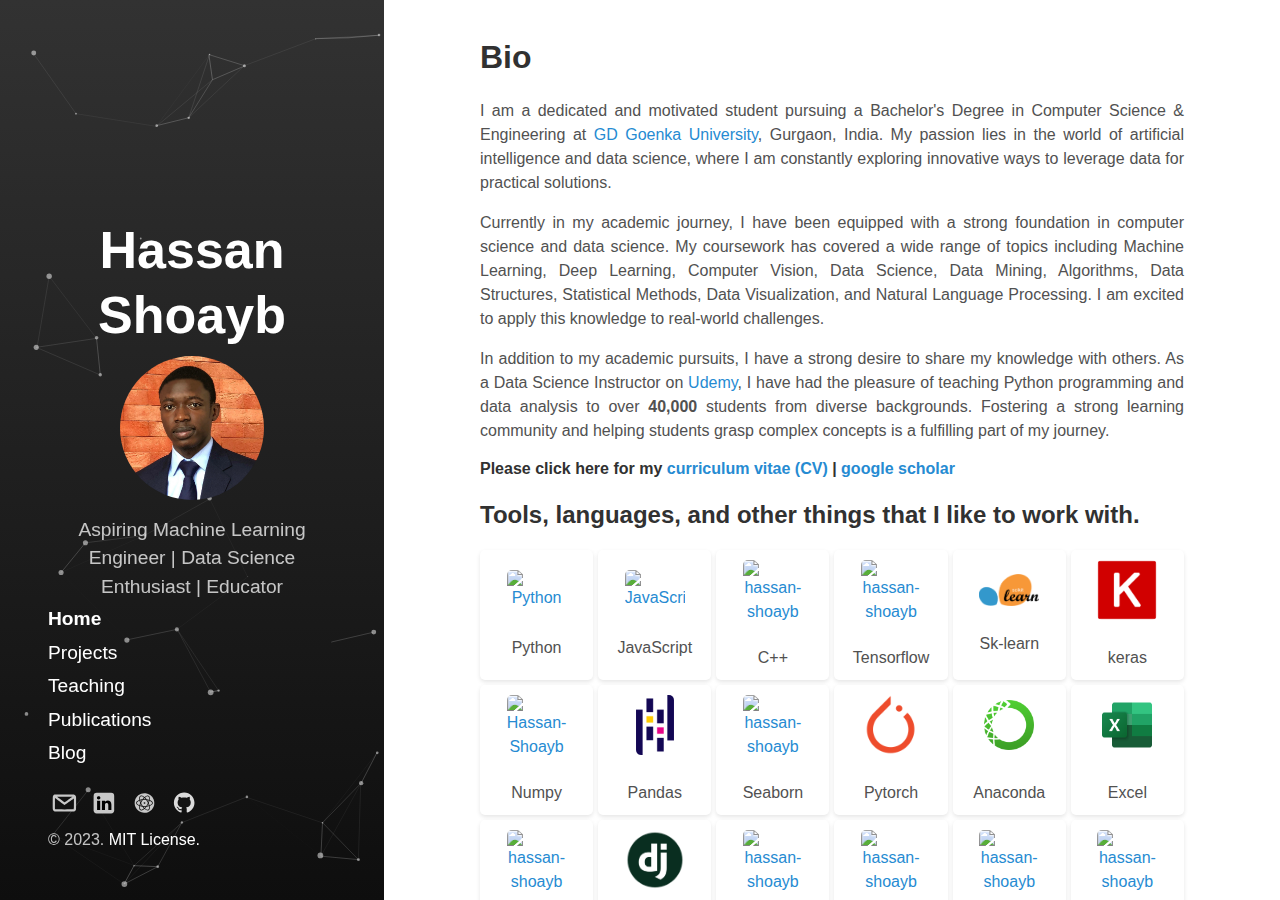
==== commit 9aa2fc04: "Update index.html" ====
--- a/index.html
+++ b/index.html
@@ -321,7 +321,7 @@
 
 <p>In addition to my academic pursuits, I have a strong desire to share my knowledge with others. As a Data Science Instructor on <a href="https://www.udemy.com/user/hassan-shaibu/" target="_blank">Udemy</a>, I have had the pleasure of teaching Python programming and data analysis to over <b>40,000</b> students from diverse backgrounds. Fostering a strong learning community and helping students grasp complex concepts is a fulfilling part of my journey.</p>
 <h4>
-  Please click here for my <a href="cv.pdf" target="_blank">curriculum vitae (CV)</a>  |  <a href="https://scholar.google.com/citations?user=PMQtmIwAAAAJ&hl=en">google scholar</a>
+  Please click here for my <a href="cv.pdf" target="_blank">curriculum vitae (CV)</a>  |  <a href="https://scholar.google.com/citations?user=PMQtmIwAAAAJ&hl=en" target="_blank">google scholar</a>
 </h4>
 
 
